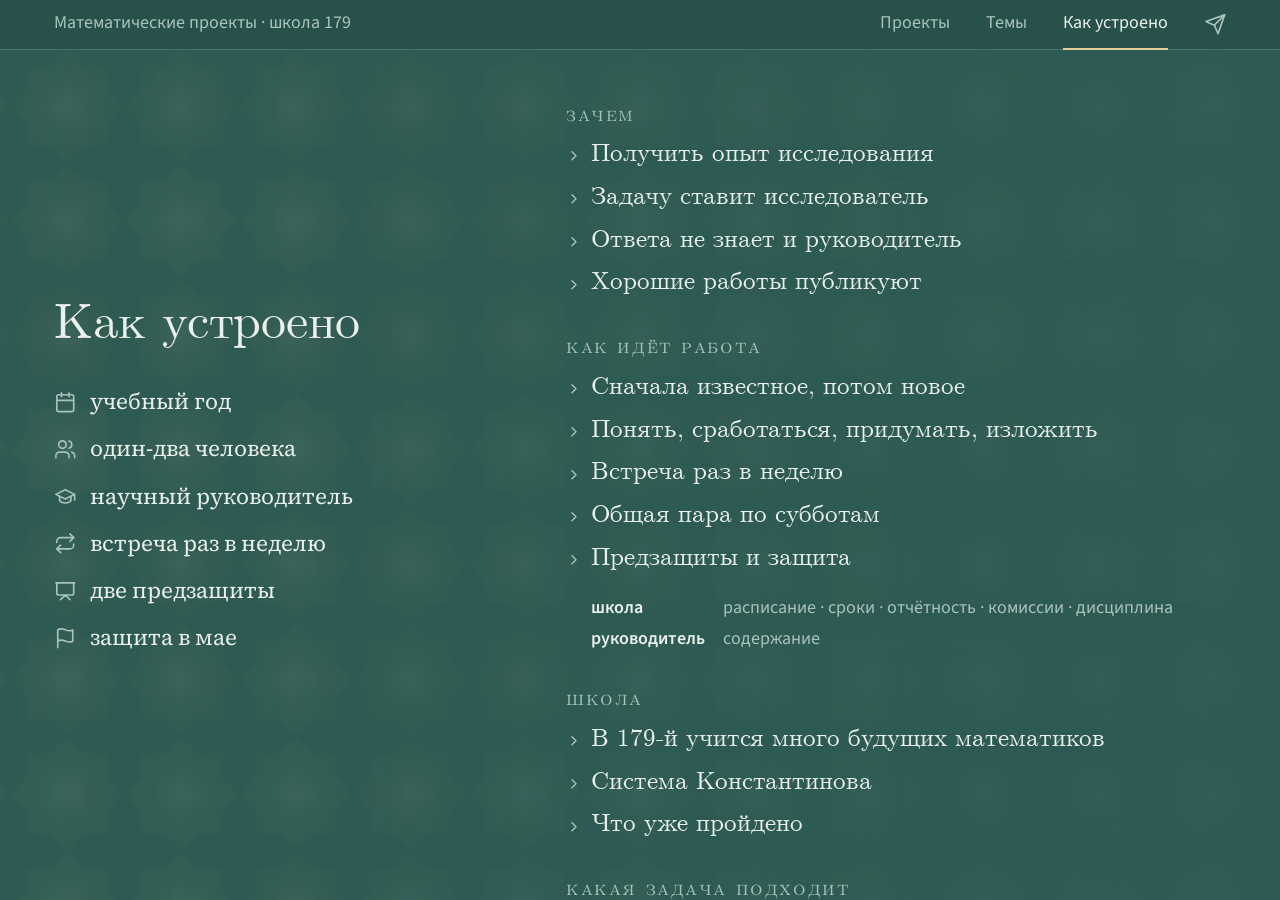
==== stranica/kak-ustroeno/index.html @ 5db1d801 "stranica: showcase of the year — four pages (main, projects 2026/27, topics, how it works), pupil fo" ====
<!doctype html>
<html lang="ru">
<head>
<meta charset="utf-8">
<meta name="viewport" content="width=device-width,initial-scale=1,minimum-scale=1">
<title>Как устроено · Математические проекты · школа 179</title>
<style>
/* Site style of «Математические проекты · школа 179». Law: stranica/DIZAJN-MANIFEST.md.
   Fonts, scale and spacing are copied from spetsmat-bot «Ключики» (veb/obshchee/karkas.py,
   veb/obshchee/fon.py) with the same numbers. Numbers are layout px; build.py adds the
   width-multiplier copy (masshtab.py). ../ is replaced by the page's path to the site root. */

@font-face{font-family:'Source Sans 3';font-style:normal;font-weight:400;font-display:swap;src:url(../shrifty/source-sans-3-cyrillic-400-normal.woff2) format('woff2');unicode-range:U+0301,U+0400-045F,U+0490-0491,U+04B0-04B1,U+2116}
@font-face{font-family:'Source Sans 3';font-style:normal;font-weight:400;font-display:swap;src:url(../shrifty/source-sans-3-latin-400-normal.woff2) format('woff2');unicode-range:U+0000-00FF,U+0131,U+0152-0153,U+02BB-02BC,U+02C6,U+02DA,U+02DC,U+0304,U+0308,U+0329,U+2000-206F,U+20AC,U+2122,U+2191,U+2193,U+2212,U+2215,U+FEFF,U+FFFD}
@font-face{font-family:'Source Sans 3';font-style:normal;font-weight:600;font-display:swap;src:url(../shrifty/source-sans-3-cyrillic-600-normal.woff2) format('woff2');unicode-range:U+0301,U+0400-045F,U+0490-0491,U+04B0-04B1,U+2116}
@font-face{font-family:'Source Sans 3';font-style:normal;font-weight:600;font-display:swap;src:url(../shrifty/source-sans-3-latin-600-normal.woff2) format('woff2');unicode-range:U+0000-00FF,U+0131,U+0152-0153,U+02BB-02BC,U+02C6,U+02DA,U+02DC,U+0304,U+0308,U+0329,U+2000-206F,U+20AC,U+2122,U+2191,U+2193,U+2212,U+2215,U+FEFF,U+FFFD}
@font-face{font-family:'Source Serif 4';font-style:normal;font-weight:400;font-display:swap;src:url(../shrifty/source-serif-4-cyrillic-400-normal.woff2) format('woff2');unicode-range:U+0301,U+0400-045F,U+0490-0491,U+04B0-04B1,U+2116}
@font-face{font-family:'Source Serif 4';font-style:normal;font-weight:400;font-display:swap;src:url(../shrifty/source-serif-4-latin-400-normal.woff2) format('woff2');unicode-range:U+0000-00FF,U+0131,U+0152-0153,U+02BB-02BC,U+02C6,U+02DA,U+02DC,U+0304,U+0308,U+0329,U+2000-206F,U+20AC,U+2122,U+2191,U+2193,U+2212,U+2215,U+FEFF,U+FFFD}
@font-face{font-family:'Source Serif 4';font-style:normal;font-weight:600;font-display:swap;src:url(../shrifty/source-serif-4-cyrillic-600-normal.woff2) format('woff2');unicode-range:U+0301,U+0400-045F,U+0490-0491,U+04B0-04B1,U+2116}
@font-face{font-family:'Source Serif 4';font-style:normal;font-weight:600;font-display:swap;src:url(../shrifty/source-serif-4-latin-600-normal.woff2) format('woff2');unicode-range:U+0000-00FF,U+0131,U+0152-0153,U+02BB-02BC,U+02C6,U+02DA,U+02DC,U+0304,U+0308,U+0329,U+2000-206F,U+20AC,U+2122,U+2191,U+2193,U+2212,U+2215,U+FEFF,U+FFFD}
@font-face{font-family:'CMU Serif';font-style:normal;font-weight:400;font-display:swap;src:url(../shrifty/cmunrm-kir.woff2) format('woff2')}
@font-face{font-family:'CMU Serif';font-style:normal;font-weight:700;font-display:swap;src:url(../shrifty/cmunbx-kir.woff2) format('woff2')}
@font-face{font-family:'CM Kapitel';font-style:normal;font-weight:400;font-display:swap;src:url(../shrifty/cm-kapitel.woff2) format('woff2')}

/* Palette — the green of the site's first version (owner 22.10: «красивый зелёный цвет, мы его
   уже выбрали»), mapped onto the «Ключики» token names. One scheme: the site is green in light
   and dark mode alike. Scale and spacing — «Ключики» §3.2–3.3. */
:root{--bg:#2E5A54;--panel:#29514B;--text:#EAF1EC;--muted:#A7C3BA;--faint:#7F9F95;--rule:#4A716A;
  --accent:#E4CE93;--accent-soft:#3F6A5F;--chip:#8FC9AE;--chip-tekst:#1C3A34;
  --sans:"Source Sans 3",system-ui,-apple-system,"Helvetica Neue",Arial,sans-serif;
  --serif:"Source Serif 4",Georgia,"Times New Roman",serif;
  --tex:'CMU Serif',KaTeX_Main,var(--serif);
  --k-m:12px;--k-r:16px;--k-ch:20px;--k-k:24px;
  --o1:4px;--o2:8px;--o3:12px;--o4:16px;--o5:24px;--o6:32px;--o7:48px;
  --pole:48px;--h-polosa:44px;--h-knopka:32px;--h-seg:28px;--zn:18px;--r:6px;
  --ten:0 6px 24px rgb(0 0 0 / .25);
  --knopka:color-mix(in srgb,var(--text) 8%,transparent);
  --podlozhka:color-mix(in srgb,var(--bg) 20%,transparent);--podl-kraj:0 0 40px 20px;
  --play:34px;color-scheme:dark}
@media(max-width:760px){:root{--pole:16px;--h-knopka:44px;--h-seg:36px;--zn:20px;--play:38px}}

*{box-sizing:border-box}
html{-webkit-text-size-adjust:100%}
body{margin:0;background:var(--bg);color:var(--text);font:400 var(--k-r)/1.375 var(--sans)}
a{color:var(--accent);text-decoration:none}
p{margin:0}
:focus-visible{outline:2px solid var(--accent);outline-offset:2px}

/* Ornament — one layer under the whole window (uzor.py draws it). */
@media screen{
  body::before{content:"";position:fixed;inset:-6px;z-index:-1;pointer-events:none;
    background:url(../uzor.svg) center/max(100%,133.34vh,1600px) auto no-repeat;
    filter:blur(1.2px)}
  /* No text plate: the ornament is quiet enough (a plate showed as a lighter rectangle). */
}
/* Behind the feed the ornament fades to 40 %: full in the poster half, quiet under the text
   (fresh-eye review 22.10: glow spots at the step of the lines made the text flicker). */
@media screen and (min-width:900px){
  /* Owner 22.10: brighter at the very left, a long gentle fade, never quite gone on the right. */
  body::before{--uz1:30%;--uz2:62%;
    -webkit-mask-image:linear-gradient(90deg,#000 0,rgb(0 0 0/.8) var(--uz1),rgb(0 0 0/.42) var(--uz2),rgb(0 0 0/.34) 100%);
            mask-image:linear-gradient(90deg,#000 0,rgb(0 0 0/.8) var(--uz1),rgb(0 0 0/.42) var(--uz2),rgb(0 0 0/.34) 100%)}
  body.oblozhka::before{--uz1:38%;--uz2:72%}
}
@media screen and (max-width:899px){body::before{opacity:.5}}

/* Strip: one sans, one size; current — ink and a 2 px gold line. */
.polosa{position:sticky;top:0;z-index:40;height:var(--h-polosa);display:flex;align-items:stretch;
  gap:var(--o6);padding:0 var(--pole);background:var(--panel);border-bottom:1px solid var(--rule)}
.polosa a{display:flex;align-items:center;color:var(--muted);font:400 var(--k-r)/22px var(--sans);
  border-bottom:2px solid transparent;margin-bottom:-1px;white-space:nowrap}
.polosa a:hover{color:var(--text)}
.polosa a[aria-current]{color:var(--text);border-bottom-color:var(--accent)}
.polosa .polosa-dom{margin-right:auto}
.polosa-tel{display:none}

/* «афиша + лента»: two halves from 900 px. */
.razvorot{display:grid;grid-template-columns:1fr 1fr}
.afisha{display:flex;flex-direction:column;justify-content:safe center;padding:var(--o6) var(--o7) var(--o6) var(--pole)}
.afisha>.podl{max-width:36rem}
.lenta{display:flex;flex-direction:column;padding:var(--o7) var(--pole) var(--o7) var(--o7)}
.lenta>.lenta-telo{max-width:46rem;width:100%}
@media(min-width:900px){
  body{height:100dvh;overflow:hidden;display:flex;flex-direction:column}
  .razvorot{flex:1;min-height:0}
  .afisha{overflow:hidden}
  .lenta{overflow-y:auto;scroll-behavior:smooth;overscroll-behavior:contain;scrollbar-color:var(--rule) transparent}
  body.oblozhka .lenta{justify-content:center}
  .razvorot{grid-template-columns:2fr 3fr}
  body.oblozhka .razvorot{grid-template-columns:1fr 1fr}   /* the poster title needs half the window */
}
@media(max-width:899px){
  .razvorot{grid-template-columns:1fr}
  .afisha{padding:var(--o6) var(--pole) var(--o5)}
  .lenta{padding:var(--o3) var(--pole) var(--o7)}
}

/* Headings — Computer Modern; the poster size once, on the main page. */
.zag{margin:0;font:400 2.75rem/1.1 var(--tex);letter-spacing:-.005em;color:var(--text)}
.glav-zag{font-size:clamp(2.6rem,min(4.6vw,8vh),4.8rem);line-height:1.04;text-wrap:balance}
.pod{margin:var(--o3) 0 0;padding-top:var(--o3);border-top:1px solid var(--text);
  font:400 1.2rem/1.3 'CM Kapitel',var(--tex);letter-spacing:.08em;color:var(--muted)}
.lid{margin-top:var(--o5);font:400 var(--k-ch)/30px var(--serif);text-wrap:pretty}

/* Year timeline: past — ink with ✓, current — gold, future — pencil with a month. */
.god{list-style:none;margin:var(--o6) 0 0;padding:0;font:400 var(--k-r)/22px var(--sans)}
.god li{position:relative;display:grid;grid-template-columns:9rem 1fr;gap:var(--o3);
  padding:0 0 var(--o2) var(--o5);color:var(--faint)}
.god li::before{content:"";position:absolute;left:4px;top:15px;bottom:-7px;width:1px;background:var(--rule)}
.god li:last-child::before{display:none}
.god li::after{content:"";position:absolute;left:0;top:7px;width:9px;height:9px;border-radius:50%;
  background:var(--bg);border:1px solid currentColor}
.god .kogda{color:inherit}
.god .proshlo{color:var(--text)}
.god .proshlo::after{background:currentColor}
.god .proshlo .kogda{color:var(--muted)}
.god .sejchas{color:var(--accent)}
.god .sejchas::after{background:currentColor;box-shadow:0 0 0 3px color-mix(in srgb,var(--accent) 25%,transparent)}

/* Main page feed: three entries, nothing else. */
.vhody{list-style:none;margin:0;padding:0}
.vhody a{display:flex;align-items:baseline;gap:.3em;padding:var(--o5) 0;border-top:1px solid var(--rule);
  color:var(--text);font:400 clamp(2.2rem,3.4vw,3.4rem)/1.1 var(--tex)}
.vhody li:first-child a{border-top:0}
.vhody a::after{content:"→";font-family:var(--sans);font-size:.55em;color:var(--accent);opacity:0;
  transform:translateX(-.3em);transition:opacity .15s,transform .15s}
.vhody a:hover{color:var(--accent)}
.vhody a:hover::after{opacity:1;transform:none}

/* Cards: two levels — the title is visible, the text opens on a click. */
.kartochka{padding:var(--o5) 0;scroll-margin-top:var(--o4)}
.kartochka:first-child{padding-top:0}
/* A rule only between two visible cards — the tag filter hides cards (no lone rule on top). */
.kartochka:not([hidden])~.kartochka:not([hidden]){border-top:1px solid var(--rule)}
.shapka{display:flex;align-items:center;min-height:var(--play);justify-content:space-between;gap:var(--o4)}
.kto{font:600 var(--k-ch)/28px var(--serif)}
.gde{margin-left:var(--o2);white-space:nowrap;font:400 var(--k-r)/22px var(--sans);color:var(--muted)}
details.raskr{margin-top:var(--o2)}
details.raskr>summary{list-style:none;cursor:pointer;display:flex;align-items:baseline;gap:var(--o2);
  font:400 var(--k-k)/30px var(--tex);color:var(--text)}
details.raskr>summary::-webkit-details-marker{display:none}
details.raskr .nazv{text-wrap:balance}
details.raskr>summary::before{content:"";flex:none;width:14px;height:14px;align-self:flex-start;margin-top:9px;background:var(--muted);
  -webkit-mask:var(--zn-menyu) center/contain no-repeat;mask:var(--zn-menyu) center/contain no-repeat;
  transform:rotate(-90deg);transition:transform .15s}
details.raskr[open]>summary::before{transform:none}
details.raskr>summary:hover{color:var(--accent)}
details.raskr>summary:hover::before{background:var(--accent)}
.tekst{margin:var(--o3) 0 var(--o4) 22px;font:400 18px/28px var(--serif);color:var(--text);text-wrap:pretty}
.tekst p+p{margin-top:var(--o3)}
.chip{display:inline-block;margin-left:var(--o2);padding:0 var(--o2);border-radius:var(--r);background:var(--chip);
  color:var(--chip-tekst);font:400 var(--k-m)/20px var(--sans);vertical-align:middle}

/* Play buttons — the sign everyone knows, no words; the caption appears on hover. */
.video{display:flex;gap:var(--o2);flex:none}
.play{position:relative;display:grid;place-items:center;width:var(--play);height:var(--play);border-radius:50%;
  background:color-mix(in srgb,var(--accent) 16%,transparent);color:color-mix(in srgb,var(--accent) 80%,var(--bg));
  transition:background .15s,color .15s}
.play+.play{background:transparent;box-shadow:inset 0 0 0 1px color-mix(in srgb,var(--accent) 35%,transparent)}
.play:hover{background:var(--accent);color:var(--chip-tekst)}
.play::before{content:"";width:40%;height:40%;margin-left:8%;background:currentColor;
  -webkit-mask:var(--zn-play) center/contain no-repeat;mask:var(--zn-play) center/contain no-repeat}
.play::after{content:attr(data-podskazka);position:absolute;bottom:calc(100% + 8px);right:0;z-index:5;
  padding:var(--o1) var(--o2);border-radius:var(--r);background:var(--panel);box-shadow:var(--ten);
  color:var(--text);font:400 var(--k-r)/22px var(--sans);white-space:nowrap;
  opacity:0;pointer-events:none;transform:translateY(4px);transition:opacity .12s,transform .12s}
.play:hover::after,.play:focus-visible::after{opacity:1;transform:none}
:root{
  --zn-play:url("data:image/svg+xml,%3Csvg xmlns='http://www.w3.org/2000/svg' viewBox='0 0 24 24'%3E%3Cpath d='M6 3.5v17a1 1 0 0 0 1.5.86l14-8.5a1 1 0 0 0 0-1.72l-14-8.5A1 1 0 0 0 6 3.5z'/%3E%3C/svg%3E");
  --zn-menyu:url("data:image/svg+xml,%3Csvg xmlns='http://www.w3.org/2000/svg' viewBox='0 0 24 24' fill='none' stroke='%23000' stroke-width='2' stroke-linecap='round' stroke-linejoin='round'%3E%3Cpath d='m6 9 6 6 6-6'/%3E%3C/svg%3E")}

/* Tag filter on /temy/. */
.filtr{display:flex;flex-wrap:wrap;gap:var(--o2);margin-top:var(--o6)}
.filtr button{height:var(--h-seg);padding:0 var(--o3);border:0;border-radius:var(--r);cursor:pointer;
  background:var(--knopka);color:var(--muted);font:400 var(--k-r)/22px var(--sans)}
.filtr button:hover{color:var(--text)}
.filtr button[aria-pressed=true]{background:var(--accent);color:var(--chip-tekst)}
.kartochka[hidden]{display:none}

/* Project card: title opens the announcement; people under the title. */
.proekt>details.raskr{margin-top:0}
.proekt>details.raskr>summary{font-size:28px;line-height:34px}
.lyudi{margin:var(--o1) 0 0 22px;display:flex;flex-wrap:wrap;gap:0 var(--o4);
  font:400 17px/26px var(--serif);color:var(--muted)}
.lyudi .shk{color:var(--text)}
.lyudi a{color:var(--muted)}
.lyudi a:hover{color:var(--accent)}
.etapy{list-style:none;margin:var(--o3) 0 0 22px;padding:0;display:flex;flex-wrap:wrap;gap:var(--o1) var(--o5);
  font:400 var(--k-r)/22px var(--sans);color:var(--faint)}
.etapy .proshlo{color:var(--text)}
.etapy .sejchas{color:var(--accent)}

/* Phone: the strip shows the current section; the rest opens under it. */
@media(max-width:760px){
  .polosa{gap:0}
  .polosa>a{display:none}
  .polosa-tel{display:block;position:relative;flex:1}
  .polosa-tel>summary{list-style:none;display:flex;align-items:center;gap:var(--o1);height:100%;cursor:pointer;
    font:600 var(--k-ch)/28px var(--sans);color:var(--text)}
  .polosa-tel>summary::-webkit-details-marker{display:none}
  .polosa-tel>summary::after{content:"";width:20px;height:20px;background:var(--muted);
    -webkit-mask:var(--zn-menyu) center/contain no-repeat;mask:var(--zn-menyu) center/contain no-repeat}
  .polosa-tel[open]>summary::after{transform:rotate(180deg)}
  .polosa-tel nav{position:absolute;top:100%;left:calc(-1 * var(--pole));right:calc(-1 * var(--pole));
    background:var(--panel);box-shadow:var(--ten);border-top:1px solid var(--rule);padding:var(--o1) 0}
  .polosa-tel nav a{display:flex;align-items:center;height:44px;padding:0 var(--pole);color:var(--muted);font-size:var(--k-ch)}
  .polosa-tel nav a[aria-current]{color:var(--text);box-shadow:inset 2px 0 0 var(--accent)}
  .glav-zag{font-size:2.5rem}
  .zag{font-size:2.2rem}
  .pod{font-size:1.05rem}
  .lid{font-size:19px;line-height:28px}
  .vhody a{font-size:2rem;padding:var(--o4) 0}
  .vhody a::after{opacity:1;transform:none}
  details.raskr>summary{font-size:22px;line-height:28px}
  .proekt>details.raskr>summary{font-size:24px;line-height:30px}
  .tekst{margin-left:22px}
}

/* Project summary: chevron | title, people on the next line. */
.proekt details.raskr>summary{display:grid;grid-template-columns:14px 1fr;column-gap:var(--o2);align-items:baseline}
.proekt details.raskr>summary::before{align-self:start;margin-top:11px}
.proekt .lyudi{grid-column:2;margin-left:0}
.proekt .tekst,.proekt .etapy{margin-left:22px}

.f{font-family:var(--serif);white-space:nowrap}
.f i{font-style:italic}
@media(max-width:760px){details.raskr>summary::before{margin-top:8px}.proekt details.raskr>summary::before{margin-top:9px}}

/* Icons (Lucide, inline). */
.ik{width:var(--zn);height:var(--zn);flex:none}

/* Telegram channel — an icon at the right end of the strip, on every page. */
.polosa-kanal{display:flex;align-items:center;color:var(--muted)}
.polosa-kanal:hover{color:var(--accent)}
.polosa-kanal .ik{width:20px;height:20px}
@media(max-width:760px){.polosa>a.polosa-kanal{display:flex;padding:0 0 0 var(--o4)}}

/* Year timeline: a short hint on hover or tap (focus). */
.god{width:max-content;max-width:100%}
.god li{cursor:default;outline-offset:4px}
.god .et{text-decoration:underline dotted color-mix(in srgb,currentColor 45%,transparent);text-underline-offset:.25em}
.god .pods{position:absolute;left:var(--o5);top:calc(100% - 2px);width:20rem;padding:var(--o2) var(--o3);
  border-radius:var(--r);background:var(--panel);box-shadow:var(--ten);color:var(--text);
  font:400 var(--k-r)/22px var(--sans);opacity:0;pointer-events:none;transform:translateY(-4px);
  transition:opacity .12s,transform .12s;z-index:5}
.god li:hover .pods,.god li:focus .pods{opacity:1;transform:none}
@media(max-width:899px){
  .god{width:auto}
  .god .pods{position:static;grid-column:1/-1;width:auto;display:none;margin-top:var(--o1);transform:none;opacity:1}
  .god li:focus .pods{display:block}
}

/* «Как устроено»: facts with icons in the poster; theses in the feed. */
.fakty{list-style:none;margin:var(--o6) 0 0;padding:0;display:grid;grid-template-columns:1fr;gap:var(--o4);
  font:400 var(--k-ch)/26px var(--serif)}
.fakty li{display:flex;align-items:center;gap:var(--o3)}
.fakty .ik{width:20px;height:20px;color:var(--muted)}
.razdel+.razdel{margin-top:var(--o6)}
.razdel-zag{margin:0 0 var(--o2);font:400 1.1rem/1.3 'CM Kapitel',var(--tex);letter-spacing:.08em;text-transform:lowercase;color:var(--muted)}
.razdel details.raskr>summary{font-size:22px;line-height:30px}
.shema{display:grid;grid-template-columns:auto 1fr;gap:var(--o1) var(--o4);margin:var(--o4) 0 0 22px;
  font:400 var(--k-r)/24px var(--sans);color:var(--muted)}
.shema>div{display:contents}
.shema .kto-otv{color:var(--text);font-weight:600}
.razobrano{margin:var(--o3) 0 var(--o2) 22px;font:400 var(--k-r)/24px var(--sans)}
.razobrano dt{color:var(--text);font-weight:600;margin-top:var(--o2)}
.razobrano dd{margin:0;color:var(--muted)}
.mal-ryad{display:flex;gap:var(--o4);margin:0 0 var(--o2) 22px}
.mal{display:inline-flex;align-items:center;gap:var(--o1);font:400 var(--k-r)/22px var(--sans);color:var(--accent)}
.kontakt{display:inline-flex;align-items:center;gap:var(--o2);margin-top:var(--o3);
  font:400 22px/30px var(--tex);color:var(--accent)}
.vnesh{display:block;margin-top:var(--o3);font:400 22px/30px var(--tex);color:var(--accent)}
.vnesh .ik{display:inline-block;vertical-align:-.12em}
.kontakt .ik{width:22px;height:22px}
@media(max-width:760px){
  .fakty{grid-template-columns:1fr;font-size:18px}
  .shema{grid-template-columns:1fr}
  .razdel details.raskr>summary{font-size:20px;line-height:27px}
}

</style><style data-masshtab>@media (min-width:1200px){:root{--m:1.125}@media (min-width:1440px){:root{--m:1.25}}@media (min-width:1680px){:root{--m:1.375}}@media (min-width:1920px){:root{--m:1.5}}@media (min-width:2560px){:root{--m:1.75}}html{font-size:calc(100% * var(--m))}


:root{--bg:#2E5A54;--panel:#29514B;--text:#EAF1EC;--muted:#A7C3BA;--faint:#7F9F95;--rule:#4A716A;
  --accent:#E4CE93;--accent-soft:#3F6A5F;--chip:#8FC9AE;--chip-tekst:#1C3A34;
  --sans:"Source Sans 3",system-ui,-apple-system,"Helvetica Neue",Arial,sans-serif;
  --serif:"Source Serif 4",Georgia,"Times New Roman",serif;
  --tex:'CMU Serif',KaTeX_Main,var(--serif);
  --k-m:calc(12px * var(--m));--k-r:calc(16px * var(--m));--k-ch:calc(20px * var(--m));--k-k:calc(24px * var(--m));
  --o1:calc(4px * var(--m));--o2:calc(8px * var(--m));--o3:calc(12px * var(--m));--o4:calc(16px * var(--m));--o5:calc(24px * var(--m));--o6:calc(32px * var(--m));--o7:calc(48px * var(--m));
  --pole:calc(48px * var(--m));--h-polosa:calc(44px * var(--m));--h-knopka:calc(32px * var(--m));--h-seg:calc(28px * var(--m));--zn:calc(18px * var(--m));--r:calc(6px * var(--m));
  --ten:0 calc(6px * var(--m)) calc(24px * var(--m)) rgb(0 0 0 / .25);
  --knopka:color-mix(in srgb,var(--text) 8%,transparent);
  --podlozhka:color-mix(in srgb,var(--bg) 20%,transparent);--podl-kraj:0 0 calc(40px * var(--m)) calc(20px * var(--m));
  --play:calc(34px * var(--m));color-scheme:dark}
@media(max-width:760px){:root{--pole:calc(16px * var(--m));--h-knopka:calc(44px * var(--m));--h-seg:calc(36px * var(--m));--zn:calc(20px * var(--m));--play:calc(38px * var(--m))}}

*{box-sizing:border-box}
html{-webkit-text-size-adjust:100%}
body{margin:0;background:var(--bg);color:var(--text);font:400 var(--k-r)/1.375 var(--sans)}
a{color:var(--accent);text-decoration:none}
p{margin:0}
:focus-visible{outline:calc(2px * var(--m)) solid var(--accent);outline-offset:calc(2px * var(--m))}


@media screen{
  body::before{content:"";position:fixed;inset:calc(-6px * var(--m));z-index:-1;pointer-events:none;
    background:url(../uzor.svg) center/max(100%,133.34vh,calc(1600px * var(--m))) auto no-repeat;
    filter:blur(calc(1.2px * var(--m)))}
  
}

@media screen and (min-width:900px){
  
  body::before{--uz1:30%;--uz2:62%;
    -webkit-mask-image:linear-gradient(90deg,#000 0,rgb(0 0 0/.8) var(--uz1),rgb(0 0 0/.42) var(--uz2),rgb(0 0 0/.34) 100%);
            mask-image:linear-gradient(90deg,#000 0,rgb(0 0 0/.8) var(--uz1),rgb(0 0 0/.42) var(--uz2),rgb(0 0 0/.34) 100%)}
  body.oblozhka::before{--uz1:38%;--uz2:72%}
}
@media screen and (max-width:899px){body::before{opacity:.5}}


.polosa{position:sticky;top:0;z-index:40;height:var(--h-polosa);display:flex;align-items:stretch;
  gap:var(--o6);padding:0 var(--pole);background:var(--panel);border-bottom:calc(1px * var(--m)) solid var(--rule)}
.polosa a{display:flex;align-items:center;color:var(--muted);font:400 var(--k-r)/calc(22px * var(--m)) var(--sans);
  border-bottom:calc(2px * var(--m)) solid transparent;margin-bottom:calc(-1px * var(--m));white-space:nowrap}
.polosa a:hover{color:var(--text)}
.polosa a[aria-current]{color:var(--text);border-bottom-color:var(--accent)}
.polosa .polosa-dom{margin-right:auto}
.polosa-tel{display:none}


.razvorot{display:grid;grid-template-columns:1fr 1fr}
.afisha{display:flex;flex-direction:column;justify-content:safe center;padding:var(--o6) var(--o7) var(--o6) var(--pole)}
.afisha>.podl{max-width:36rem}
.lenta{display:flex;flex-direction:column;padding:var(--o7) var(--pole) var(--o7) var(--o7)}
.lenta>.lenta-telo{max-width:46rem;width:100%}
@media(min-width:900px){
  body{height:100dvh;overflow:hidden;display:flex;flex-direction:column}
  .razvorot{flex:1;min-height:0}
  .afisha{overflow:hidden}
  .lenta{overflow-y:auto;scroll-behavior:smooth;overscroll-behavior:contain;scrollbar-color:var(--rule) transparent}
  body.oblozhka .lenta{justify-content:center}
  .razvorot{grid-template-columns:2fr 3fr}
  body.oblozhka .razvorot{grid-template-columns:1fr 1fr}   
}
@media(max-width:899px){
  .razvorot{grid-template-columns:1fr}
  .afisha{padding:var(--o6) var(--pole) var(--o5)}
  .lenta{padding:var(--o3) var(--pole) var(--o7)}
}


.zag{margin:0;font:400 2.75rem/1.1 var(--tex);letter-spacing:-.005em;color:var(--text)}
.glav-zag{font-size:clamp(2.6rem,min(4.6vw,8vh),4.8rem);line-height:1.04;text-wrap:balance}
.pod{margin:var(--o3) 0 0;padding-top:var(--o3);border-top:calc(1px * var(--m)) solid var(--text);
  font:400 1.2rem/1.3 'CM Kapitel',var(--tex);letter-spacing:.08em;color:var(--muted)}
.lid{margin-top:var(--o5);font:400 var(--k-ch)/calc(30px * var(--m)) var(--serif);text-wrap:pretty}


.god{list-style:none;margin:var(--o6) 0 0;padding:0;font:400 var(--k-r)/calc(22px * var(--m)) var(--sans)}
.god li{position:relative;display:grid;grid-template-columns:9rem 1fr;gap:var(--o3);
  padding:0 0 var(--o2) var(--o5);color:var(--faint)}
.god li::before{content:"";position:absolute;left:calc(4px * var(--m));top:calc(15px * var(--m));bottom:calc(-7px * var(--m));width:calc(1px * var(--m));background:var(--rule)}
.god li:last-child::before{display:none}
.god li::after{content:"";position:absolute;left:0;top:calc(7px * var(--m));width:calc(9px * var(--m));height:calc(9px * var(--m));border-radius:50%;
  background:var(--bg);border:calc(1px * var(--m)) solid currentColor}
.god .kogda{color:inherit}
.god .proshlo{color:var(--text)}
.god .proshlo::after{background:currentColor}
.god .proshlo .kogda{color:var(--muted)}
.god .sejchas{color:var(--accent)}
.god .sejchas::after{background:currentColor;box-shadow:0 0 0 calc(3px * var(--m)) color-mix(in srgb,var(--accent) 25%,transparent)}


.vhody{list-style:none;margin:0;padding:0}
.vhody a{display:flex;align-items:baseline;gap:.3em;padding:var(--o5) 0;border-top:calc(1px * var(--m)) solid var(--rule);
  color:var(--text);font:400 clamp(2.2rem,3.4vw,3.4rem)/1.1 var(--tex)}
.vhody li:first-child a{border-top:0}
.vhody a::after{content:"→";font-family:var(--sans);font-size:.55em;color:var(--accent);opacity:0;
  transform:translateX(-.3em);transition:opacity .15s,transform .15s}
.vhody a:hover{color:var(--accent)}
.vhody a:hover::after{opacity:1;transform:none}


.kartochka{padding:var(--o5) 0;scroll-margin-top:var(--o4)}
.kartochka:first-child{padding-top:0}

.kartochka:not([hidden])~.kartochka:not([hidden]){border-top:calc(1px * var(--m)) solid var(--rule)}
.shapka{display:flex;align-items:center;min-height:var(--play);justify-content:space-between;gap:var(--o4)}
.kto{font:600 var(--k-ch)/calc(28px * var(--m)) var(--serif)}
.gde{margin-left:var(--o2);white-space:nowrap;font:400 var(--k-r)/calc(22px * var(--m)) var(--sans);color:var(--muted)}
details.raskr{margin-top:var(--o2)}
details.raskr>summary{list-style:none;cursor:pointer;display:flex;align-items:baseline;gap:var(--o2);
  font:400 var(--k-k)/calc(30px * var(--m)) var(--tex);color:var(--text)}
details.raskr>summary::-webkit-details-marker{display:none}
details.raskr .nazv{text-wrap:balance}
details.raskr>summary::before{content:"";flex:none;width:calc(14px * var(--m));height:calc(14px * var(--m));align-self:flex-start;margin-top:calc(9px * var(--m));background:var(--muted);
  -webkit-mask:var(--zn-menyu) center/contain no-repeat;mask:var(--zn-menyu) center/contain no-repeat;
  transform:rotate(-90deg);transition:transform .15s}
details.raskr[open]>summary::before{transform:none}
details.raskr>summary:hover{color:var(--accent)}
details.raskr>summary:hover::before{background:var(--accent)}
.tekst{margin:var(--o3) 0 var(--o4) calc(22px * var(--m));font:400 calc(18px * var(--m))/calc(28px * var(--m)) var(--serif);color:var(--text);text-wrap:pretty}
.tekst p+p{margin-top:var(--o3)}
.chip{display:inline-block;margin-left:var(--o2);padding:0 var(--o2);border-radius:var(--r);background:var(--chip);
  color:var(--chip-tekst);font:400 var(--k-m)/calc(20px * var(--m)) var(--sans);vertical-align:middle}


.video{display:flex;gap:var(--o2);flex:none}
.play{position:relative;display:grid;place-items:center;width:var(--play);height:var(--play);border-radius:50%;
  background:color-mix(in srgb,var(--accent) 16%,transparent);color:color-mix(in srgb,var(--accent) 80%,var(--bg));
  transition:background .15s,color .15s}
.play+.play{background:transparent;box-shadow:inset 0 0 0 calc(1px * var(--m)) color-mix(in srgb,var(--accent) 35%,transparent)}
.play:hover{background:var(--accent);color:var(--chip-tekst)}
.play::before{content:"";width:40%;height:40%;margin-left:8%;background:currentColor;
  -webkit-mask:var(--zn-play) center/contain no-repeat;mask:var(--zn-play) center/contain no-repeat}
.play::after{content:attr(data-podskazka);position:absolute;bottom:calc(100% + calc(8px * var(--m)));right:0;z-index:5;
  padding:var(--o1) var(--o2);border-radius:var(--r);background:var(--panel);box-shadow:var(--ten);
  color:var(--text);font:400 var(--k-r)/calc(22px * var(--m)) var(--sans);white-space:nowrap;
  opacity:0;pointer-events:none;transform:translateY(calc(4px * var(--m)));transition:opacity .12s,transform .12s}
.play:hover::after,.play:focus-visible::after{opacity:1;transform:none}
:root{
  --zn-play:url("data:image/svg+xml,%3Csvg xmlns='http://www.w3.org/2000/svg' viewBox='0 0 24 24'%3E%3Cpath d='M6 3.5v17a1 1 0 0 0 1.5.86l14-8.5a1 1 0 0 0 0-1.72l-14-8.5A1 1 0 0 0 6 3.5z'/%3E%3C/svg%3E");
  --zn-menyu:url("data:image/svg+xml,%3Csvg xmlns='http://www.w3.org/2000/svg' viewBox='0 0 24 24' fill='none' stroke='%23000' stroke-width='2' stroke-linecap='round' stroke-linejoin='round'%3E%3Cpath d='m6 9 6 6 6-6'/%3E%3C/svg%3E")}


.filtr{display:flex;flex-wrap:wrap;gap:var(--o2);margin-top:var(--o6)}
.filtr button{height:var(--h-seg);padding:0 var(--o3);border:0;border-radius:var(--r);cursor:pointer;
  background:var(--knopka);color:var(--muted);font:400 var(--k-r)/calc(22px * var(--m)) var(--sans)}
.filtr button:hover{color:var(--text)}
.filtr button[aria-pressed=true]{background:var(--accent);color:var(--chip-tekst)}
.kartochka[hidden]{display:none}


.proekt>details.raskr{margin-top:0}
.proekt>details.raskr>summary{font-size:calc(28px * var(--m));line-height:calc(34px * var(--m))}
.lyudi{margin:var(--o1) 0 0 calc(22px * var(--m));display:flex;flex-wrap:wrap;gap:0 var(--o4);
  font:400 calc(17px * var(--m))/calc(26px * var(--m)) var(--serif);color:var(--muted)}
.lyudi .shk{color:var(--text)}
.lyudi a{color:var(--muted)}
.lyudi a:hover{color:var(--accent)}
.etapy{list-style:none;margin:var(--o3) 0 0 calc(22px * var(--m));padding:0;display:flex;flex-wrap:wrap;gap:var(--o1) var(--o5);
  font:400 var(--k-r)/calc(22px * var(--m)) var(--sans);color:var(--faint)}
.etapy .proshlo{color:var(--text)}
.etapy .sejchas{color:var(--accent)}


@media(max-width:760px){
  .polosa{gap:0}
  .polosa>a{display:none}
  .polosa-tel{display:block;position:relative;flex:1}
  .polosa-tel>summary{list-style:none;display:flex;align-items:center;gap:var(--o1);height:100%;cursor:pointer;
    font:600 var(--k-ch)/calc(28px * var(--m)) var(--sans);color:var(--text)}
  .polosa-tel>summary::-webkit-details-marker{display:none}
  .polosa-tel>summary::after{content:"";width:calc(20px * var(--m));height:calc(20px * var(--m));background:var(--muted);
    -webkit-mask:var(--zn-menyu) center/contain no-repeat;mask:var(--zn-menyu) center/contain no-repeat}
  .polosa-tel[open]>summary::after{transform:rotate(180deg)}
  .polosa-tel nav{position:absolute;top:100%;left:calc(-1 * var(--pole));right:calc(-1 * var(--pole));
    background:var(--panel);box-shadow:var(--ten);border-top:calc(1px * var(--m)) solid var(--rule);padding:var(--o1) 0}
  .polosa-tel nav a{display:flex;align-items:center;height:calc(44px * var(--m));padding:0 var(--pole);color:var(--muted);font-size:var(--k-ch)}
  .polosa-tel nav a[aria-current]{color:var(--text);box-shadow:inset calc(2px * var(--m)) 0 0 var(--accent)}
  .glav-zag{font-size:2.5rem}
  .zag{font-size:2.2rem}
  .pod{font-size:1.05rem}
  .lid{font-size:calc(19px * var(--m));line-height:calc(28px * var(--m))}
  .vhody a{font-size:2rem;padding:var(--o4) 0}
  .vhody a::after{opacity:1;transform:none}
  details.raskr>summary{font-size:calc(22px * var(--m));line-height:calc(28px * var(--m))}
  .proekt>details.raskr>summary{font-size:calc(24px * var(--m));line-height:calc(30px * var(--m))}
  .tekst{margin-left:calc(22px * var(--m))}
}


.proekt details.raskr>summary{display:grid;grid-template-columns:calc(14px * var(--m)) 1fr;column-gap:var(--o2);align-items:baseline}
.proekt details.raskr>summary::before{align-self:start;margin-top:calc(11px * var(--m))}
.proekt .lyudi{grid-column:2;margin-left:0}
.proekt .tekst,.proekt .etapy{margin-left:calc(22px * var(--m))}

.f{font-family:var(--serif);white-space:nowrap}
.f i{font-style:italic}
@media(max-width:760px){details.raskr>summary::before{margin-top:calc(8px * var(--m))}.proekt details.raskr>summary::before{margin-top:calc(9px * var(--m))}}


.ik{width:var(--zn);height:var(--zn);flex:none}


.polosa-kanal{display:flex;align-items:center;color:var(--muted)}
.polosa-kanal:hover{color:var(--accent)}
.polosa-kanal .ik{width:calc(20px * var(--m));height:calc(20px * var(--m))}
@media(max-width:760px){.polosa>a.polosa-kanal{display:flex;padding:0 0 0 var(--o4)}}


.god{width:max-content;max-width:100%}
.god li{cursor:default;outline-offset:calc(4px * var(--m))}
.god .et{text-decoration:underline dotted color-mix(in srgb,currentColor 45%,transparent);text-underline-offset:.25em}
.god .pods{position:absolute;left:var(--o5);top:calc(100% - calc(2px * var(--m)));width:20rem;padding:var(--o2) var(--o3);
  border-radius:var(--r);background:var(--panel);box-shadow:var(--ten);color:var(--text);
  font:400 var(--k-r)/calc(22px * var(--m)) var(--sans);opacity:0;pointer-events:none;transform:translateY(calc(-4px * var(--m)));
  transition:opacity .12s,transform .12s;z-index:5}
.god li:hover .pods,.god li:focus .pods{opacity:1;transform:none}
@media(max-width:899px){
  .god{width:auto}
  .god .pods{position:static;grid-column:1/-1;width:auto;display:none;margin-top:var(--o1);transform:none;opacity:1}
  .god li:focus .pods{display:block}
}


.fakty{list-style:none;margin:var(--o6) 0 0;padding:0;display:grid;grid-template-columns:1fr;gap:var(--o4);
  font:400 var(--k-ch)/calc(26px * var(--m)) var(--serif)}
.fakty li{display:flex;align-items:center;gap:var(--o3)}
.fakty .ik{width:calc(20px * var(--m));height:calc(20px * var(--m));color:var(--muted)}
.razdel+.razdel{margin-top:var(--o6)}
.razdel-zag{margin:0 0 var(--o2);font:400 1.1rem/1.3 'CM Kapitel',var(--tex);letter-spacing:.08em;text-transform:lowercase;color:var(--muted)}
.razdel details.raskr>summary{font-size:calc(22px * var(--m));line-height:calc(30px * var(--m))}
.shema{display:grid;grid-template-columns:auto 1fr;gap:var(--o1) var(--o4);margin:var(--o4) 0 0 calc(22px * var(--m));
  font:400 var(--k-r)/calc(24px * var(--m)) var(--sans);color:var(--muted)}
.shema>div{display:contents}
.shema .kto-otv{color:var(--text);font-weight:600}
.razobrano{margin:var(--o3) 0 var(--o2) calc(22px * var(--m));font:400 var(--k-r)/calc(24px * var(--m)) var(--sans)}
.razobrano dt{color:var(--text);font-weight:600;margin-top:var(--o2)}
.razobrano dd{margin:0;color:var(--muted)}
.mal-ryad{display:flex;gap:var(--o4);margin:0 0 var(--o2) calc(22px * var(--m))}
.mal{display:inline-flex;align-items:center;gap:var(--o1);font:400 var(--k-r)/calc(22px * var(--m)) var(--sans);color:var(--accent)}
.kontakt{display:inline-flex;align-items:center;gap:var(--o2);margin-top:var(--o3);
  font:400 calc(22px * var(--m))/calc(30px * var(--m)) var(--tex);color:var(--accent)}
.vnesh{display:block;margin-top:var(--o3);font:400 calc(22px * var(--m))/calc(30px * var(--m)) var(--tex);color:var(--accent)}
.vnesh .ik{display:inline-block;vertical-align:-.12em}
.kontakt .ik{width:calc(22px * var(--m));height:calc(22px * var(--m))}
@media(max-width:760px){
  .fakty{grid-template-columns:1fr;font-size:calc(18px * var(--m))}
  .shema{grid-template-columns:1fr}
  .razdel details.raskr>summary{font-size:calc(20px * var(--m));line-height:calc(27px * var(--m))}
}

}</style>
</head>
<body class="">
<header class="polosa"><a class="polosa-dom" href="../">Математические проекты · школа 179</a><a href="../proekty/">Проекты</a><a href="../temy/">Темы</a><a href="../kak-ustroeno/" aria-current="page">Как устроено</a><details class="polosa-tel"><summary>Как устроено</summary><nav><a href="../">Матпроекты 179</a><a href="../proekty/">Проекты</a><a href="../temy/">Темы</a><a href="../kak-ustroeno/" aria-current="page">Как устроено</a></nav></details><a class="polosa-kanal" href="https://t.me/math_proekt_179" target="_blank" rel="noopener" aria-label="Телеграм-канал" title="Телеграм-канал"><svg class="ik" viewBox="0 0 24 24" fill="none" stroke="currentColor" stroke-width="1.75" stroke-linecap="round" stroke-linejoin="round" aria-hidden="true"><path d="m22 2-7 20-4-9-9-4Z"/><path d="M22 2 11 13"/></svg></a></header>
<main class="razvorot"><section class="afisha"><div class="podl"><h1 class="zag">Как устроено</h1><ul class="fakty"><li><svg class="ik" viewBox="0 0 24 24" fill="none" stroke="currentColor" stroke-width="1.75" stroke-linecap="round" stroke-linejoin="round" aria-hidden="true"><rect width="18" height="18" x="3" y="4" rx="2"/><path d="M16 2v4M8 2v4M3 10h18"/></svg><span>учебный год</span></li><li><svg class="ik" viewBox="0 0 24 24" fill="none" stroke="currentColor" stroke-width="1.75" stroke-linecap="round" stroke-linejoin="round" aria-hidden="true"><path d="M16 21v-2a4 4 0 0 0-4-4H6a4 4 0 0 0-4 4v2"/><circle cx="9" cy="7" r="4"/><path d="M22 21v-2a4 4 0 0 0-3-3.87M16 3.13a4 4 0 0 1 0 7.75"/></svg><span>один-два человека</span></li><li><svg class="ik" viewBox="0 0 24 24" fill="none" stroke="currentColor" stroke-width="1.75" stroke-linecap="round" stroke-linejoin="round" aria-hidden="true"><path d="M22 10v6M2 10l10-5 10 5-10 5z"/><path d="M6 12v5c3 3 9 3 12 0v-5"/></svg><span>научный руководитель</span></li><li><svg class="ik" viewBox="0 0 24 24" fill="none" stroke="currentColor" stroke-width="1.75" stroke-linecap="round" stroke-linejoin="round" aria-hidden="true"><path d="m17 2 4 4-4 4"/><path d="M3 11v-1a4 4 0 0 1 4-4h14"/><path d="m7 22-4-4 4-4"/><path d="M21 13v1a4 4 0 0 1-4 4H3"/></svg><span>встреча раз в неделю</span></li><li><svg class="ik" viewBox="0 0 24 24" fill="none" stroke="currentColor" stroke-width="1.75" stroke-linecap="round" stroke-linejoin="round" aria-hidden="true"><path d="M2 3h20M21 3v11a2 2 0 0 1-2 2H5a2 2 0 0 1-2-2V3M7 21l5-5 5 5"/></svg><span>две предзащиты</span></li><li><svg class="ik" viewBox="0 0 24 24" fill="none" stroke="currentColor" stroke-width="1.75" stroke-linecap="round" stroke-linejoin="round" aria-hidden="true"><path d="M4 15s1-1 4-1 5 2 8 2 4-1 4-1V3s-1 1-4 1-5-2-8-2-4 1-4 1zM4 22v-7"/></svg><span>защита в мае</span></li></ul></div></section><section class="lenta"><div class="lenta-telo podl"><section class="razdel"><h2 class="razdel-zag">Зачем</h2><details class="raskr"><summary><span class="nazv">Получить опыт исследования</span></summary><div class="tekst"><p>Получится ли результат, заранее не знает никто: так устроена настоящая наука. Зато школьник целый год работает рядом с математиком</p></div></details><details class="raskr"><summary><span class="nazv">Задачу ставит исследователь</span></summary><div class="tekst"><p>Это математик, преподаватель, аспирант или студент, который сам занимается наукой. Он приносит из своей области вопрос, посильный школьнику за год, часто часть собственной работы</p></div></details><details class="raskr"><summary><span class="nazv">Ответа не знает и руководитель</span></summary><div class="tekst"><p>Он обсуждает с группой следующий шаг и задаёт вопросы, но не подсказывает</p></div></details><details class="raskr"><summary><span class="nazv">Хорошие работы публикуют</span></summary><div class="tekst"><p>Владимир Хацкевич под руководством Алексея Канель-Белова разобрал задачу о соединении вершин выпуклого многоугольника. Статья вышла в «Математическом просвещении»</p></div><div class="mal-ryad"><a class="mal" href="../hackevich-mp37.pdf" target="_blank" rel="noopener"><svg class="ik" viewBox="0 0 24 24" fill="none" stroke="currentColor" stroke-width="1.75" stroke-linecap="round" stroke-linejoin="round" aria-hidden="true"><path d="M15 2H6a2 2 0 0 0-2 2v16a2 2 0 0 0 2 2h12a2 2 0 0 0 2-2V7Z"/><path d="M14 2v4a2 2 0 0 0 2 2h4M10 9H8M16 13H8M16 17H8"/></svg><span>статья</span></a></div></details></section><section class="razdel"><h2 class="razdel-zag">Как идёт работа</h2><details class="raskr"><summary><span class="nazv">Сначала известное, потом новое</span></summary><div class="tekst"><p>Группа читает литературу, разбирает примеры, решает упражнения. Потом берётся за новые вопросы и ищет свой результат. Весной записывает сделанное и готовит доклад</p></div></details><details class="raskr"><summary><span class="nazv">Понять, сработаться, придумать, изложить</span></summary><div class="tekst"><p>Важно всё: разобраться в известном, сработаться в группе, придумать новое и изложить сделанное в тексте и на защите</p></div></details><details class="raskr"><summary><span class="nazv">Встреча раз в неделю</span></summary><div class="tekst"><p>С руководителем или его аспирантом, очно или по видеосвязи, когда удобно. Важно лишь встречаться регулярно</p></div></details><details class="raskr"><summary><span class="nazv">Общая пара по субботам</span></summary><div class="tekst"><p>В школьном расписании стоит одна пара в неделю. На ней школьники всех проектов рассказывают, как продвинулись</p></div></details><details class="raskr"><summary><span class="nazv">Предзащиты и защита</span></summary><div class="tekst"><p>На защите группа делает доклад, из которого видно, что сделал каждый. Текст формально не обязателен, но без него математическая работа не обходится. Предзащиты проходят в декабре и марте: доклад короче, текста ещё нет</p></div></details><div class="shema"><div><span class="kto-otv">школа</span><span>расписание · сроки · отчётность · комиссии · дисциплина</span></div><div><span class="kto-otv">руководитель</span><span>содержание</span></div></div></section><section class="razdel"><h2 class="razdel-zag">Школа</h2><details class="raskr"><summary><span class="nazv">В 179-й учится много будущих математиков</span></summary><div class="tekst"><p>В школу принимают по конкурсу, среди учеников немало победителей олимпиад. Выпускники поступают на сильные математические факультеты, и из каждого выпуска кто-то остаётся в науке</p></div><div class="mal-ryad"><a class="mal" href="https://ru.wikipedia.org/wiki/Школа_№_179_(Москва)" target="_blank" rel="noopener"><svg class="ik" viewBox="0 0 24 24" fill="none" stroke="currentColor" stroke-width="1.75" stroke-linecap="round" stroke-linejoin="round" aria-hidden="true"><path d="M7 7h10v10M7 17 17 7"/></svg><span>школа № 179</span></a></div></details><details class="raskr"><summary><span class="nazv">Система Константинова</span></summary><div class="tekst"><p>Школьник получает листок с задачами и сдаёт их устно, по одной, разбирая с преподавателем каждый шаг. Так он проходит начала высшей математики. Проект продолжает этот уклад: год работы над одной своей задачей</p></div><div class="mal-ryad"><a class="mal" href="https://ru.wikipedia.org/wiki/Константинов,_Николай_Николаевич_(математик)" target="_blank" rel="noopener"><svg class="ik" viewBox="0 0 24 24" fill="none" stroke="currentColor" stroke-width="1.75" stroke-linecap="round" stroke-linejoin="round" aria-hidden="true"><path d="M7 7h10v10M7 17 17 7"/></svg><span>Николай Константинов</span></a></div></details><details class="raskr"><summary><span class="nazv">Что уже пройдено</span></summary><dl class="razobrano"><dt>Анализ</dt><dd>пределы и непрерывность · производная и интеграл · начала топологии и дифференциальной геометрии · комплексный анализ</dd><dt>Дискретная математика</dt><dd>теория множеств · перечислительная комбинаторика · графы · дискретная вероятность · производящие функции · теория игр</dd><dt>Алгебра</dt><dd>арифметика и теория чисел · поля и многочлены · линейная алгебра · комплексные числа · вещественные числа · симметрии и преобразования</dd></dl></details></section><section class="razdel"><h2 class="razdel-zag">Какая задача подходит</h2><details class="raskr"><summary><span class="nazv">Из живой области</span></summary><div class="tekst"><p>Задача взята из настоящей математики, а не придумана для учёбы. Область не обязана быть модной: важно, что в ней есть открытые вопросы и люди, которые ими заняты</p></div></details><details class="raskr"><summary><span class="nazv">С понятным началом</span></summary><div class="tekst"><p>Первые шаги видны заранее: что прочитать, какие примеры разобрать, какие частные случаи посчитать. К зиме должен появиться первый результат. Что будет дальше, не знает никто</p></div></details><details class="raskr"><summary><span class="nazv">Понятная школьнику</span></summary><div class="tekst"><p>Ясно, что изучается и зачем. Чему-то по дороге придётся научиться, и это хорошо, но пересказывать университетский курс не нужно</p></div></details><a class="kontakt" href="https://t.me/d1_d57" target="_blank" rel="noopener"><svg class="ik" viewBox="0 0 24 24" fill="none" stroke="currentColor" stroke-width="1.75" stroke-linecap="round" stroke-linejoin="round" aria-hidden="true"><path d="m22 2-7 20-4-9-9-4Z"/><path d="M22 2 11 13"/></svg><span>Предложить задачу Ивану Яковлеву</span></a></section><section class="razdel"><h2 class="razdel-zag">Ещё</h2><a class="vnesh" href="https://turgor.ru/lktg/" target="_blank" rel="noopener">Образец жанра: Летняя конференция Турнира городов&nbsp;<svg class="ik" viewBox="0 0 24 24" fill="none" stroke="currentColor" stroke-width="1.75" stroke-linecap="round" stroke-linejoin="round" aria-hidden="true"><path d="M7 7h10v10M7 17 17 7"/></svg></a><a class="vnesh" href="https://server.179.ru/wiki/?page=Matematika/Proekty_25_26/math" target="_blank" rel="noopener">Темы прошлого года&nbsp;<svg class="ik" viewBox="0 0 24 24" fill="none" stroke="currentColor" stroke-width="1.75" stroke-linecap="round" stroke-linejoin="round" aria-hidden="true"><path d="M7 7h10v10M7 17 17 7"/></svg></a></section></div></section></main>
</body>
</html>
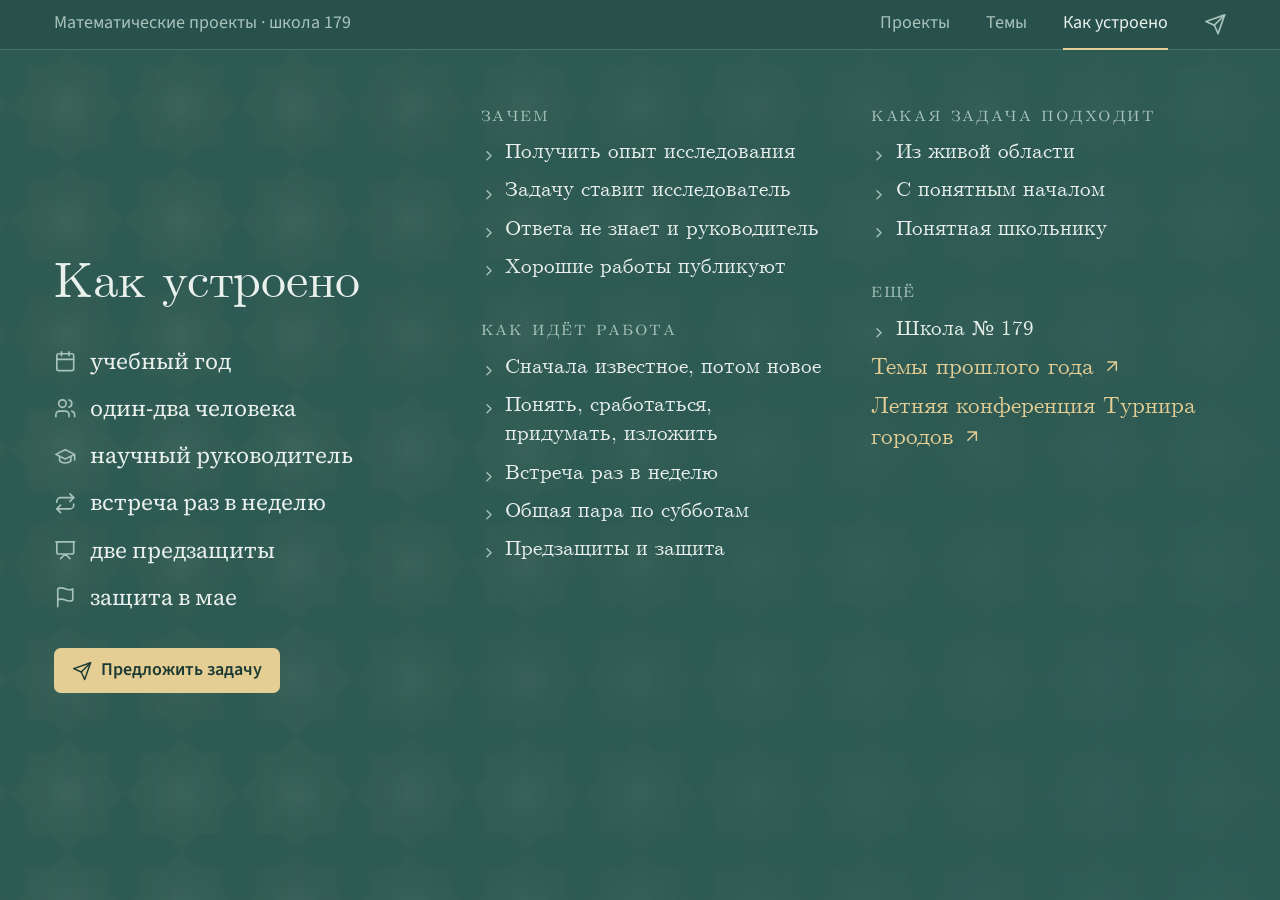
==== commit aea01946: "stranica: owner's final round — shorter «Как устроено», filter reset by the title, one style of play" ====
--- a/stranica/kak-ustroeno/index.html
+++ b/stranica/kak-ustroeno/index.html
@@ -156,7 +156,6 @@
 .play{position:relative;display:grid;place-items:center;width:var(--play);height:var(--play);border-radius:50%;
   background:color-mix(in srgb,var(--accent) 16%,transparent);color:color-mix(in srgb,var(--accent) 80%,var(--bg));
   transition:background .15s,color .15s}
-.play+.play{background:transparent;box-shadow:inset 0 0 0 1px color-mix(in srgb,var(--accent) 35%,transparent)}
 .play:hover{background:var(--accent);color:var(--chip-tekst)}
 .play::before{content:"";width:40%;height:40%;margin-left:8%;background:currentColor;
   -webkit-mask:var(--zn-play) center/contain no-repeat;mask:var(--zn-play) center/contain no-repeat}
@@ -278,6 +277,44 @@
   .razdel details.raskr>summary{font-size:20px;line-height:27px}
 }
 
+/* «Темы»: the title resets the tag filter (owner 23.10: no «все» button). */
+.sbros{all:unset;cursor:default}
+body.otbor .sbros{cursor:pointer}
+body.otbor .sbros:hover{color:var(--accent)}
+.sbros:focus-visible{outline:2px solid var(--accent);outline-offset:4px}
+.filtr{gap:var(--o2) 6px}
+.filtr button{padding:0 10px}
+
+/* «Как устроено»: the call to bring a problem — a button in the poster. */
+.kn-glav{display:inline-flex;align-items:center;gap:var(--o2);margin-top:var(--o6);height:40px;padding:0 var(--o4);
+  border-radius:var(--r);background:var(--accent);color:var(--chip-tekst);font:600 var(--k-r)/22px var(--sans);width:max-content}
+.kn-glav:hover{background:color-mix(in srgb,var(--accent) 85%,var(--text))}
+.kn-glav .ik{width:18px;height:18px}
+/* Two columns of sections on a wide window: the page reads in one screen. */
+@media(min-width:1200px){
+  body.str-ustr .lenta-telo{max-width:none;column-count:2;column-gap:var(--o7)}
+  body.str-ustr .razdel{break-inside:avoid;margin:0 0 var(--o6)}
+  body.str-ustr .razdel+.razdel{margin-top:0}
+  body.str-ustr .razdel details.raskr>summary{font-size:20px;line-height:27px}
+}
+/* «Проекты»: six cards in one screen on a laptop. */
+@media(min-width:900px){
+  .proekt.kartochka{padding:var(--o4) 0}
+  .proekt.kartochka:first-child{padding-top:0}
+  .proekt>details.raskr>summary{font-size:26px;line-height:32px}
+}
+/* Round 23.10: tags in three lines; «Как устроено» — the feed takes two thirds. */
+.filtr button{padding:0 9px;font-size:15px}
+@media(min-width:1200px){
+  body.str-ustr .razvorot{grid-template-columns:1fr 2fr}
+  body.str-ustr .vnesh{font-size:20px;line-height:27px;margin-top:var(--o2)}
+}
+@media(min-width:1200px){
+  body.str-ustr .lenta-telo{column-gap:var(--o6)}
+  body.str-ustr .razdel details.raskr>summary{font-size:19px;line-height:26px}
+  body.str-ustr .razdel details.raskr .nazv{text-wrap:pretty}
+}
+
 </style><style data-masshtab>@media (min-width:1200px){:root{--m:1.125}@media (min-width:1440px){:root{--m:1.25}}@media (min-width:1680px){:root{--m:1.375}}@media (min-width:1920px){:root{--m:1.5}}@media (min-width:2560px){:root{--m:1.75}}html{font-size:calc(100% * var(--m))}
 
 
@@ -411,7 +448,6 @@
 .play{position:relative;display:grid;place-items:center;width:var(--play);height:var(--play);border-radius:50%;
   background:color-mix(in srgb,var(--accent) 16%,transparent);color:color-mix(in srgb,var(--accent) 80%,var(--bg));
   transition:background .15s,color .15s}
-.play+.play{background:transparent;box-shadow:inset 0 0 0 calc(1px * var(--m)) color-mix(in srgb,var(--accent) 35%,transparent)}
 .play:hover{background:var(--accent);color:var(--chip-tekst)}
 .play::before{content:"";width:40%;height:40%;margin-left:8%;background:currentColor;
   -webkit-mask:var(--zn-play) center/contain no-repeat;mask:var(--zn-play) center/contain no-repeat}
@@ -533,10 +569,48 @@
   .razdel details.raskr>summary{font-size:calc(20px * var(--m));line-height:calc(27px * var(--m))}
 }
 
+
+.sbros{all:unset;cursor:default}
+body.otbor .sbros{cursor:pointer}
+body.otbor .sbros:hover{color:var(--accent)}
+.sbros:focus-visible{outline:calc(2px * var(--m)) solid var(--accent);outline-offset:calc(4px * var(--m))}
+.filtr{gap:var(--o2) calc(6px * var(--m))}
+.filtr button{padding:0 calc(10px * var(--m))}
+
+
+.kn-glav{display:inline-flex;align-items:center;gap:var(--o2);margin-top:var(--o6);height:calc(40px * var(--m));padding:0 var(--o4);
+  border-radius:var(--r);background:var(--accent);color:var(--chip-tekst);font:600 var(--k-r)/calc(22px * var(--m)) var(--sans);width:max-content}
+.kn-glav:hover{background:color-mix(in srgb,var(--accent) 85%,var(--text))}
+.kn-glav .ik{width:calc(18px * var(--m));height:calc(18px * var(--m))}
+
+@media(min-width:1200px){
+  body.str-ustr .lenta-telo{max-width:none;column-count:2;column-gap:var(--o7)}
+  body.str-ustr .razdel{break-inside:avoid;margin:0 0 var(--o6)}
+  body.str-ustr .razdel+.razdel{margin-top:0}
+  body.str-ustr .razdel details.raskr>summary{font-size:calc(20px * var(--m));line-height:calc(27px * var(--m))}
+}
+
+@media(min-width:900px){
+  .proekt.kartochka{padding:var(--o4) 0}
+  .proekt.kartochka:first-child{padding-top:0}
+  .proekt>details.raskr>summary{font-size:calc(26px * var(--m));line-height:calc(32px * var(--m))}
+}
+
+.filtr button{padding:0 calc(9px * var(--m));font-size:calc(15px * var(--m))}
+@media(min-width:1200px){
+  body.str-ustr .razvorot{grid-template-columns:1fr 2fr}
+  body.str-ustr .vnesh{font-size:calc(20px * var(--m));line-height:calc(27px * var(--m));margin-top:var(--o2)}
+}
+@media(min-width:1200px){
+  body.str-ustr .lenta-telo{column-gap:var(--o6)}
+  body.str-ustr .razdel details.raskr>summary{font-size:calc(19px * var(--m));line-height:calc(26px * var(--m))}
+  body.str-ustr .razdel details.raskr .nazv{text-wrap:pretty}
+}
+
 }</style>
 </head>
-<body class="">
+<body class="str-ustr">
 <header class="polosa"><a class="polosa-dom" href="../">Математические проекты · школа 179</a><a href="../proekty/">Проекты</a><a href="../temy/">Темы</a><a href="../kak-ustroeno/" aria-current="page">Как устроено</a><details class="polosa-tel"><summary>Как устроено</summary><nav><a href="../">Матпроекты 179</a><a href="../proekty/">Проекты</a><a href="../temy/">Темы</a><a href="../kak-ustroeno/" aria-current="page">Как устроено</a></nav></details><a class="polosa-kanal" href="https://t.me/math_proekt_179" target="_blank" rel="noopener" aria-label="Телеграм-канал" title="Телеграм-канал"><svg class="ik" viewBox="0 0 24 24" fill="none" stroke="currentColor" stroke-width="1.75" stroke-linecap="round" stroke-linejoin="round" aria-hidden="true"><path d="m22 2-7 20-4-9-9-4Z"/><path d="M22 2 11 13"/></svg></a></header>
-<main class="razvorot"><section class="afisha"><div class="podl"><h1 class="zag">Как устроено</h1><ul class="fakty"><li><svg class="ik" viewBox="0 0 24 24" fill="none" stroke="currentColor" stroke-width="1.75" stroke-linecap="round" stroke-linejoin="round" aria-hidden="true"><rect width="18" height="18" x="3" y="4" rx="2"/><path d="M16 2v4M8 2v4M3 10h18"/></svg><span>учебный год</span></li><li><svg class="ik" viewBox="0 0 24 24" fill="none" stroke="currentColor" stroke-width="1.75" stroke-linecap="round" stroke-linejoin="round" aria-hidden="true"><path d="M16 21v-2a4 4 0 0 0-4-4H6a4 4 0 0 0-4 4v2"/><circle cx="9" cy="7" r="4"/><path d="M22 21v-2a4 4 0 0 0-3-3.87M16 3.13a4 4 0 0 1 0 7.75"/></svg><span>один-два человека</span></li><li><svg class="ik" viewBox="0 0 24 24" fill="none" stroke="currentColor" stroke-width="1.75" stroke-linecap="round" stroke-linejoin="round" aria-hidden="true"><path d="M22 10v6M2 10l10-5 10 5-10 5z"/><path d="M6 12v5c3 3 9 3 12 0v-5"/></svg><span>научный руководитель</span></li><li><svg class="ik" viewBox="0 0 24 24" fill="none" stroke="currentColor" stroke-width="1.75" stroke-linecap="round" stroke-linejoin="round" aria-hidden="true"><path d="m17 2 4 4-4 4"/><path d="M3 11v-1a4 4 0 0 1 4-4h14"/><path d="m7 22-4-4 4-4"/><path d="M21 13v1a4 4 0 0 1-4 4H3"/></svg><span>встреча раз в неделю</span></li><li><svg class="ik" viewBox="0 0 24 24" fill="none" stroke="currentColor" stroke-width="1.75" stroke-linecap="round" stroke-linejoin="round" aria-hidden="true"><path d="M2 3h20M21 3v11a2 2 0 0 1-2 2H5a2 2 0 0 1-2-2V3M7 21l5-5 5 5"/></svg><span>две предзащиты</span></li><li><svg class="ik" viewBox="0 0 24 24" fill="none" stroke="currentColor" stroke-width="1.75" stroke-linecap="round" stroke-linejoin="round" aria-hidden="true"><path d="M4 15s1-1 4-1 5 2 8 2 4-1 4-1V3s-1 1-4 1-5-2-8-2-4 1-4 1zM4 22v-7"/></svg><span>защита в мае</span></li></ul></div></section><section class="lenta"><div class="lenta-telo podl"><section class="razdel"><h2 class="razdel-zag">Зачем</h2><details class="raskr"><summary><span class="nazv">Получить опыт исследования</span></summary><div class="tekst"><p>Получится ли результат, заранее не знает никто: так устроена настоящая наука. Зато школьник целый год работает рядом с математиком</p></div></details><details class="raskr"><summary><span class="nazv">Задачу ставит исследователь</span></summary><div class="tekst"><p>Это математик, преподаватель, аспирант или студент, который сам занимается наукой. Он приносит из своей области вопрос, посильный школьнику за год, часто часть собственной работы</p></div></details><details class="raskr"><summary><span class="nazv">Ответа не знает и руководитель</span></summary><div class="tekst"><p>Он обсуждает с группой следующий шаг и задаёт вопросы, но не подсказывает</p></div></details><details class="raskr"><summary><span class="nazv">Хорошие работы публикуют</span></summary><div class="tekst"><p>Владимир Хацкевич под руководством Алексея Канель-Белова разобрал задачу о соединении вершин выпуклого многоугольника. Статья вышла в «Математическом просвещении»</p></div><div class="mal-ryad"><a class="mal" href="../hackevich-mp37.pdf" target="_blank" rel="noopener"><svg class="ik" viewBox="0 0 24 24" fill="none" stroke="currentColor" stroke-width="1.75" stroke-linecap="round" stroke-linejoin="round" aria-hidden="true"><path d="M15 2H6a2 2 0 0 0-2 2v16a2 2 0 0 0 2 2h12a2 2 0 0 0 2-2V7Z"/><path d="M14 2v4a2 2 0 0 0 2 2h4M10 9H8M16 13H8M16 17H8"/></svg><span>статья</span></a></div></details></section><section class="razdel"><h2 class="razdel-zag">Как идёт работа</h2><details class="raskr"><summary><span class="nazv">Сначала известное, потом новое</span></summary><div class="tekst"><p>Группа читает литературу, разбирает примеры, решает упражнения. Потом берётся за новые вопросы и ищет свой результат. Весной записывает сделанное и готовит доклад</p></div></details><details class="raskr"><summary><span class="nazv">Понять, сработаться, придумать, изложить</span></summary><div class="tekst"><p>Важно всё: разобраться в известном, сработаться в группе, придумать новое и изложить сделанное в тексте и на защите</p></div></details><details class="raskr"><summary><span class="nazv">Встреча раз в неделю</span></summary><div class="tekst"><p>С руководителем или его аспирантом, очно или по видеосвязи, когда удобно. Важно лишь встречаться регулярно</p></div></details><details class="raskr"><summary><span class="nazv">Общая пара по субботам</span></summary><div class="tekst"><p>В школьном расписании стоит одна пара в неделю. На ней школьники всех проектов рассказывают, как продвинулись</p></div></details><details class="raskr"><summary><span class="nazv">Предзащиты и защита</span></summary><div class="tekst"><p>На защите группа делает доклад, из которого видно, что сделал каждый. Текст формально не обязателен, но без него математическая работа не обходится. Предзащиты проходят в декабре и марте: доклад короче, текста ещё нет</p></div></details><div class="shema"><div><span class="kto-otv">школа</span><span>расписание · сроки · отчётность · комиссии · дисциплина</span></div><div><span class="kto-otv">руководитель</span><span>содержание</span></div></div></section><section class="razdel"><h2 class="razdel-zag">Школа</h2><details class="raskr"><summary><span class="nazv">В 179-й учится много будущих математиков</span></summary><div class="tekst"><p>В школу принимают по конкурсу, среди учеников немало победителей олимпиад. Выпускники поступают на сильные математические факультеты, и из каждого выпуска кто-то остаётся в науке</p></div><div class="mal-ryad"><a class="mal" href="https://ru.wikipedia.org/wiki/Школа_№_179_(Москва)" target="_blank" rel="noopener"><svg class="ik" viewBox="0 0 24 24" fill="none" stroke="currentColor" stroke-width="1.75" stroke-linecap="round" stroke-linejoin="round" aria-hidden="true"><path d="M7 7h10v10M7 17 17 7"/></svg><span>школа № 179</span></a></div></details><details class="raskr"><summary><span class="nazv">Система Константинова</span></summary><div class="tekst"><p>Школьник получает листок с задачами и сдаёт их устно, по одной, разбирая с преподавателем каждый шаг. Так он проходит начала высшей математики. Проект продолжает этот уклад: год работы над одной своей задачей</p></div><div class="mal-ryad"><a class="mal" href="https://ru.wikipedia.org/wiki/Константинов,_Николай_Николаевич_(математик)" target="_blank" rel="noopener"><svg class="ik" viewBox="0 0 24 24" fill="none" stroke="currentColor" stroke-width="1.75" stroke-linecap="round" stroke-linejoin="round" aria-hidden="true"><path d="M7 7h10v10M7 17 17 7"/></svg><span>Николай Константинов</span></a></div></details><details class="raskr"><summary><span class="nazv">Что уже пройдено</span></summary><dl class="razobrano"><dt>Анализ</dt><dd>пределы и непрерывность · производная и интеграл · начала топологии и дифференциальной геометрии · комплексный анализ</dd><dt>Дискретная математика</dt><dd>теория множеств · перечислительная комбинаторика · графы · дискретная вероятность · производящие функции · теория игр</dd><dt>Алгебра</dt><dd>арифметика и теория чисел · поля и многочлены · линейная алгебра · комплексные числа · вещественные числа · симметрии и преобразования</dd></dl></details></section><section class="razdel"><h2 class="razdel-zag">Какая задача подходит</h2><details class="raskr"><summary><span class="nazv">Из живой области</span></summary><div class="tekst"><p>Задача взята из настоящей математики, а не придумана для учёбы. Область не обязана быть модной: важно, что в ней есть открытые вопросы и люди, которые ими заняты</p></div></details><details class="raskr"><summary><span class="nazv">С понятным началом</span></summary><div class="tekst"><p>Первые шаги видны заранее: что прочитать, какие примеры разобрать, какие частные случаи посчитать. К зиме должен появиться первый результат. Что будет дальше, не знает никто</p></div></details><details class="raskr"><summary><span class="nazv">Понятная школьнику</span></summary><div class="tekst"><p>Ясно, что изучается и зачем. Чему-то по дороге придётся научиться, и это хорошо, но пересказывать университетский курс не нужно</p></div></details><a class="kontakt" href="https://t.me/d1_d57" target="_blank" rel="noopener"><svg class="ik" viewBox="0 0 24 24" fill="none" stroke="currentColor" stroke-width="1.75" stroke-linecap="round" stroke-linejoin="round" aria-hidden="true"><path d="m22 2-7 20-4-9-9-4Z"/><path d="M22 2 11 13"/></svg><span>Предложить задачу Ивану Яковлеву</span></a></section><section class="razdel"><h2 class="razdel-zag">Ещё</h2><a class="vnesh" href="https://turgor.ru/lktg/" target="_blank" rel="noopener">Образец жанра: Летняя конференция Турнира городов&nbsp;<svg class="ik" viewBox="0 0 24 24" fill="none" stroke="currentColor" stroke-width="1.75" stroke-linecap="round" stroke-linejoin="round" aria-hidden="true"><path d="M7 7h10v10M7 17 17 7"/></svg></a><a class="vnesh" href="https://server.179.ru/wiki/?page=Matematika/Proekty_25_26/math" target="_blank" rel="noopener">Темы прошлого года&nbsp;<svg class="ik" viewBox="0 0 24 24" fill="none" stroke="currentColor" stroke-width="1.75" stroke-linecap="round" stroke-linejoin="round" aria-hidden="true"><path d="M7 7h10v10M7 17 17 7"/></svg></a></section></div></section></main>
+<main class="razvorot"><section class="afisha"><div class="podl"><h1 class="zag">Как устроено</h1><ul class="fakty"><li><svg class="ik" viewBox="0 0 24 24" fill="none" stroke="currentColor" stroke-width="1.75" stroke-linecap="round" stroke-linejoin="round" aria-hidden="true"><rect width="18" height="18" x="3" y="4" rx="2"/><path d="M16 2v4M8 2v4M3 10h18"/></svg><span>учебный год</span></li><li><svg class="ik" viewBox="0 0 24 24" fill="none" stroke="currentColor" stroke-width="1.75" stroke-linecap="round" stroke-linejoin="round" aria-hidden="true"><path d="M16 21v-2a4 4 0 0 0-4-4H6a4 4 0 0 0-4 4v2"/><circle cx="9" cy="7" r="4"/><path d="M22 21v-2a4 4 0 0 0-3-3.87M16 3.13a4 4 0 0 1 0 7.75"/></svg><span>один-два человека</span></li><li><svg class="ik" viewBox="0 0 24 24" fill="none" stroke="currentColor" stroke-width="1.75" stroke-linecap="round" stroke-linejoin="round" aria-hidden="true"><path d="M22 10v6M2 10l10-5 10 5-10 5z"/><path d="M6 12v5c3 3 9 3 12 0v-5"/></svg><span>научный руководитель</span></li><li><svg class="ik" viewBox="0 0 24 24" fill="none" stroke="currentColor" stroke-width="1.75" stroke-linecap="round" stroke-linejoin="round" aria-hidden="true"><path d="m17 2 4 4-4 4"/><path d="M3 11v-1a4 4 0 0 1 4-4h14"/><path d="m7 22-4-4 4-4"/><path d="M21 13v1a4 4 0 0 1-4 4H3"/></svg><span>встреча раз в неделю</span></li><li><svg class="ik" viewBox="0 0 24 24" fill="none" stroke="currentColor" stroke-width="1.75" stroke-linecap="round" stroke-linejoin="round" aria-hidden="true"><path d="M2 3h20M21 3v11a2 2 0 0 1-2 2H5a2 2 0 0 1-2-2V3M7 21l5-5 5 5"/></svg><span>две предзащиты</span></li><li><svg class="ik" viewBox="0 0 24 24" fill="none" stroke="currentColor" stroke-width="1.75" stroke-linecap="round" stroke-linejoin="round" aria-hidden="true"><path d="M4 15s1-1 4-1 5 2 8 2 4-1 4-1V3s-1 1-4 1-5-2-8-2-4 1-4 1zM4 22v-7"/></svg><span>защита в мае</span></li></ul><a class="kn-glav" href="https://t.me/d1_d57" target="_blank" rel="noopener"><svg class="ik" viewBox="0 0 24 24" fill="none" stroke="currentColor" stroke-width="1.75" stroke-linecap="round" stroke-linejoin="round" aria-hidden="true"><path d="m22 2-7 20-4-9-9-4Z"/><path d="M22 2 11 13"/></svg>Предложить задачу</a></div></section><section class="lenta"><div class="lenta-telo podl"><section class="razdel"><h2 class="razdel-zag">Зачем</h2><details class="raskr"><summary><span class="nazv">Получить опыт исследования</span></summary><div class="tekst"><p>Получится ли результат, заранее не знает никто: так устроена настоящая наука. Зато школьник целый год работает рядом с математиком</p></div></details><details class="raskr"><summary><span class="nazv">Задачу ставит исследователь</span></summary><div class="tekst"><p>Это математик, преподаватель, аспирант или студент, который сам занимается наукой. Он приносит из своей области вопрос, посильный школьнику за год, часто часть собственной работы</p></div></details><details class="raskr"><summary><span class="nazv">Ответа не знает и руководитель</span></summary><div class="tekst"><p>Он обсуждает с группой следующий шаг и задаёт вопросы, но не подсказывает</p></div></details><details class="raskr"><summary><span class="nazv">Хорошие работы публикуют</span></summary><div class="tekst"><p>Владимир Хацкевич под руководством Алексея Канель-Белова разобрал задачу о соединении вершин выпуклого многоугольника. Статья вышла в «Математическом просвещении»</p></div><div class="mal-ryad"><a class="mal" href="../hackevich-mp37.pdf" target="_blank" rel="noopener"><svg class="ik" viewBox="0 0 24 24" fill="none" stroke="currentColor" stroke-width="1.75" stroke-linecap="round" stroke-linejoin="round" aria-hidden="true"><path d="M15 2H6a2 2 0 0 0-2 2v16a2 2 0 0 0 2 2h12a2 2 0 0 0 2-2V7Z"/><path d="M14 2v4a2 2 0 0 0 2 2h4M10 9H8M16 13H8M16 17H8"/></svg><span>статья</span></a></div></details></section><section class="razdel"><h2 class="razdel-zag">Как идёт работа</h2><details class="raskr"><summary><span class="nazv">Сначала известное, потом новое</span></summary><div class="tekst"><p>Группа читает литературу, разбирает примеры, решает упражнения. Потом берётся за новые вопросы и ищет свой результат. Весной записывает сделанное и готовит доклад</p></div></details><details class="raskr"><summary><span class="nazv">Понять, сработаться, придумать, изложить</span></summary><div class="tekst"><p>Важно всё: разобраться в известном, сработаться в группе, придумать новое и изложить сделанное в тексте и на защите</p></div></details><details class="raskr"><summary><span class="nazv">Встреча раз в неделю</span></summary><div class="tekst"><p>С руководителем или его аспирантом, очно или по видеосвязи, когда удобно. Важно лишь встречаться регулярно</p></div></details><details class="raskr"><summary><span class="nazv">Общая пара по субботам</span></summary><div class="tekst"><p>В школьном расписании стоит одна пара в неделю. На ней школьники всех проектов рассказывают, как продвинулись</p></div></details><details class="raskr"><summary><span class="nazv">Предзащиты и защита</span></summary><div class="tekst"><p>На защите группа делает доклад, из которого видно, что сделал каждый. Текст формально не обязателен, но без него математическая работа не обходится. Предзащиты проходят в декабре и марте: доклад короче, текста ещё нет</p></div></details></section><section class="razdel"><h2 class="razdel-zag">Какая задача подходит</h2><details class="raskr"><summary><span class="nazv">Из живой области</span></summary><div class="tekst"><p>Задача взята из настоящей математики, а не придумана для учёбы. Область не обязана быть модной: важно, что в ней есть открытые вопросы и люди, которые ими заняты</p></div></details><details class="raskr"><summary><span class="nazv">С понятным началом</span></summary><div class="tekst"><p>Первые шаги видны заранее: что прочитать, какие примеры разобрать, какие частные случаи посчитать. К зиме должен появиться первый результат. Что будет дальше, не знает никто</p></div></details><details class="raskr"><summary><span class="nazv">Понятная школьнику</span></summary><div class="tekst"><p>Ясно, что изучается и зачем. Чему-то по дороге придётся научиться, и это хорошо, но пересказывать университетский курс не нужно</p></div></details></section><section class="razdel"><h2 class="razdel-zag">Ещё</h2><details class="raskr"><summary><span class="nazv">Школа № 179</span></summary><div class="tekst"><p>В школу принимают по конкурсу, среди учеников немало победителей олимпиад. Выпускники поступают на сильные математические факультеты, и из каждого выпуска кто-то остаётся в науке</p><p>По системе Константинова школьник получает листок с задачами и сдаёт их устно, по одной, разбирая с преподавателем каждый шаг. Так он проходит начала высшей математики. Проект продолжает этот уклад: год работы над одной своей задачей</p></div><dl class="razobrano"><dt>Анализ</dt><dd>пределы и непрерывность · производная и интеграл · начала топологии и дифференциальной геометрии · комплексный анализ</dd><dt>Дискретная математика</dt><dd>теория множеств · перечислительная комбинаторика · графы · дискретная вероятность · производящие функции · теория игр</dd><dt>Алгебра</dt><dd>арифметика и теория чисел · поля и многочлены · линейная алгебра · комплексные числа · вещественные числа · симметрии и преобразования</dd></dl><div class="mal-ryad"><a class="mal" href="https://ru.wikipedia.org/wiki/Школа_№_179_(Москва)" target="_blank" rel="noopener"><svg class="ik" viewBox="0 0 24 24" fill="none" stroke="currentColor" stroke-width="1.75" stroke-linecap="round" stroke-linejoin="round" aria-hidden="true"><path d="M7 7h10v10M7 17 17 7"/></svg><span>школа № 179</span></a><a class="mal" href="https://ru.wikipedia.org/wiki/Константинов,_Николай_Николаевич_(математик)" target="_blank" rel="noopener"><svg class="ik" viewBox="0 0 24 24" fill="none" stroke="currentColor" stroke-width="1.75" stroke-linecap="round" stroke-linejoin="round" aria-hidden="true"><path d="M7 7h10v10M7 17 17 7"/></svg><span>Николай Константинов</span></a></div></details><a class="vnesh" href="https://server.179.ru/wiki/?page=Matematika/Proekty_25_26/math" target="_blank" rel="noopener">Темы прошлого года&nbsp;<svg class="ik" viewBox="0 0 24 24" fill="none" stroke="currentColor" stroke-width="1.75" stroke-linecap="round" stroke-linejoin="round" aria-hidden="true"><path d="M7 7h10v10M7 17 17 7"/></svg></a><a class="vnesh" href="https://turgor.ru/lktg/" target="_blank" rel="noopener">Летняя конференция Турнира городов&nbsp;<svg class="ik" viewBox="0 0 24 24" fill="none" stroke="currentColor" stroke-width="1.75" stroke-linecap="round" stroke-linejoin="round" aria-hidden="true"><path d="M7 7h10v10M7 17 17 7"/></svg></a></section></div></section></main>
 </body>
 </html>
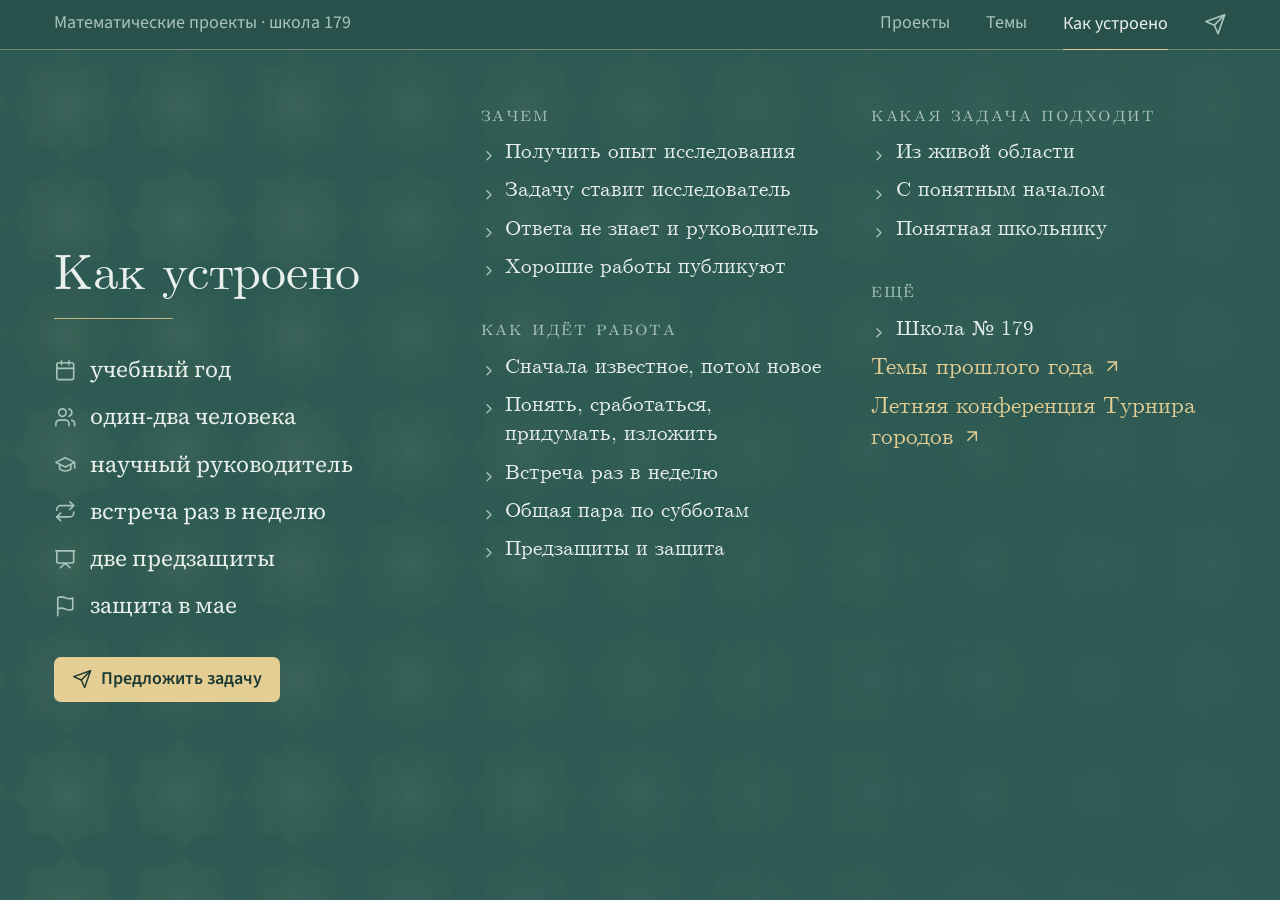
==== commit cdcef7c5: "stranica: cover «Изразец»; gold rule under page titles" ====
--- a/stranica/kak-ustroeno/index.html
+++ b/stranica/kak-ustroeno/index.html
@@ -291,8 +291,9 @@
 .kn-glav:hover{background:color-mix(in srgb,var(--accent) 85%,var(--text))}
 .kn-glav .ik{width:18px;height:18px}
 /* Two columns of sections on a wide window: the page reads in one screen. */
-@media(min-width:1200px){
-  body.str-ustr .lenta-telo{max-width:none;column-count:2;column-gap:var(--o7)}
+@media(min-width:900px){
+  body.str-ustr .lenta-telo{max-width:none}
+  body.str-ustr .kolonki{display:grid;grid-template-columns:1fr 1fr;column-gap:var(--o6);align-items:start}
   body.str-ustr .razdel{break-inside:avoid;margin:0 0 var(--o6)}
   body.str-ustr .razdel+.razdel{margin-top:0}
   body.str-ustr .razdel details.raskr>summary{font-size:20px;line-height:27px}
@@ -305,15 +306,32 @@
 }
 /* Round 23.10: tags in three lines; «Как устроено» — the feed takes two thirds. */
 .filtr button{padding:0 9px;font-size:15px}
-@media(min-width:1200px){
+@media(min-width:900px){
   body.str-ustr .razvorot{grid-template-columns:1fr 2fr}
   body.str-ustr .vnesh{font-size:20px;line-height:27px;margin-top:var(--o2)}
 }
-@media(min-width:1200px){
-  body.str-ustr .lenta-telo{column-gap:var(--o6)}
+@media(min-width:900px){
   body.str-ustr .razdel details.raskr>summary{font-size:19px;line-height:26px}
   body.str-ustr .razdel details.raskr .nazv{text-wrap:pretty}
 }
+
+/* ── Round 23.10 «Изразец». The main page is a title page on the gold-grout tile (uzor.py →
+   uzor-oblozhka.svg); the other pages take two of its devices: the gold rule under the title
+   and a hairline gold edge of the strip. */
+body.oblozhka::before{background-image:url(../uzor-oblozhka.svg);filter:none;-webkit-mask-image:none;mask-image:none;opacity:1}
+body.oblozhka::after{content:"";position:fixed;inset:0;z-index:-1;pointer-events:none;
+  background:radial-gradient(ellipse 50% 38% at 50% 52%,var(--bg) 0,color-mix(in srgb,var(--bg) 80%,transparent) 50%,transparent 100%)}
+main.titul{min-height:calc(100dvh - var(--h-polosa));display:grid;place-items:center;padding:var(--o6) var(--pole);text-align:center}
+@media(min-width:900px){body.oblozhka{height:100dvh;overflow:hidden}}
+.titul-zag{margin:0;font:400 clamp(2.4rem,min(6.4vw,10vh),6.6rem)/1.02 var(--tex);letter-spacing:-.01em;color:var(--text)}
+.titul-linejka{width:min(100%,34em);height:1px;margin:clamp(14px,2.4vh,26px) auto;background:var(--accent);opacity:.85}
+.titul-pod{font:400 clamp(1rem,1.5vw,1.45rem)/1.3 'CM Kapitel',var(--tex);letter-spacing:.14em;color:var(--muted)}
+@media(max-width:760px){.titul-zag{font-size:2.2rem}.titul-pod{font-size:.95rem;letter-spacing:.1em}}
+
+/* Inner pages: the title gets the cover's gold rule; the strip a gold hairline edge. */
+.afisha .zag::after{content:"";display:block;width:2.4em;height:1px;margin-top:.32em;background:var(--accent);opacity:.8}
+.polosa{border-bottom-color:color-mix(in srgb,var(--accent) 28%,var(--rule))}
+.polosa a[aria-current]{border-bottom-width:1px}
 
 </style><style data-masshtab>@media (min-width:1200px){:root{--m:1.125}@media (min-width:1440px){:root{--m:1.25}}@media (min-width:1680px){:root{--m:1.375}}@media (min-width:1920px){:root{--m:1.5}}@media (min-width:2560px){:root{--m:1.75}}html{font-size:calc(100% * var(--m))}
 
@@ -583,8 +601,9 @@
 .kn-glav:hover{background:color-mix(in srgb,var(--accent) 85%,var(--text))}
 .kn-glav .ik{width:calc(18px * var(--m));height:calc(18px * var(--m))}
 
-@media(min-width:1200px){
-  body.str-ustr .lenta-telo{max-width:none;column-count:2;column-gap:var(--o7)}
+@media(min-width:900px){
+  body.str-ustr .lenta-telo{max-width:none}
+  body.str-ustr .kolonki{display:grid;grid-template-columns:1fr 1fr;column-gap:var(--o6);align-items:start}
   body.str-ustr .razdel{break-inside:avoid;margin:0 0 var(--o6)}
   body.str-ustr .razdel+.razdel{margin-top:0}
   body.str-ustr .razdel details.raskr>summary{font-size:calc(20px * var(--m));line-height:calc(27px * var(--m))}
@@ -597,20 +616,56 @@
 }
 
 .filtr button{padding:0 calc(9px * var(--m));font-size:calc(15px * var(--m))}
-@media(min-width:1200px){
+@media(min-width:900px){
   body.str-ustr .razvorot{grid-template-columns:1fr 2fr}
   body.str-ustr .vnesh{font-size:calc(20px * var(--m));line-height:calc(27px * var(--m));margin-top:var(--o2)}
 }
-@media(min-width:1200px){
-  body.str-ustr .lenta-telo{column-gap:var(--o6)}
+@media(min-width:900px){
   body.str-ustr .razdel details.raskr>summary{font-size:calc(19px * var(--m));line-height:calc(26px * var(--m))}
   body.str-ustr .razdel details.raskr .nazv{text-wrap:pretty}
 }
 
+
+body.oblozhka::before{background-image:url(../uzor-oblozhka.svg);filter:none;-webkit-mask-image:none;mask-image:none;opacity:1}
+body.oblozhka::after{content:"";position:fixed;inset:0;z-index:-1;pointer-events:none;
+  background:radial-gradient(ellipse 50% 38% at 50% 52%,var(--bg) 0,color-mix(in srgb,var(--bg) 80%,transparent) 50%,transparent 100%)}
+main.titul{min-height:calc(100dvh - var(--h-polosa));display:grid;place-items:center;padding:var(--o6) var(--pole);text-align:center}
+@media(min-width:900px){body.oblozhka{height:100dvh;overflow:hidden}}
+.titul-zag{margin:0;font:400 clamp(2.4rem,min(6.4vw,10vh),6.6rem)/1.02 var(--tex);letter-spacing:-.01em;color:var(--text)}
+.titul-linejka{width:min(100%,34em);height:calc(1px * var(--m));margin:clamp(calc(14px * var(--m)),2.4vh,calc(26px * var(--m))) auto;background:var(--accent);opacity:.85}
+.titul-pod{font:400 clamp(1rem,1.5vw,1.45rem)/1.3 'CM Kapitel',var(--tex);letter-spacing:.14em;color:var(--muted)}
+@media(max-width:760px){.titul-zag{font-size:2.2rem}.titul-pod{font-size:.95rem;letter-spacing:.1em}}
+
+
+.afisha .zag::after{content:"";display:block;width:2.4em;height:calc(1px * var(--m));margin-top:.32em;background:var(--accent);opacity:.8}
+.polosa{border-bottom-color:color-mix(in srgb,var(--accent) 28%,var(--rule))}
+.polosa a[aria-current]{border-bottom-width:calc(1px * var(--m))}
+
 }</style>
 </head>
-<body class="str-ustr">
+<body class="str-ustr vlezt">
 <header class="polosa"><a class="polosa-dom" href="../">Математические проекты · школа 179</a><a href="../proekty/">Проекты</a><a href="../temy/">Темы</a><a href="../kak-ustroeno/" aria-current="page">Как устроено</a><details class="polosa-tel"><summary>Как устроено</summary><nav><a href="../">Матпроекты 179</a><a href="../proekty/">Проекты</a><a href="../temy/">Темы</a><a href="../kak-ustroeno/" aria-current="page">Как устроено</a></nav></details><a class="polosa-kanal" href="https://t.me/math_proekt_179" target="_blank" rel="noopener" aria-label="Телеграм-канал" title="Телеграм-канал"><svg class="ik" viewBox="0 0 24 24" fill="none" stroke="currentColor" stroke-width="1.75" stroke-linecap="round" stroke-linejoin="round" aria-hidden="true"><path d="m22 2-7 20-4-9-9-4Z"/><path d="M22 2 11 13"/></svg></a></header>
-<main class="razvorot"><section class="afisha"><div class="podl"><h1 class="zag">Как устроено</h1><ul class="fakty"><li><svg class="ik" viewBox="0 0 24 24" fill="none" stroke="currentColor" stroke-width="1.75" stroke-linecap="round" stroke-linejoin="round" aria-hidden="true"><rect width="18" height="18" x="3" y="4" rx="2"/><path d="M16 2v4M8 2v4M3 10h18"/></svg><span>учебный год</span></li><li><svg class="ik" viewBox="0 0 24 24" fill="none" stroke="currentColor" stroke-width="1.75" stroke-linecap="round" stroke-linejoin="round" aria-hidden="true"><path d="M16 21v-2a4 4 0 0 0-4-4H6a4 4 0 0 0-4 4v2"/><circle cx="9" cy="7" r="4"/><path d="M22 21v-2a4 4 0 0 0-3-3.87M16 3.13a4 4 0 0 1 0 7.75"/></svg><span>один-два человека</span></li><li><svg class="ik" viewBox="0 0 24 24" fill="none" stroke="currentColor" stroke-width="1.75" stroke-linecap="round" stroke-linejoin="round" aria-hidden="true"><path d="M22 10v6M2 10l10-5 10 5-10 5z"/><path d="M6 12v5c3 3 9 3 12 0v-5"/></svg><span>научный руководитель</span></li><li><svg class="ik" viewBox="0 0 24 24" fill="none" stroke="currentColor" stroke-width="1.75" stroke-linecap="round" stroke-linejoin="round" aria-hidden="true"><path d="m17 2 4 4-4 4"/><path d="M3 11v-1a4 4 0 0 1 4-4h14"/><path d="m7 22-4-4 4-4"/><path d="M21 13v1a4 4 0 0 1-4 4H3"/></svg><span>встреча раз в неделю</span></li><li><svg class="ik" viewBox="0 0 24 24" fill="none" stroke="currentColor" stroke-width="1.75" stroke-linecap="round" stroke-linejoin="round" aria-hidden="true"><path d="M2 3h20M21 3v11a2 2 0 0 1-2 2H5a2 2 0 0 1-2-2V3M7 21l5-5 5 5"/></svg><span>две предзащиты</span></li><li><svg class="ik" viewBox="0 0 24 24" fill="none" stroke="currentColor" stroke-width="1.75" stroke-linecap="round" stroke-linejoin="round" aria-hidden="true"><path d="M4 15s1-1 4-1 5 2 8 2 4-1 4-1V3s-1 1-4 1-5-2-8-2-4 1-4 1zM4 22v-7"/></svg><span>защита в мае</span></li></ul><a class="kn-glav" href="https://t.me/d1_d57" target="_blank" rel="noopener"><svg class="ik" viewBox="0 0 24 24" fill="none" stroke="currentColor" stroke-width="1.75" stroke-linecap="round" stroke-linejoin="round" aria-hidden="true"><path d="m22 2-7 20-4-9-9-4Z"/><path d="M22 2 11 13"/></svg>Предложить задачу</a></div></section><section class="lenta"><div class="lenta-telo podl"><section class="razdel"><h2 class="razdel-zag">Зачем</h2><details class="raskr"><summary><span class="nazv">Получить опыт исследования</span></summary><div class="tekst"><p>Получится ли результат, заранее не знает никто: так устроена настоящая наука. Зато школьник целый год работает рядом с математиком</p></div></details><details class="raskr"><summary><span class="nazv">Задачу ставит исследователь</span></summary><div class="tekst"><p>Это математик, преподаватель, аспирант или студент, который сам занимается наукой. Он приносит из своей области вопрос, посильный школьнику за год, часто часть собственной работы</p></div></details><details class="raskr"><summary><span class="nazv">Ответа не знает и руководитель</span></summary><div class="tekst"><p>Он обсуждает с группой следующий шаг и задаёт вопросы, но не подсказывает</p></div></details><details class="raskr"><summary><span class="nazv">Хорошие работы публикуют</span></summary><div class="tekst"><p>Владимир Хацкевич под руководством Алексея Канель-Белова разобрал задачу о соединении вершин выпуклого многоугольника. Статья вышла в «Математическом просвещении»</p></div><div class="mal-ryad"><a class="mal" href="../hackevich-mp37.pdf" target="_blank" rel="noopener"><svg class="ik" viewBox="0 0 24 24" fill="none" stroke="currentColor" stroke-width="1.75" stroke-linecap="round" stroke-linejoin="round" aria-hidden="true"><path d="M15 2H6a2 2 0 0 0-2 2v16a2 2 0 0 0 2 2h12a2 2 0 0 0 2-2V7Z"/><path d="M14 2v4a2 2 0 0 0 2 2h4M10 9H8M16 13H8M16 17H8"/></svg><span>статья</span></a></div></details></section><section class="razdel"><h2 class="razdel-zag">Как идёт работа</h2><details class="raskr"><summary><span class="nazv">Сначала известное, потом новое</span></summary><div class="tekst"><p>Группа читает литературу, разбирает примеры, решает упражнения. Потом берётся за новые вопросы и ищет свой результат. Весной записывает сделанное и готовит доклад</p></div></details><details class="raskr"><summary><span class="nazv">Понять, сработаться, придумать, изложить</span></summary><div class="tekst"><p>Важно всё: разобраться в известном, сработаться в группе, придумать новое и изложить сделанное в тексте и на защите</p></div></details><details class="raskr"><summary><span class="nazv">Встреча раз в неделю</span></summary><div class="tekst"><p>С руководителем или его аспирантом, очно или по видеосвязи, когда удобно. Важно лишь встречаться регулярно</p></div></details><details class="raskr"><summary><span class="nazv">Общая пара по субботам</span></summary><div class="tekst"><p>В школьном расписании стоит одна пара в неделю. На ней школьники всех проектов рассказывают, как продвинулись</p></div></details><details class="raskr"><summary><span class="nazv">Предзащиты и защита</span></summary><div class="tekst"><p>На защите группа делает доклад, из которого видно, что сделал каждый. Текст формально не обязателен, но без него математическая работа не обходится. Предзащиты проходят в декабре и марте: доклад короче, текста ещё нет</p></div></details></section><section class="razdel"><h2 class="razdel-zag">Какая задача подходит</h2><details class="raskr"><summary><span class="nazv">Из живой области</span></summary><div class="tekst"><p>Задача взята из настоящей математики, а не придумана для учёбы. Область не обязана быть модной: важно, что в ней есть открытые вопросы и люди, которые ими заняты</p></div></details><details class="raskr"><summary><span class="nazv">С понятным началом</span></summary><div class="tekst"><p>Первые шаги видны заранее: что прочитать, какие примеры разобрать, какие частные случаи посчитать. К зиме должен появиться первый результат. Что будет дальше, не знает никто</p></div></details><details class="raskr"><summary><span class="nazv">Понятная школьнику</span></summary><div class="tekst"><p>Ясно, что изучается и зачем. Чему-то по дороге придётся научиться, и это хорошо, но пересказывать университетский курс не нужно</p></div></details></section><section class="razdel"><h2 class="razdel-zag">Ещё</h2><details class="raskr"><summary><span class="nazv">Школа № 179</span></summary><div class="tekst"><p>В школу принимают по конкурсу, среди учеников немало победителей олимпиад. Выпускники поступают на сильные математические факультеты, и из каждого выпуска кто-то остаётся в науке</p><p>По системе Константинова школьник получает листок с задачами и сдаёт их устно, по одной, разбирая с преподавателем каждый шаг. Так он проходит начала высшей математики. Проект продолжает этот уклад: год работы над одной своей задачей</p></div><dl class="razobrano"><dt>Анализ</dt><dd>пределы и непрерывность · производная и интеграл · начала топологии и дифференциальной геометрии · комплексный анализ</dd><dt>Дискретная математика</dt><dd>теория множеств · перечислительная комбинаторика · графы · дискретная вероятность · производящие функции · теория игр</dd><dt>Алгебра</dt><dd>арифметика и теория чисел · поля и многочлены · линейная алгебра · комплексные числа · вещественные числа · симметрии и преобразования</dd></dl><div class="mal-ryad"><a class="mal" href="https://ru.wikipedia.org/wiki/Школа_№_179_(Москва)" target="_blank" rel="noopener"><svg class="ik" viewBox="0 0 24 24" fill="none" stroke="currentColor" stroke-width="1.75" stroke-linecap="round" stroke-linejoin="round" aria-hidden="true"><path d="M7 7h10v10M7 17 17 7"/></svg><span>школа № 179</span></a><a class="mal" href="https://ru.wikipedia.org/wiki/Константинов,_Николай_Николаевич_(математик)" target="_blank" rel="noopener"><svg class="ik" viewBox="0 0 24 24" fill="none" stroke="currentColor" stroke-width="1.75" stroke-linecap="round" stroke-linejoin="round" aria-hidden="true"><path d="M7 7h10v10M7 17 17 7"/></svg><span>Николай Константинов</span></a></div></details><a class="vnesh" href="https://server.179.ru/wiki/?page=Matematika/Proekty_25_26/math" target="_blank" rel="noopener">Темы прошлого года&nbsp;<svg class="ik" viewBox="0 0 24 24" fill="none" stroke="currentColor" stroke-width="1.75" stroke-linecap="round" stroke-linejoin="round" aria-hidden="true"><path d="M7 7h10v10M7 17 17 7"/></svg></a><a class="vnesh" href="https://turgor.ru/lktg/" target="_blank" rel="noopener">Летняя конференция Турнира городов&nbsp;<svg class="ik" viewBox="0 0 24 24" fill="none" stroke="currentColor" stroke-width="1.75" stroke-linecap="round" stroke-linejoin="round" aria-hidden="true"><path d="M7 7h10v10M7 17 17 7"/></svg></a></section></div></section></main>
-</body>
+<main class="razvorot"><section class="afisha"><div class="podl"><h1 class="zag">Как устроено</h1><ul class="fakty"><li><svg class="ik" viewBox="0 0 24 24" fill="none" stroke="currentColor" stroke-width="1.75" stroke-linecap="round" stroke-linejoin="round" aria-hidden="true"><rect width="18" height="18" x="3" y="4" rx="2"/><path d="M16 2v4M8 2v4M3 10h18"/></svg><span>учебный год</span></li><li><svg class="ik" viewBox="0 0 24 24" fill="none" stroke="currentColor" stroke-width="1.75" stroke-linecap="round" stroke-linejoin="round" aria-hidden="true"><path d="M16 21v-2a4 4 0 0 0-4-4H6a4 4 0 0 0-4 4v2"/><circle cx="9" cy="7" r="4"/><path d="M22 21v-2a4 4 0 0 0-3-3.87M16 3.13a4 4 0 0 1 0 7.75"/></svg><span>один-два человека</span></li><li><svg class="ik" viewBox="0 0 24 24" fill="none" stroke="currentColor" stroke-width="1.75" stroke-linecap="round" stroke-linejoin="round" aria-hidden="true"><path d="M22 10v6M2 10l10-5 10 5-10 5z"/><path d="M6 12v5c3 3 9 3 12 0v-5"/></svg><span>научный руководитель</span></li><li><svg class="ik" viewBox="0 0 24 24" fill="none" stroke="currentColor" stroke-width="1.75" stroke-linecap="round" stroke-linejoin="round" aria-hidden="true"><path d="m17 2 4 4-4 4"/><path d="M3 11v-1a4 4 0 0 1 4-4h14"/><path d="m7 22-4-4 4-4"/><path d="M21 13v1a4 4 0 0 1-4 4H3"/></svg><span>встреча раз в неделю</span></li><li><svg class="ik" viewBox="0 0 24 24" fill="none" stroke="currentColor" stroke-width="1.75" stroke-linecap="round" stroke-linejoin="round" aria-hidden="true"><path d="M2 3h20M21 3v11a2 2 0 0 1-2 2H5a2 2 0 0 1-2-2V3M7 21l5-5 5 5"/></svg><span>две предзащиты</span></li><li><svg class="ik" viewBox="0 0 24 24" fill="none" stroke="currentColor" stroke-width="1.75" stroke-linecap="round" stroke-linejoin="round" aria-hidden="true"><path d="M4 15s1-1 4-1 5 2 8 2 4-1 4-1V3s-1 1-4 1-5-2-8-2-4 1-4 1zM4 22v-7"/></svg><span>защита в мае</span></li></ul><a class="kn-glav" href="https://t.me/d1_d57" target="_blank" rel="noopener"><svg class="ik" viewBox="0 0 24 24" fill="none" stroke="currentColor" stroke-width="1.75" stroke-linecap="round" stroke-linejoin="round" aria-hidden="true"><path d="m22 2-7 20-4-9-9-4Z"/><path d="M22 2 11 13"/></svg>Предложить задачу</a></div></section><section class="lenta"><div class="lenta-telo podl"><div class="kolonki"><div><section class="razdel"><h2 class="razdel-zag">Зачем</h2><details class="raskr"><summary><span class="nazv">Получить опыт исследования</span></summary><div class="tekst"><p>Получится ли результат, заранее не знает никто: так устроена настоящая наука. Зато школьник целый год работает рядом с математиком</p></div></details><details class="raskr"><summary><span class="nazv">Задачу ставит исследователь</span></summary><div class="tekst"><p>Это математик, преподаватель, аспирант или студент, который сам занимается наукой. Он приносит из своей области вопрос, посильный школьнику за год, часто часть собственной работы</p></div></details><details class="raskr"><summary><span class="nazv">Ответа не знает и руководитель</span></summary><div class="tekst"><p>Он обсуждает с группой следующий шаг и задаёт вопросы, но не подсказывает</p></div></details><details class="raskr"><summary><span class="nazv">Хорошие работы публикуют</span></summary><div class="tekst"><p>Владимир Хацкевич под руководством Алексея Канель-Белова разобрал задачу о соединении вершин выпуклого многоугольника. Статья вышла в «Математическом просвещении»</p></div><div class="mal-ryad"><a class="mal" href="../hackevich-mp37.pdf" target="_blank" rel="noopener"><svg class="ik" viewBox="0 0 24 24" fill="none" stroke="currentColor" stroke-width="1.75" stroke-linecap="round" stroke-linejoin="round" aria-hidden="true"><path d="M15 2H6a2 2 0 0 0-2 2v16a2 2 0 0 0 2 2h12a2 2 0 0 0 2-2V7Z"/><path d="M14 2v4a2 2 0 0 0 2 2h4M10 9H8M16 13H8M16 17H8"/></svg><span>статья</span></a></div></details></section><section class="razdel"><h2 class="razdel-zag">Как идёт работа</h2><details class="raskr"><summary><span class="nazv">Сначала известное, потом новое</span></summary><div class="tekst"><p>Группа читает литературу, разбирает примеры, решает упражнения. Потом берётся за новые вопросы и ищет свой результат. Весной записывает сделанное и готовит доклад</p></div></details><details class="raskr"><summary><span class="nazv">Понять, сработаться, придумать, изложить</span></summary><div class="tekst"><p>Важно всё: разобраться в известном, сработаться в группе, придумать новое и изложить сделанное в тексте и на защите</p></div></details><details class="raskr"><summary><span class="nazv">Встреча раз в неделю</span></summary><div class="tekst"><p>С руководителем или его аспирантом, очно или по видеосвязи, когда удобно. Важно лишь встречаться регулярно</p></div></details><details class="raskr"><summary><span class="nazv">Общая пара по субботам</span></summary><div class="tekst"><p>В школьном расписании стоит одна пара в неделю. На ней школьники всех проектов рассказывают, как продвинулись</p></div></details><details class="raskr"><summary><span class="nazv">Предзащиты и защита</span></summary><div class="tekst"><p>На защите группа делает доклад, из которого видно, что сделал каждый. Текст формально не обязателен, но без него математическая работа не обходится. Предзащиты проходят в декабре и марте: доклад короче, текста ещё нет</p></div></details></section></div><div><section class="razdel"><h2 class="razdel-zag">Какая задача подходит</h2><details class="raskr"><summary><span class="nazv">Из живой области</span></summary><div class="tekst"><p>Задача взята из настоящей математики, а не придумана для учёбы. Область не обязана быть модной: важно, что в ней есть открытые вопросы и люди, которые ими заняты</p></div></details><details class="raskr"><summary><span class="nazv">С понятным началом</span></summary><div class="tekst"><p>Первые шаги видны заранее: что прочитать, какие примеры разобрать, какие частные случаи посчитать. К зиме должен появиться первый результат. Что будет дальше, не знает никто</p></div></details><details class="raskr"><summary><span class="nazv">Понятная школьнику</span></summary><div class="tekst"><p>Ясно, что изучается и зачем. Чему-то по дороге придётся научиться, и это хорошо, но пересказывать университетский курс не нужно</p></div></details></section><section class="razdel"><h2 class="razdel-zag">Ещё</h2><details class="raskr"><summary><span class="nazv">Школа № 179</span></summary><div class="tekst"><p>В школу принимают по конкурсу, среди учеников немало победителей олимпиад. Выпускники поступают на сильные математические факультеты, и из каждого выпуска кто-то остаётся в науке</p><p>По системе Константинова школьник получает листок с задачами и сдаёт их устно, по одной, разбирая с преподавателем каждый шаг. Так он проходит начала высшей математики. Проект продолжает этот уклад: год работы над одной своей задачей</p></div><dl class="razobrano"><dt>Анализ</dt><dd>пределы и непрерывность · производная и интеграл · начала топологии и дифференциальной геометрии · комплексный анализ</dd><dt>Дискретная математика</dt><dd>теория множеств · перечислительная комбинаторика · графы · дискретная вероятность · производящие функции · теория игр</dd><dt>Алгебра</dt><dd>арифметика и теория чисел · поля и многочлены · линейная алгебра · комплексные числа · вещественные числа · симметрии и преобразования</dd></dl><div class="mal-ryad"><a class="mal" href="https://ru.wikipedia.org/wiki/Школа_№_179_(Москва)" target="_blank" rel="noopener"><svg class="ik" viewBox="0 0 24 24" fill="none" stroke="currentColor" stroke-width="1.75" stroke-linecap="round" stroke-linejoin="round" aria-hidden="true"><path d="M7 7h10v10M7 17 17 7"/></svg><span>школа № 179</span></a><a class="mal" href="https://ru.wikipedia.org/wiki/Константинов,_Николай_Николаевич_(математик)" target="_blank" rel="noopener"><svg class="ik" viewBox="0 0 24 24" fill="none" stroke="currentColor" stroke-width="1.75" stroke-linecap="round" stroke-linejoin="round" aria-hidden="true"><path d="M7 7h10v10M7 17 17 7"/></svg><span>Николай Константинов</span></a></div></details><a class="vnesh" href="https://server.179.ru/wiki/?page=Matematika/Proekty_25_26/math" target="_blank" rel="noopener">Темы прошлого года&nbsp;<svg class="ik" viewBox="0 0 24 24" fill="none" stroke="currentColor" stroke-width="1.75" stroke-linecap="round" stroke-linejoin="round" aria-hidden="true"><path d="M7 7h10v10M7 17 17 7"/></svg></a><a class="vnesh" href="https://turgor.ru/lktg/" target="_blank" rel="noopener">Летняя конференция Турнира городов&nbsp;<svg class="ik" viewBox="0 0 24 24" fill="none" stroke="currentColor" stroke-width="1.75" stroke-linecap="round" stroke-linejoin="round" aria-hidden="true"><path d="M7 7h10v10M7 17 17 7"/></svg></a></section></div></div></div></section></main>
+<script>
+(function(){
+  if(!document.body.classList.contains('vlezt'))return;
+  var bloki=[].slice.call(document.querySelectorAll('.afisha>.podl,.lenta>.lenta-telo'));
+  function podognat(){
+    bloki.forEach(function(b){b.style.zoom='';});
+    if(!matchMedia('(min-width:900px)').matches)return;
+    bloki.forEach(function(b){
+      var r=b.parentNode;
+      for(var i=0;i<4;i++){
+        var cs=getComputedStyle(r),mesto=r.clientHeight-parseFloat(cs.paddingTop)-parseFloat(cs.paddingBottom);
+        var z=parseFloat(b.style.zoom||1),nado=b.getBoundingClientRect().height;
+        if(nado<=mesto+1)break;
+        b.style.zoom=Math.max(.6,z*mesto/nado*.995);
+      }
+    });
+  }
+  podognat();
+  if(document.fonts&&document.fonts.ready)document.fonts.ready.then(podognat);
+  var t;addEventListener('resize',function(){clearTimeout(t);t=setTimeout(podognat,80);});
+})();
+</script></body>
 </html>
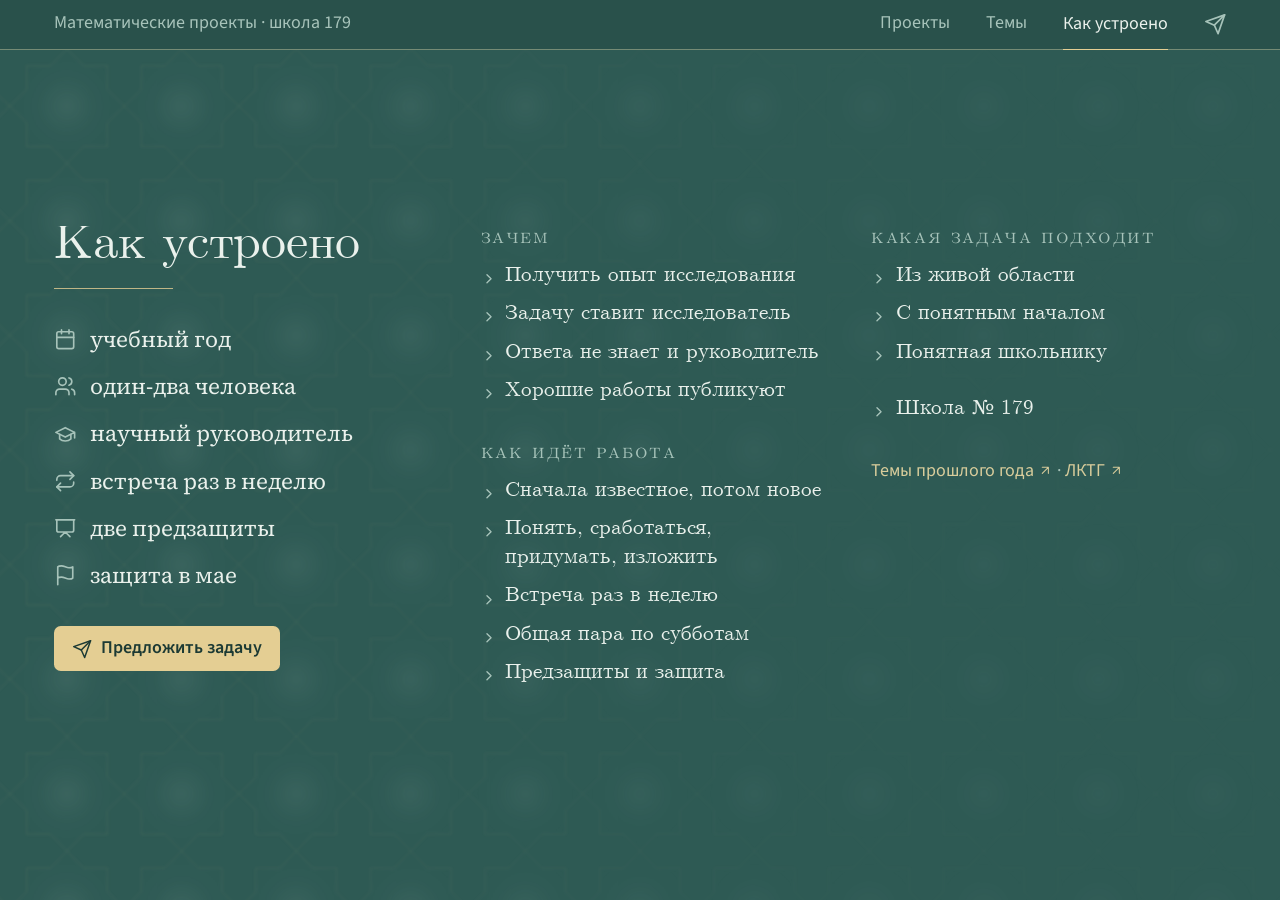
==== commit f5a3c342: "stranica: «Как устроено» on one line; muted gold grout on inner pages" ====
--- a/stranica/kak-ustroeno/index.html
+++ b/stranica/kak-ustroeno/index.html
@@ -333,6 +333,24 @@
 .polosa{border-bottom-color:color-mix(in srgb,var(--accent) 28%,var(--rule))}
 .polosa a[aria-current]{border-bottom-width:1px}
 
+/* ── Round 23.10 «Как устроено»: the poster and both columns start on one line, the whole spread
+   is centred in the window; the school sits apart under the third section; two small links below. */
+@media(min-width:900px){
+  body.str-ustr .razvorot{align-content:center;align-items:start}
+  body.str-ustr .afisha,body.str-ustr .lenta{height:auto;padding-top:0;padding-bottom:0;justify-content:flex-start}
+  /* opened folds scroll inside the feed, never past the window */
+  body.str-ustr .lenta{overflow-y:auto;max-height:calc(100dvh - var(--h-polosa) - var(--o6))}
+  body.str-ustr .afisha>.podl{margin-top:0}
+}
+body.str-ustr .zag{margin-top:-.18em}   /* cap line of the big title on the line of the small-caps heads */
+.otdelno{margin-top:var(--o5)}
+.ssylki-niz{margin:var(--o6) 0 0;font:400 var(--k-r)/22px var(--sans);color:var(--muted)}
+.ssylki-niz a{color:color-mix(in srgb,var(--accent) 80%,var(--muted))}
+.ssylki-niz .ik{width:13px;height:13px;vertical-align:-1px}
+
+/* Inner pages: the cover's gold grout, muted — the same tile on every page. */
+body:not(.oblozhka)::before{background-image:url(../uzor-oblozhka.svg);opacity:.55}
+
 </style><style data-masshtab>@media (min-width:1200px){:root{--m:1.125}@media (min-width:1440px){:root{--m:1.25}}@media (min-width:1680px){:root{--m:1.375}}@media (min-width:1920px){:root{--m:1.5}}@media (min-width:2560px){:root{--m:1.75}}html{font-size:calc(100% * var(--m))}
 
 
@@ -641,11 +659,28 @@
 .polosa{border-bottom-color:color-mix(in srgb,var(--accent) 28%,var(--rule))}
 .polosa a[aria-current]{border-bottom-width:calc(1px * var(--m))}
 
+
+@media(min-width:900px){
+  body.str-ustr .razvorot{align-content:center;align-items:start}
+  body.str-ustr .afisha,body.str-ustr .lenta{height:auto;padding-top:0;padding-bottom:0;justify-content:flex-start}
+  
+  body.str-ustr .lenta{overflow-y:auto;max-height:calc(100dvh - var(--h-polosa) - var(--o6))}
+  body.str-ustr .afisha>.podl{margin-top:0}
+}
+body.str-ustr .zag{margin-top:-.18em}   
+.otdelno{margin-top:var(--o5)}
+.ssylki-niz{margin:var(--o6) 0 0;font:400 var(--k-r)/calc(22px * var(--m)) var(--sans);color:var(--muted)}
+.ssylki-niz a{color:color-mix(in srgb,var(--accent) 80%,var(--muted))}
+.ssylki-niz .ik{width:calc(13px * var(--m));height:calc(13px * var(--m));vertical-align:calc(-1px * var(--m))}
+
+
+body:not(.oblozhka)::before{background-image:url(../uzor-oblozhka.svg);opacity:.55}
+
 }</style>
 </head>
 <body class="str-ustr vlezt">
 <header class="polosa"><a class="polosa-dom" href="../">Математические проекты · школа 179</a><a href="../proekty/">Проекты</a><a href="../temy/">Темы</a><a href="../kak-ustroeno/" aria-current="page">Как устроено</a><details class="polosa-tel"><summary>Как устроено</summary><nav><a href="../">Матпроекты 179</a><a href="../proekty/">Проекты</a><a href="../temy/">Темы</a><a href="../kak-ustroeno/" aria-current="page">Как устроено</a></nav></details><a class="polosa-kanal" href="https://t.me/math_proekt_179" target="_blank" rel="noopener" aria-label="Телеграм-канал" title="Телеграм-канал"><svg class="ik" viewBox="0 0 24 24" fill="none" stroke="currentColor" stroke-width="1.75" stroke-linecap="round" stroke-linejoin="round" aria-hidden="true"><path d="m22 2-7 20-4-9-9-4Z"/><path d="M22 2 11 13"/></svg></a></header>
-<main class="razvorot"><section class="afisha"><div class="podl"><h1 class="zag">Как устроено</h1><ul class="fakty"><li><svg class="ik" viewBox="0 0 24 24" fill="none" stroke="currentColor" stroke-width="1.75" stroke-linecap="round" stroke-linejoin="round" aria-hidden="true"><rect width="18" height="18" x="3" y="4" rx="2"/><path d="M16 2v4M8 2v4M3 10h18"/></svg><span>учебный год</span></li><li><svg class="ik" viewBox="0 0 24 24" fill="none" stroke="currentColor" stroke-width="1.75" stroke-linecap="round" stroke-linejoin="round" aria-hidden="true"><path d="M16 21v-2a4 4 0 0 0-4-4H6a4 4 0 0 0-4 4v2"/><circle cx="9" cy="7" r="4"/><path d="M22 21v-2a4 4 0 0 0-3-3.87M16 3.13a4 4 0 0 1 0 7.75"/></svg><span>один-два человека</span></li><li><svg class="ik" viewBox="0 0 24 24" fill="none" stroke="currentColor" stroke-width="1.75" stroke-linecap="round" stroke-linejoin="round" aria-hidden="true"><path d="M22 10v6M2 10l10-5 10 5-10 5z"/><path d="M6 12v5c3 3 9 3 12 0v-5"/></svg><span>научный руководитель</span></li><li><svg class="ik" viewBox="0 0 24 24" fill="none" stroke="currentColor" stroke-width="1.75" stroke-linecap="round" stroke-linejoin="round" aria-hidden="true"><path d="m17 2 4 4-4 4"/><path d="M3 11v-1a4 4 0 0 1 4-4h14"/><path d="m7 22-4-4 4-4"/><path d="M21 13v1a4 4 0 0 1-4 4H3"/></svg><span>встреча раз в неделю</span></li><li><svg class="ik" viewBox="0 0 24 24" fill="none" stroke="currentColor" stroke-width="1.75" stroke-linecap="round" stroke-linejoin="round" aria-hidden="true"><path d="M2 3h20M21 3v11a2 2 0 0 1-2 2H5a2 2 0 0 1-2-2V3M7 21l5-5 5 5"/></svg><span>две предзащиты</span></li><li><svg class="ik" viewBox="0 0 24 24" fill="none" stroke="currentColor" stroke-width="1.75" stroke-linecap="round" stroke-linejoin="round" aria-hidden="true"><path d="M4 15s1-1 4-1 5 2 8 2 4-1 4-1V3s-1 1-4 1-5-2-8-2-4 1-4 1zM4 22v-7"/></svg><span>защита в мае</span></li></ul><a class="kn-glav" href="https://t.me/d1_d57" target="_blank" rel="noopener"><svg class="ik" viewBox="0 0 24 24" fill="none" stroke="currentColor" stroke-width="1.75" stroke-linecap="round" stroke-linejoin="round" aria-hidden="true"><path d="m22 2-7 20-4-9-9-4Z"/><path d="M22 2 11 13"/></svg>Предложить задачу</a></div></section><section class="lenta"><div class="lenta-telo podl"><div class="kolonki"><div><section class="razdel"><h2 class="razdel-zag">Зачем</h2><details class="raskr"><summary><span class="nazv">Получить опыт исследования</span></summary><div class="tekst"><p>Получится ли результат, заранее не знает никто: так устроена настоящая наука. Зато школьник целый год работает рядом с математиком</p></div></details><details class="raskr"><summary><span class="nazv">Задачу ставит исследователь</span></summary><div class="tekst"><p>Это математик, преподаватель, аспирант или студент, который сам занимается наукой. Он приносит из своей области вопрос, посильный школьнику за год, часто часть собственной работы</p></div></details><details class="raskr"><summary><span class="nazv">Ответа не знает и руководитель</span></summary><div class="tekst"><p>Он обсуждает с группой следующий шаг и задаёт вопросы, но не подсказывает</p></div></details><details class="raskr"><summary><span class="nazv">Хорошие работы публикуют</span></summary><div class="tekst"><p>Владимир Хацкевич под руководством Алексея Канель-Белова разобрал задачу о соединении вершин выпуклого многоугольника. Статья вышла в «Математическом просвещении»</p></div><div class="mal-ryad"><a class="mal" href="../hackevich-mp37.pdf" target="_blank" rel="noopener"><svg class="ik" viewBox="0 0 24 24" fill="none" stroke="currentColor" stroke-width="1.75" stroke-linecap="round" stroke-linejoin="round" aria-hidden="true"><path d="M15 2H6a2 2 0 0 0-2 2v16a2 2 0 0 0 2 2h12a2 2 0 0 0 2-2V7Z"/><path d="M14 2v4a2 2 0 0 0 2 2h4M10 9H8M16 13H8M16 17H8"/></svg><span>статья</span></a></div></details></section><section class="razdel"><h2 class="razdel-zag">Как идёт работа</h2><details class="raskr"><summary><span class="nazv">Сначала известное, потом новое</span></summary><div class="tekst"><p>Группа читает литературу, разбирает примеры, решает упражнения. Потом берётся за новые вопросы и ищет свой результат. Весной записывает сделанное и готовит доклад</p></div></details><details class="raskr"><summary><span class="nazv">Понять, сработаться, придумать, изложить</span></summary><div class="tekst"><p>Важно всё: разобраться в известном, сработаться в группе, придумать новое и изложить сделанное в тексте и на защите</p></div></details><details class="raskr"><summary><span class="nazv">Встреча раз в неделю</span></summary><div class="tekst"><p>С руководителем или его аспирантом, очно или по видеосвязи, когда удобно. Важно лишь встречаться регулярно</p></div></details><details class="raskr"><summary><span class="nazv">Общая пара по субботам</span></summary><div class="tekst"><p>В школьном расписании стоит одна пара в неделю. На ней школьники всех проектов рассказывают, как продвинулись</p></div></details><details class="raskr"><summary><span class="nazv">Предзащиты и защита</span></summary><div class="tekst"><p>На защите группа делает доклад, из которого видно, что сделал каждый. Текст формально не обязателен, но без него математическая работа не обходится. Предзащиты проходят в декабре и марте: доклад короче, текста ещё нет</p></div></details></section></div><div><section class="razdel"><h2 class="razdel-zag">Какая задача подходит</h2><details class="raskr"><summary><span class="nazv">Из живой области</span></summary><div class="tekst"><p>Задача взята из настоящей математики, а не придумана для учёбы. Область не обязана быть модной: важно, что в ней есть открытые вопросы и люди, которые ими заняты</p></div></details><details class="raskr"><summary><span class="nazv">С понятным началом</span></summary><div class="tekst"><p>Первые шаги видны заранее: что прочитать, какие примеры разобрать, какие частные случаи посчитать. К зиме должен появиться первый результат. Что будет дальше, не знает никто</p></div></details><details class="raskr"><summary><span class="nazv">Понятная школьнику</span></summary><div class="tekst"><p>Ясно, что изучается и зачем. Чему-то по дороге придётся научиться, и это хорошо, но пересказывать университетский курс не нужно</p></div></details></section><section class="razdel"><h2 class="razdel-zag">Ещё</h2><details class="raskr"><summary><span class="nazv">Школа № 179</span></summary><div class="tekst"><p>В школу принимают по конкурсу, среди учеников немало победителей олимпиад. Выпускники поступают на сильные математические факультеты, и из каждого выпуска кто-то остаётся в науке</p><p>По системе Константинова школьник получает листок с задачами и сдаёт их устно, по одной, разбирая с преподавателем каждый шаг. Так он проходит начала высшей математики. Проект продолжает этот уклад: год работы над одной своей задачей</p></div><dl class="razobrano"><dt>Анализ</dt><dd>пределы и непрерывность · производная и интеграл · начала топологии и дифференциальной геометрии · комплексный анализ</dd><dt>Дискретная математика</dt><dd>теория множеств · перечислительная комбинаторика · графы · дискретная вероятность · производящие функции · теория игр</dd><dt>Алгебра</dt><dd>арифметика и теория чисел · поля и многочлены · линейная алгебра · комплексные числа · вещественные числа · симметрии и преобразования</dd></dl><div class="mal-ryad"><a class="mal" href="https://ru.wikipedia.org/wiki/Школа_№_179_(Москва)" target="_blank" rel="noopener"><svg class="ik" viewBox="0 0 24 24" fill="none" stroke="currentColor" stroke-width="1.75" stroke-linecap="round" stroke-linejoin="round" aria-hidden="true"><path d="M7 7h10v10M7 17 17 7"/></svg><span>школа № 179</span></a><a class="mal" href="https://ru.wikipedia.org/wiki/Константинов,_Николай_Николаевич_(математик)" target="_blank" rel="noopener"><svg class="ik" viewBox="0 0 24 24" fill="none" stroke="currentColor" stroke-width="1.75" stroke-linecap="round" stroke-linejoin="round" aria-hidden="true"><path d="M7 7h10v10M7 17 17 7"/></svg><span>Николай Константинов</span></a></div></details><a class="vnesh" href="https://server.179.ru/wiki/?page=Matematika/Proekty_25_26/math" target="_blank" rel="noopener">Темы прошлого года&nbsp;<svg class="ik" viewBox="0 0 24 24" fill="none" stroke="currentColor" stroke-width="1.75" stroke-linecap="round" stroke-linejoin="round" aria-hidden="true"><path d="M7 7h10v10M7 17 17 7"/></svg></a><a class="vnesh" href="https://turgor.ru/lktg/" target="_blank" rel="noopener">Летняя конференция Турнира городов&nbsp;<svg class="ik" viewBox="0 0 24 24" fill="none" stroke="currentColor" stroke-width="1.75" stroke-linecap="round" stroke-linejoin="round" aria-hidden="true"><path d="M7 7h10v10M7 17 17 7"/></svg></a></section></div></div></div></section></main>
+<main class="razvorot"><section class="afisha"><div class="podl"><h1 class="zag">Как устроено</h1><ul class="fakty"><li><svg class="ik" viewBox="0 0 24 24" fill="none" stroke="currentColor" stroke-width="1.75" stroke-linecap="round" stroke-linejoin="round" aria-hidden="true"><rect width="18" height="18" x="3" y="4" rx="2"/><path d="M16 2v4M8 2v4M3 10h18"/></svg><span>учебный год</span></li><li><svg class="ik" viewBox="0 0 24 24" fill="none" stroke="currentColor" stroke-width="1.75" stroke-linecap="round" stroke-linejoin="round" aria-hidden="true"><path d="M16 21v-2a4 4 0 0 0-4-4H6a4 4 0 0 0-4 4v2"/><circle cx="9" cy="7" r="4"/><path d="M22 21v-2a4 4 0 0 0-3-3.87M16 3.13a4 4 0 0 1 0 7.75"/></svg><span>один-два человека</span></li><li><svg class="ik" viewBox="0 0 24 24" fill="none" stroke="currentColor" stroke-width="1.75" stroke-linecap="round" stroke-linejoin="round" aria-hidden="true"><path d="M22 10v6M2 10l10-5 10 5-10 5z"/><path d="M6 12v5c3 3 9 3 12 0v-5"/></svg><span>научный руководитель</span></li><li><svg class="ik" viewBox="0 0 24 24" fill="none" stroke="currentColor" stroke-width="1.75" stroke-linecap="round" stroke-linejoin="round" aria-hidden="true"><path d="m17 2 4 4-4 4"/><path d="M3 11v-1a4 4 0 0 1 4-4h14"/><path d="m7 22-4-4 4-4"/><path d="M21 13v1a4 4 0 0 1-4 4H3"/></svg><span>встреча раз в неделю</span></li><li><svg class="ik" viewBox="0 0 24 24" fill="none" stroke="currentColor" stroke-width="1.75" stroke-linecap="round" stroke-linejoin="round" aria-hidden="true"><path d="M2 3h20M21 3v11a2 2 0 0 1-2 2H5a2 2 0 0 1-2-2V3M7 21l5-5 5 5"/></svg><span>две предзащиты</span></li><li><svg class="ik" viewBox="0 0 24 24" fill="none" stroke="currentColor" stroke-width="1.75" stroke-linecap="round" stroke-linejoin="round" aria-hidden="true"><path d="M4 15s1-1 4-1 5 2 8 2 4-1 4-1V3s-1 1-4 1-5-2-8-2-4 1-4 1zM4 22v-7"/></svg><span>защита в мае</span></li></ul><a class="kn-glav" href="https://t.me/d1_d57" target="_blank" rel="noopener"><svg class="ik" viewBox="0 0 24 24" fill="none" stroke="currentColor" stroke-width="1.75" stroke-linecap="round" stroke-linejoin="round" aria-hidden="true"><path d="m22 2-7 20-4-9-9-4Z"/><path d="M22 2 11 13"/></svg>Предложить задачу</a></div></section><section class="lenta"><div class="lenta-telo podl"><div class="kolonki"><div><section class="razdel"><h2 class="razdel-zag">Зачем</h2><details class="raskr"><summary><span class="nazv">Получить опыт исследования</span></summary><div class="tekst"><p>Получится ли результат, заранее не знает никто: так устроена настоящая наука. Зато школьник целый год работает рядом с математиком</p></div></details><details class="raskr"><summary><span class="nazv">Задачу ставит исследователь</span></summary><div class="tekst"><p>Это математик, преподаватель, аспирант или студент, который сам занимается наукой. Он приносит из своей области вопрос, посильный школьнику за год, часто часть собственной работы</p></div></details><details class="raskr"><summary><span class="nazv">Ответа не знает и руководитель</span></summary><div class="tekst"><p>Он обсуждает с группой следующий шаг и задаёт вопросы, но не подсказывает</p></div></details><details class="raskr"><summary><span class="nazv">Хорошие работы публикуют</span></summary><div class="tekst"><p>Владимир Хацкевич под руководством Алексея Канель-Белова разобрал задачу о соединении вершин выпуклого многоугольника. Статья вышла в «Математическом просвещении»</p></div><div class="mal-ryad"><a class="mal" href="../hackevich-mp37.pdf" target="_blank" rel="noopener"><svg class="ik" viewBox="0 0 24 24" fill="none" stroke="currentColor" stroke-width="1.75" stroke-linecap="round" stroke-linejoin="round" aria-hidden="true"><path d="M15 2H6a2 2 0 0 0-2 2v16a2 2 0 0 0 2 2h12a2 2 0 0 0 2-2V7Z"/><path d="M14 2v4a2 2 0 0 0 2 2h4M10 9H8M16 13H8M16 17H8"/></svg><span>статья</span></a></div></details></section><section class="razdel"><h2 class="razdel-zag">Как идёт работа</h2><details class="raskr"><summary><span class="nazv">Сначала известное, потом новое</span></summary><div class="tekst"><p>Группа читает литературу, разбирает примеры, решает упражнения. Потом берётся за новые вопросы и ищет свой результат. Весной записывает сделанное и готовит доклад</p></div></details><details class="raskr"><summary><span class="nazv">Понять, сработаться, придумать, изложить</span></summary><div class="tekst"><p>Важно всё: разобраться в известном, сработаться в группе, придумать новое и изложить сделанное в тексте и на защите</p></div></details><details class="raskr"><summary><span class="nazv">Встреча раз в неделю</span></summary><div class="tekst"><p>С руководителем или его аспирантом, очно или по видеосвязи, когда удобно. Важно лишь встречаться регулярно</p></div></details><details class="raskr"><summary><span class="nazv">Общая пара по субботам</span></summary><div class="tekst"><p>В школьном расписании стоит одна пара в неделю. На ней школьники всех проектов рассказывают, как продвинулись</p></div></details><details class="raskr"><summary><span class="nazv">Предзащиты и защита</span></summary><div class="tekst"><p>На защите группа делает доклад, из которого видно, что сделал каждый. Текст формально не обязателен, но без него математическая работа не обходится. Предзащиты проходят в декабре и марте: доклад короче, текста ещё нет</p></div></details></section></div><div><section class="razdel"><h2 class="razdel-zag">Какая задача подходит</h2><details class="raskr"><summary><span class="nazv">Из живой области</span></summary><div class="tekst"><p>Задача взята из настоящей математики, а не придумана для учёбы. Область не обязана быть модной: важно, что в ней есть открытые вопросы и люди, которые ими заняты</p></div></details><details class="raskr"><summary><span class="nazv">С понятным началом</span></summary><div class="tekst"><p>Первые шаги видны заранее: что прочитать, какие примеры разобрать, какие частные случаи посчитать. К зиме должен появиться первый результат. Что будет дальше, не знает никто</p></div></details><details class="raskr"><summary><span class="nazv">Понятная школьнику</span></summary><div class="tekst"><p>Ясно, что изучается и зачем. Чему-то по дороге придётся научиться, и это хорошо, но пересказывать университетский курс не нужно</p></div></details><div class="otdelno"><details class="raskr"><summary><span class="nazv">Школа № 179</span></summary><div class="tekst"><p>В школу принимают по конкурсу, среди учеников немало победителей олимпиад. Выпускники поступают на сильные математические факультеты, и из каждого выпуска кто-то остаётся в науке</p><p>По системе Константинова школьник получает листок с задачами и сдаёт их устно, по одной, разбирая с преподавателем каждый шаг. Так он проходит начала высшей математики. Проект продолжает этот уклад: год работы над одной своей задачей</p></div><dl class="razobrano"><dt>Анализ</dt><dd>пределы и непрерывность · производная и интеграл · начала топологии и дифференциальной геометрии · комплексный анализ</dd><dt>Дискретная математика</dt><dd>теория множеств · перечислительная комбинаторика · графы · дискретная вероятность · производящие функции · теория игр</dd><dt>Алгебра</dt><dd>арифметика и теория чисел · поля и многочлены · линейная алгебра · комплексные числа · вещественные числа · симметрии и преобразования</dd></dl><div class="mal-ryad"><a class="mal" href="https://ru.wikipedia.org/wiki/Школа_№_179_(Москва)" target="_blank" rel="noopener"><svg class="ik" viewBox="0 0 24 24" fill="none" stroke="currentColor" stroke-width="1.75" stroke-linecap="round" stroke-linejoin="round" aria-hidden="true"><path d="M7 7h10v10M7 17 17 7"/></svg><span>школа № 179</span></a><a class="mal" href="https://ru.wikipedia.org/wiki/Константинов,_Николай_Николаевич_(математик)" target="_blank" rel="noopener"><svg class="ik" viewBox="0 0 24 24" fill="none" stroke="currentColor" stroke-width="1.75" stroke-linecap="round" stroke-linejoin="round" aria-hidden="true"><path d="M7 7h10v10M7 17 17 7"/></svg><span>Николай Константинов</span></a></div></details></div></section><p class="ssylki-niz"><a href="https://server.179.ru/wiki/?page=Matematika/Proekty_25_26/math" target="_blank" rel="noopener">Темы прошлого года&nbsp;<svg class="ik" viewBox="0 0 24 24" fill="none" stroke="currentColor" stroke-width="1.75" stroke-linecap="round" stroke-linejoin="round" aria-hidden="true"><path d="M7 7h10v10M7 17 17 7"/></svg></a> · <a href="https://turgor.ru/lktg/" target="_blank" rel="noopener" title="Летняя конференция Турнира городов">ЛКТГ&nbsp;<svg class="ik" viewBox="0 0 24 24" fill="none" stroke="currentColor" stroke-width="1.75" stroke-linecap="round" stroke-linejoin="round" aria-hidden="true"><path d="M7 7h10v10M7 17 17 7"/></svg></a></p></div></div></div></section></main>
 <script>
 (function(){
   if(!document.body.classList.contains('vlezt'))return;
@@ -654,9 +689,9 @@
     bloki.forEach(function(b){b.style.zoom='';});
     if(!matchMedia('(min-width:900px)').matches)return;
     bloki.forEach(function(b){
-      var r=b.parentNode;
+      var r=b.parentNode,k=document.querySelector('.razvorot');
       for(var i=0;i<4;i++){
-        var cs=getComputedStyle(r),mesto=r.clientHeight-parseFloat(cs.paddingTop)-parseFloat(cs.paddingBottom);
+        var cs=getComputedStyle(r),mesto=k.clientHeight-parseFloat(cs.paddingTop)-parseFloat(cs.paddingBottom);
         var z=parseFloat(b.style.zoom||1),nado=b.getBoundingClientRect().height;
         if(nado<=mesto+1)break;
         b.style.zoom=Math.max(.6,z*mesto/nado*.995);
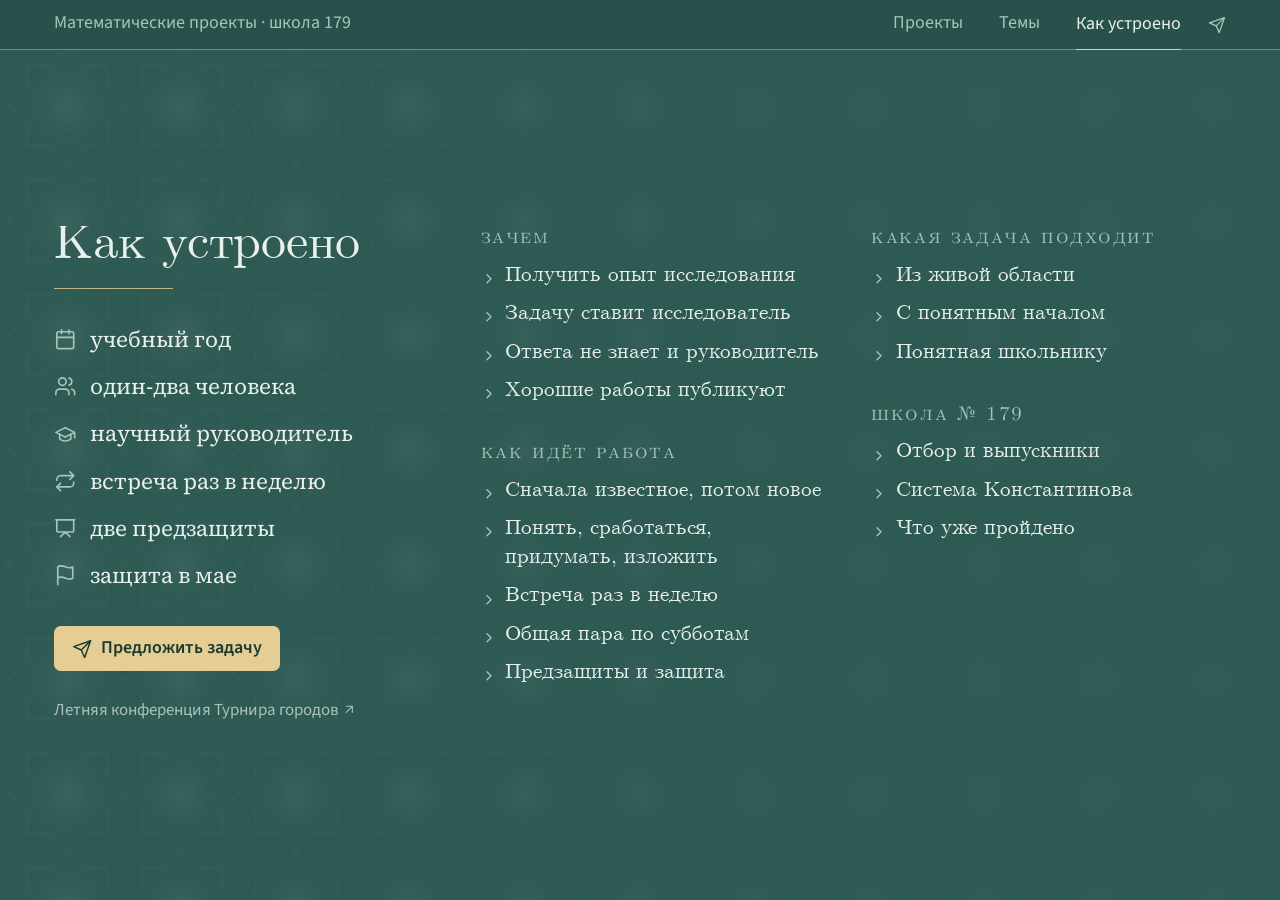
==== commit 1c49de14: "stranica: final touches — strip icon, school section, links in the posters" ====
--- a/stranica/kak-ustroeno/index.html
+++ b/stranica/kak-ustroeno/index.html
@@ -345,11 +345,18 @@
 body.str-ustr .zag{margin-top:-.18em}   /* cap line of the big title on the line of the small-caps heads */
 .otdelno{margin-top:var(--o5)}
 .ssylki-niz{margin:var(--o6) 0 0;font:400 var(--k-r)/22px var(--sans);color:var(--muted)}
-.ssylki-niz a{color:color-mix(in srgb,var(--accent) 80%,var(--muted))}
 .ssylki-niz .ik{width:13px;height:13px;vertical-align:-1px}
 
 /* Inner pages: the cover's gold grout, muted — the same tile on every page. */
 body:not(.oblozhka)::before{background-image:url(../uzor-oblozhka.svg);opacity:.55}
+
+/* ── Final round 23.10. Strip: the Telegram icon sits on the text line, the height of lower-case. */
+.polosa-kanal .ik{width:16px;height:16px;transform:translateY(1px)}
+.polosa-kanal{margin-left:calc(-1 * var(--o2))}
+/* Small links live in the poster, under the main control of the page. */
+.afisha .ssylki-niz{margin-top:var(--o5);font-size:15px}
+.ssylki-niz a{color:var(--muted)}
+.ssylki-niz a:hover{color:var(--accent)}
 
 </style><style data-masshtab>@media (min-width:1200px){:root{--m:1.125}@media (min-width:1440px){:root{--m:1.25}}@media (min-width:1680px){:root{--m:1.375}}@media (min-width:1920px){:root{--m:1.5}}@media (min-width:2560px){:root{--m:1.75}}html{font-size:calc(100% * var(--m))}
 
@@ -670,17 +677,24 @@
 body.str-ustr .zag{margin-top:-.18em}   
 .otdelno{margin-top:var(--o5)}
 .ssylki-niz{margin:var(--o6) 0 0;font:400 var(--k-r)/calc(22px * var(--m)) var(--sans);color:var(--muted)}
-.ssylki-niz a{color:color-mix(in srgb,var(--accent) 80%,var(--muted))}
 .ssylki-niz .ik{width:calc(13px * var(--m));height:calc(13px * var(--m));vertical-align:calc(-1px * var(--m))}
 
 
 body:not(.oblozhka)::before{background-image:url(../uzor-oblozhka.svg);opacity:.55}
+
+
+.polosa-kanal .ik{width:calc(16px * var(--m));height:calc(16px * var(--m));transform:translateY(calc(1px * var(--m)))}
+.polosa-kanal{margin-left:calc(-1 * var(--o2))}
+
+.afisha .ssylki-niz{margin-top:var(--o5);font-size:calc(15px * var(--m))}
+.ssylki-niz a{color:var(--muted)}
+.ssylki-niz a:hover{color:var(--accent)}
 
 }</style>
 </head>
 <body class="str-ustr vlezt">
 <header class="polosa"><a class="polosa-dom" href="../">Математические проекты · школа 179</a><a href="../proekty/">Проекты</a><a href="../temy/">Темы</a><a href="../kak-ustroeno/" aria-current="page">Как устроено</a><details class="polosa-tel"><summary>Как устроено</summary><nav><a href="../">Матпроекты 179</a><a href="../proekty/">Проекты</a><a href="../temy/">Темы</a><a href="../kak-ustroeno/" aria-current="page">Как устроено</a></nav></details><a class="polosa-kanal" href="https://t.me/math_proekt_179" target="_blank" rel="noopener" aria-label="Телеграм-канал" title="Телеграм-канал"><svg class="ik" viewBox="0 0 24 24" fill="none" stroke="currentColor" stroke-width="1.75" stroke-linecap="round" stroke-linejoin="round" aria-hidden="true"><path d="m22 2-7 20-4-9-9-4Z"/><path d="M22 2 11 13"/></svg></a></header>
-<main class="razvorot"><section class="afisha"><div class="podl"><h1 class="zag">Как устроено</h1><ul class="fakty"><li><svg class="ik" viewBox="0 0 24 24" fill="none" stroke="currentColor" stroke-width="1.75" stroke-linecap="round" stroke-linejoin="round" aria-hidden="true"><rect width="18" height="18" x="3" y="4" rx="2"/><path d="M16 2v4M8 2v4M3 10h18"/></svg><span>учебный год</span></li><li><svg class="ik" viewBox="0 0 24 24" fill="none" stroke="currentColor" stroke-width="1.75" stroke-linecap="round" stroke-linejoin="round" aria-hidden="true"><path d="M16 21v-2a4 4 0 0 0-4-4H6a4 4 0 0 0-4 4v2"/><circle cx="9" cy="7" r="4"/><path d="M22 21v-2a4 4 0 0 0-3-3.87M16 3.13a4 4 0 0 1 0 7.75"/></svg><span>один-два человека</span></li><li><svg class="ik" viewBox="0 0 24 24" fill="none" stroke="currentColor" stroke-width="1.75" stroke-linecap="round" stroke-linejoin="round" aria-hidden="true"><path d="M22 10v6M2 10l10-5 10 5-10 5z"/><path d="M6 12v5c3 3 9 3 12 0v-5"/></svg><span>научный руководитель</span></li><li><svg class="ik" viewBox="0 0 24 24" fill="none" stroke="currentColor" stroke-width="1.75" stroke-linecap="round" stroke-linejoin="round" aria-hidden="true"><path d="m17 2 4 4-4 4"/><path d="M3 11v-1a4 4 0 0 1 4-4h14"/><path d="m7 22-4-4 4-4"/><path d="M21 13v1a4 4 0 0 1-4 4H3"/></svg><span>встреча раз в неделю</span></li><li><svg class="ik" viewBox="0 0 24 24" fill="none" stroke="currentColor" stroke-width="1.75" stroke-linecap="round" stroke-linejoin="round" aria-hidden="true"><path d="M2 3h20M21 3v11a2 2 0 0 1-2 2H5a2 2 0 0 1-2-2V3M7 21l5-5 5 5"/></svg><span>две предзащиты</span></li><li><svg class="ik" viewBox="0 0 24 24" fill="none" stroke="currentColor" stroke-width="1.75" stroke-linecap="round" stroke-linejoin="round" aria-hidden="true"><path d="M4 15s1-1 4-1 5 2 8 2 4-1 4-1V3s-1 1-4 1-5-2-8-2-4 1-4 1zM4 22v-7"/></svg><span>защита в мае</span></li></ul><a class="kn-glav" href="https://t.me/d1_d57" target="_blank" rel="noopener"><svg class="ik" viewBox="0 0 24 24" fill="none" stroke="currentColor" stroke-width="1.75" stroke-linecap="round" stroke-linejoin="round" aria-hidden="true"><path d="m22 2-7 20-4-9-9-4Z"/><path d="M22 2 11 13"/></svg>Предложить задачу</a></div></section><section class="lenta"><div class="lenta-telo podl"><div class="kolonki"><div><section class="razdel"><h2 class="razdel-zag">Зачем</h2><details class="raskr"><summary><span class="nazv">Получить опыт исследования</span></summary><div class="tekst"><p>Получится ли результат, заранее не знает никто: так устроена настоящая наука. Зато школьник целый год работает рядом с математиком</p></div></details><details class="raskr"><summary><span class="nazv">Задачу ставит исследователь</span></summary><div class="tekst"><p>Это математик, преподаватель, аспирант или студент, который сам занимается наукой. Он приносит из своей области вопрос, посильный школьнику за год, часто часть собственной работы</p></div></details><details class="raskr"><summary><span class="nazv">Ответа не знает и руководитель</span></summary><div class="tekst"><p>Он обсуждает с группой следующий шаг и задаёт вопросы, но не подсказывает</p></div></details><details class="raskr"><summary><span class="nazv">Хорошие работы публикуют</span></summary><div class="tekst"><p>Владимир Хацкевич под руководством Алексея Канель-Белова разобрал задачу о соединении вершин выпуклого многоугольника. Статья вышла в «Математическом просвещении»</p></div><div class="mal-ryad"><a class="mal" href="../hackevich-mp37.pdf" target="_blank" rel="noopener"><svg class="ik" viewBox="0 0 24 24" fill="none" stroke="currentColor" stroke-width="1.75" stroke-linecap="round" stroke-linejoin="round" aria-hidden="true"><path d="M15 2H6a2 2 0 0 0-2 2v16a2 2 0 0 0 2 2h12a2 2 0 0 0 2-2V7Z"/><path d="M14 2v4a2 2 0 0 0 2 2h4M10 9H8M16 13H8M16 17H8"/></svg><span>статья</span></a></div></details></section><section class="razdel"><h2 class="razdel-zag">Как идёт работа</h2><details class="raskr"><summary><span class="nazv">Сначала известное, потом новое</span></summary><div class="tekst"><p>Группа читает литературу, разбирает примеры, решает упражнения. Потом берётся за новые вопросы и ищет свой результат. Весной записывает сделанное и готовит доклад</p></div></details><details class="raskr"><summary><span class="nazv">Понять, сработаться, придумать, изложить</span></summary><div class="tekst"><p>Важно всё: разобраться в известном, сработаться в группе, придумать новое и изложить сделанное в тексте и на защите</p></div></details><details class="raskr"><summary><span class="nazv">Встреча раз в неделю</span></summary><div class="tekst"><p>С руководителем или его аспирантом, очно или по видеосвязи, когда удобно. Важно лишь встречаться регулярно</p></div></details><details class="raskr"><summary><span class="nazv">Общая пара по субботам</span></summary><div class="tekst"><p>В школьном расписании стоит одна пара в неделю. На ней школьники всех проектов рассказывают, как продвинулись</p></div></details><details class="raskr"><summary><span class="nazv">Предзащиты и защита</span></summary><div class="tekst"><p>На защите группа делает доклад, из которого видно, что сделал каждый. Текст формально не обязателен, но без него математическая работа не обходится. Предзащиты проходят в декабре и марте: доклад короче, текста ещё нет</p></div></details></section></div><div><section class="razdel"><h2 class="razdel-zag">Какая задача подходит</h2><details class="raskr"><summary><span class="nazv">Из живой области</span></summary><div class="tekst"><p>Задача взята из настоящей математики, а не придумана для учёбы. Область не обязана быть модной: важно, что в ней есть открытые вопросы и люди, которые ими заняты</p></div></details><details class="raskr"><summary><span class="nazv">С понятным началом</span></summary><div class="tekst"><p>Первые шаги видны заранее: что прочитать, какие примеры разобрать, какие частные случаи посчитать. К зиме должен появиться первый результат. Что будет дальше, не знает никто</p></div></details><details class="raskr"><summary><span class="nazv">Понятная школьнику</span></summary><div class="tekst"><p>Ясно, что изучается и зачем. Чему-то по дороге придётся научиться, и это хорошо, но пересказывать университетский курс не нужно</p></div></details><div class="otdelno"><details class="raskr"><summary><span class="nazv">Школа № 179</span></summary><div class="tekst"><p>В школу принимают по конкурсу, среди учеников немало победителей олимпиад. Выпускники поступают на сильные математические факультеты, и из каждого выпуска кто-то остаётся в науке</p><p>По системе Константинова школьник получает листок с задачами и сдаёт их устно, по одной, разбирая с преподавателем каждый шаг. Так он проходит начала высшей математики. Проект продолжает этот уклад: год работы над одной своей задачей</p></div><dl class="razobrano"><dt>Анализ</dt><dd>пределы и непрерывность · производная и интеграл · начала топологии и дифференциальной геометрии · комплексный анализ</dd><dt>Дискретная математика</dt><dd>теория множеств · перечислительная комбинаторика · графы · дискретная вероятность · производящие функции · теория игр</dd><dt>Алгебра</dt><dd>арифметика и теория чисел · поля и многочлены · линейная алгебра · комплексные числа · вещественные числа · симметрии и преобразования</dd></dl><div class="mal-ryad"><a class="mal" href="https://ru.wikipedia.org/wiki/Школа_№_179_(Москва)" target="_blank" rel="noopener"><svg class="ik" viewBox="0 0 24 24" fill="none" stroke="currentColor" stroke-width="1.75" stroke-linecap="round" stroke-linejoin="round" aria-hidden="true"><path d="M7 7h10v10M7 17 17 7"/></svg><span>школа № 179</span></a><a class="mal" href="https://ru.wikipedia.org/wiki/Константинов,_Николай_Николаевич_(математик)" target="_blank" rel="noopener"><svg class="ik" viewBox="0 0 24 24" fill="none" stroke="currentColor" stroke-width="1.75" stroke-linecap="round" stroke-linejoin="round" aria-hidden="true"><path d="M7 7h10v10M7 17 17 7"/></svg><span>Николай Константинов</span></a></div></details></div></section><p class="ssylki-niz"><a href="https://server.179.ru/wiki/?page=Matematika/Proekty_25_26/math" target="_blank" rel="noopener">Темы прошлого года&nbsp;<svg class="ik" viewBox="0 0 24 24" fill="none" stroke="currentColor" stroke-width="1.75" stroke-linecap="round" stroke-linejoin="round" aria-hidden="true"><path d="M7 7h10v10M7 17 17 7"/></svg></a> · <a href="https://turgor.ru/lktg/" target="_blank" rel="noopener" title="Летняя конференция Турнира городов">ЛКТГ&nbsp;<svg class="ik" viewBox="0 0 24 24" fill="none" stroke="currentColor" stroke-width="1.75" stroke-linecap="round" stroke-linejoin="round" aria-hidden="true"><path d="M7 7h10v10M7 17 17 7"/></svg></a></p></div></div></div></section></main>
+<main class="razvorot"><section class="afisha"><div class="podl"><h1 class="zag">Как устроено</h1><ul class="fakty"><li><svg class="ik" viewBox="0 0 24 24" fill="none" stroke="currentColor" stroke-width="1.75" stroke-linecap="round" stroke-linejoin="round" aria-hidden="true"><rect width="18" height="18" x="3" y="4" rx="2"/><path d="M16 2v4M8 2v4M3 10h18"/></svg><span>учебный год</span></li><li><svg class="ik" viewBox="0 0 24 24" fill="none" stroke="currentColor" stroke-width="1.75" stroke-linecap="round" stroke-linejoin="round" aria-hidden="true"><path d="M16 21v-2a4 4 0 0 0-4-4H6a4 4 0 0 0-4 4v2"/><circle cx="9" cy="7" r="4"/><path d="M22 21v-2a4 4 0 0 0-3-3.87M16 3.13a4 4 0 0 1 0 7.75"/></svg><span>один-два человека</span></li><li><svg class="ik" viewBox="0 0 24 24" fill="none" stroke="currentColor" stroke-width="1.75" stroke-linecap="round" stroke-linejoin="round" aria-hidden="true"><path d="M22 10v6M2 10l10-5 10 5-10 5z"/><path d="M6 12v5c3 3 9 3 12 0v-5"/></svg><span>научный руководитель</span></li><li><svg class="ik" viewBox="0 0 24 24" fill="none" stroke="currentColor" stroke-width="1.75" stroke-linecap="round" stroke-linejoin="round" aria-hidden="true"><path d="m17 2 4 4-4 4"/><path d="M3 11v-1a4 4 0 0 1 4-4h14"/><path d="m7 22-4-4 4-4"/><path d="M21 13v1a4 4 0 0 1-4 4H3"/></svg><span>встреча раз в неделю</span></li><li><svg class="ik" viewBox="0 0 24 24" fill="none" stroke="currentColor" stroke-width="1.75" stroke-linecap="round" stroke-linejoin="round" aria-hidden="true"><path d="M2 3h20M21 3v11a2 2 0 0 1-2 2H5a2 2 0 0 1-2-2V3M7 21l5-5 5 5"/></svg><span>две предзащиты</span></li><li><svg class="ik" viewBox="0 0 24 24" fill="none" stroke="currentColor" stroke-width="1.75" stroke-linecap="round" stroke-linejoin="round" aria-hidden="true"><path d="M4 15s1-1 4-1 5 2 8 2 4-1 4-1V3s-1 1-4 1-5-2-8-2-4 1-4 1zM4 22v-7"/></svg><span>защита в мае</span></li></ul><a class="kn-glav" href="https://t.me/d1_d57" target="_blank" rel="noopener"><svg class="ik" viewBox="0 0 24 24" fill="none" stroke="currentColor" stroke-width="1.75" stroke-linecap="round" stroke-linejoin="round" aria-hidden="true"><path d="m22 2-7 20-4-9-9-4Z"/><path d="M22 2 11 13"/></svg>Предложить задачу</a><p class="ssylki-niz"><a href="https://turgor.ru/lktg/" target="_blank" rel="noopener">Летняя конференция Турнира городов&nbsp;<svg class="ik" viewBox="0 0 24 24" fill="none" stroke="currentColor" stroke-width="1.75" stroke-linecap="round" stroke-linejoin="round" aria-hidden="true"><path d="M7 7h10v10M7 17 17 7"/></svg></a></p></div></section><section class="lenta"><div class="lenta-telo podl"><div class="kolonki"><div><section class="razdel"><h2 class="razdel-zag">Зачем</h2><details class="raskr"><summary><span class="nazv">Получить опыт исследования</span></summary><div class="tekst"><p>Получится ли результат, заранее не знает никто: так устроена настоящая наука. Зато школьник целый год работает рядом с математиком</p></div></details><details class="raskr"><summary><span class="nazv">Задачу ставит исследователь</span></summary><div class="tekst"><p>Это математик, преподаватель, аспирант или студент, который сам занимается наукой. Он приносит из своей области вопрос, посильный школьнику за год, часто часть собственной работы</p></div></details><details class="raskr"><summary><span class="nazv">Ответа не знает и руководитель</span></summary><div class="tekst"><p>Он обсуждает с группой следующий шаг и задаёт вопросы, но не подсказывает</p></div></details><details class="raskr"><summary><span class="nazv">Хорошие работы публикуют</span></summary><div class="tekst"><p>Владимир Хацкевич под руководством Алексея Канель-Белова разобрал задачу о соединении вершин выпуклого многоугольника. Статья вышла в «Математическом просвещении»</p></div><div class="mal-ryad"><a class="mal" href="../hackevich-mp37.pdf" target="_blank" rel="noopener"><svg class="ik" viewBox="0 0 24 24" fill="none" stroke="currentColor" stroke-width="1.75" stroke-linecap="round" stroke-linejoin="round" aria-hidden="true"><path d="M15 2H6a2 2 0 0 0-2 2v16a2 2 0 0 0 2 2h12a2 2 0 0 0 2-2V7Z"/><path d="M14 2v4a2 2 0 0 0 2 2h4M10 9H8M16 13H8M16 17H8"/></svg><span>статья</span></a></div></details></section><section class="razdel"><h2 class="razdel-zag">Как идёт работа</h2><details class="raskr"><summary><span class="nazv">Сначала известное, потом новое</span></summary><div class="tekst"><p>Группа читает литературу, разбирает примеры, решает упражнения. Потом берётся за новые вопросы и ищет свой результат. Весной записывает сделанное и готовит доклад</p></div></details><details class="raskr"><summary><span class="nazv">Понять, сработаться, придумать, изложить</span></summary><div class="tekst"><p>Важно всё: разобраться в известном, сработаться в группе, придумать новое и изложить сделанное в тексте и на защите</p></div></details><details class="raskr"><summary><span class="nazv">Встреча раз в неделю</span></summary><div class="tekst"><p>С руководителем или его аспирантом, очно или по видеосвязи, когда удобно. Важно лишь встречаться регулярно</p></div></details><details class="raskr"><summary><span class="nazv">Общая пара по субботам</span></summary><div class="tekst"><p>В школьном расписании стоит одна пара в неделю. На ней школьники всех проектов рассказывают, как продвинулись</p></div></details><details class="raskr"><summary><span class="nazv">Предзащиты и защита</span></summary><div class="tekst"><p>На защите группа делает доклад, из которого видно, что сделал каждый. Текст формально не обязателен, но без него математическая работа не обходится. Предзащиты проходят в декабре и марте: доклад короче, текста ещё нет</p></div></details></section></div><div><section class="razdel"><h2 class="razdel-zag">Какая задача подходит</h2><details class="raskr"><summary><span class="nazv">Из живой области</span></summary><div class="tekst"><p>Задача взята из настоящей математики, а не придумана для учёбы. Область не обязана быть модной: важно, что в ней есть открытые вопросы и люди, которые ими заняты</p></div></details><details class="raskr"><summary><span class="nazv">С понятным началом</span></summary><div class="tekst"><p>Первые шаги видны заранее: что прочитать, какие примеры разобрать, какие частные случаи посчитать. К зиме должен появиться первый результат. Что будет дальше, не знает никто</p></div></details><details class="raskr"><summary><span class="nazv">Понятная школьнику</span></summary><div class="tekst"><p>Ясно, что изучается и зачем. Чему-то по дороге придётся научиться, и это хорошо, но пересказывать университетский курс не нужно</p></div></details></section><section class="razdel"><h2 class="razdel-zag">Школа № 179</h2><details class="raskr"><summary><span class="nazv">Отбор и выпускники</span></summary><div class="tekst"><p>В школу принимают по конкурсу, среди учеников немало победителей олимпиад. Выпускники поступают на сильные математические факультеты, и из каждого выпуска кто-то остаётся в науке</p></div><div class="mal-ryad"><a class="mal" href="https://ru.wikipedia.org/wiki/Школа_№_179_(Москва)" target="_blank" rel="noopener"><svg class="ik" viewBox="0 0 24 24" fill="none" stroke="currentColor" stroke-width="1.75" stroke-linecap="round" stroke-linejoin="round" aria-hidden="true"><path d="M7 7h10v10M7 17 17 7"/></svg><span>школа № 179</span></a></div></details><details class="raskr"><summary><span class="nazv">Система Константинова</span></summary><div class="tekst"><p>Школьник получает листок с задачами и сдаёт их устно, по одной, разбирая с преподавателем каждый шаг. Так он проходит начала высшей математики. Проект продолжает этот уклад: год работы над одной своей задачей</p></div><div class="mal-ryad"><a class="mal" href="https://ru.wikipedia.org/wiki/Константинов,_Николай_Николаевич_(математик)" target="_blank" rel="noopener"><svg class="ik" viewBox="0 0 24 24" fill="none" stroke="currentColor" stroke-width="1.75" stroke-linecap="round" stroke-linejoin="round" aria-hidden="true"><path d="M7 7h10v10M7 17 17 7"/></svg><span>Николай Константинов</span></a></div></details><details class="raskr"><summary><span class="nazv">Что уже пройдено</span></summary><dl class="razobrano"><dt>Анализ</dt><dd>пределы и непрерывность · производная и интеграл · начала топологии и дифференциальной геометрии · комплексный анализ</dd><dt>Дискретная математика</dt><dd>теория множеств · перечислительная комбинаторика · графы · дискретная вероятность · производящие функции · теория игр</dd><dt>Алгебра</dt><dd>арифметика и теория чисел · поля и многочлены · линейная алгебра · комплексные числа · вещественные числа · симметрии и преобразования</dd></dl></details></section></div></div></div></section></main>
 <script>
 (function(){
   if(!document.body.classList.contains('vlezt'))return;
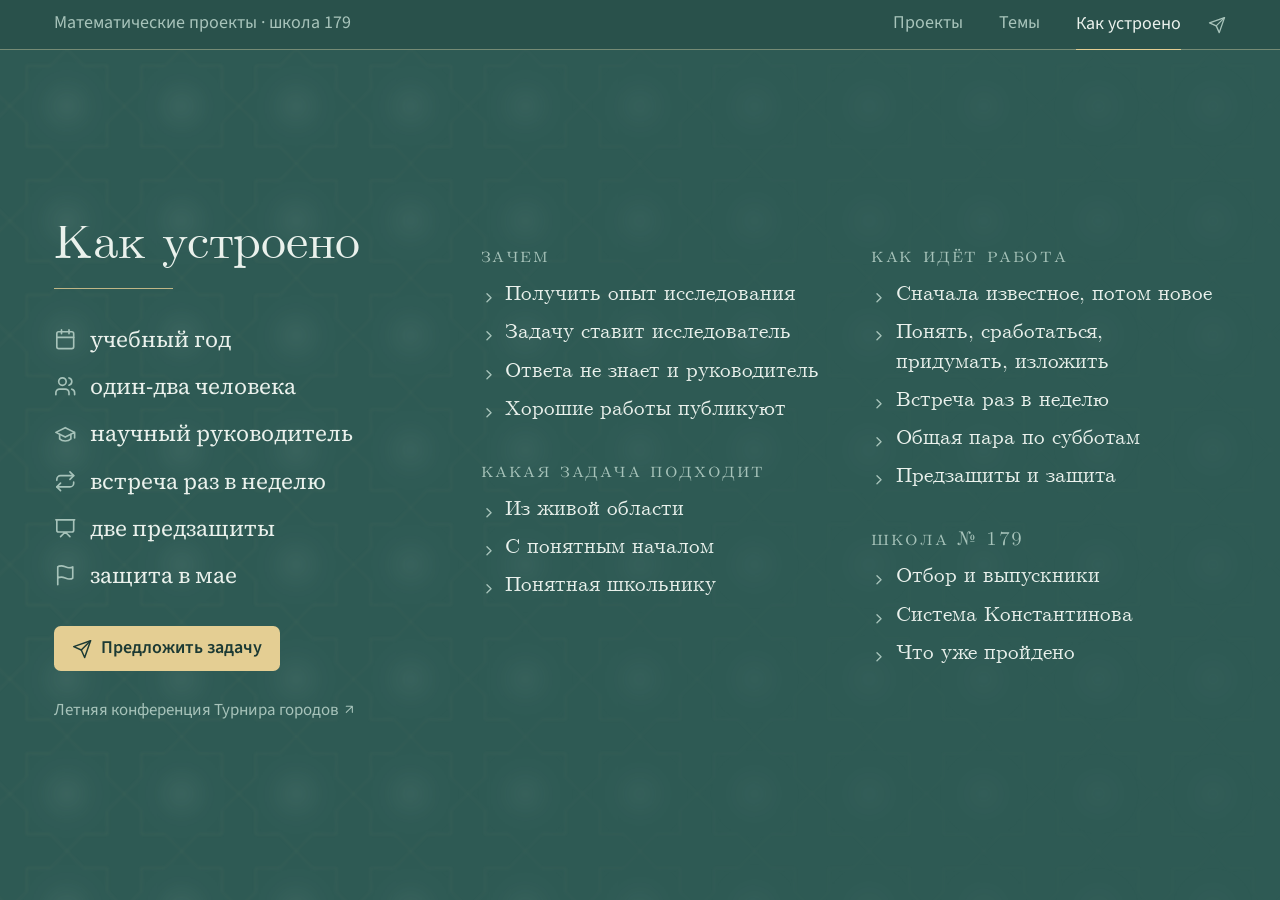
==== commit e3a258a5: "stranica: «Как устроено» — columns swapped and centred" ====
--- a/stranica/kak-ustroeno/index.html
+++ b/stranica/kak-ustroeno/index.html
@@ -336,7 +336,8 @@
 /* ── Round 23.10 «Как устроено»: the poster and both columns start on one line, the whole spread
    is centred in the window; the school sits apart under the third section; two small links below. */
 @media(min-width:900px){
-  body.str-ustr .razvorot{align-content:center;align-items:start}
+  /* owner 23.10: the two columns are shorter than the poster — centred against it */
+  body.str-ustr .razvorot{align-content:center;align-items:center}
   body.str-ustr .afisha,body.str-ustr .lenta{height:auto;padding-top:0;padding-bottom:0;justify-content:flex-start}
   /* opened folds scroll inside the feed, never past the window */
   body.str-ustr .lenta{overflow-y:auto;max-height:calc(100dvh - var(--h-polosa) - var(--o6))}
@@ -668,7 +669,8 @@
 
 
 @media(min-width:900px){
-  body.str-ustr .razvorot{align-content:center;align-items:start}
+  
+  body.str-ustr .razvorot{align-content:center;align-items:center}
   body.str-ustr .afisha,body.str-ustr .lenta{height:auto;padding-top:0;padding-bottom:0;justify-content:flex-start}
   
   body.str-ustr .lenta{overflow-y:auto;max-height:calc(100dvh - var(--h-polosa) - var(--o6))}
@@ -694,7 +696,7 @@
 </head>
 <body class="str-ustr vlezt">
 <header class="polosa"><a class="polosa-dom" href="../">Математические проекты · школа 179</a><a href="../proekty/">Проекты</a><a href="../temy/">Темы</a><a href="../kak-ustroeno/" aria-current="page">Как устроено</a><details class="polosa-tel"><summary>Как устроено</summary><nav><a href="../">Матпроекты 179</a><a href="../proekty/">Проекты</a><a href="../temy/">Темы</a><a href="../kak-ustroeno/" aria-current="page">Как устроено</a></nav></details><a class="polosa-kanal" href="https://t.me/math_proekt_179" target="_blank" rel="noopener" aria-label="Телеграм-канал" title="Телеграм-канал"><svg class="ik" viewBox="0 0 24 24" fill="none" stroke="currentColor" stroke-width="1.75" stroke-linecap="round" stroke-linejoin="round" aria-hidden="true"><path d="m22 2-7 20-4-9-9-4Z"/><path d="M22 2 11 13"/></svg></a></header>
-<main class="razvorot"><section class="afisha"><div class="podl"><h1 class="zag">Как устроено</h1><ul class="fakty"><li><svg class="ik" viewBox="0 0 24 24" fill="none" stroke="currentColor" stroke-width="1.75" stroke-linecap="round" stroke-linejoin="round" aria-hidden="true"><rect width="18" height="18" x="3" y="4" rx="2"/><path d="M16 2v4M8 2v4M3 10h18"/></svg><span>учебный год</span></li><li><svg class="ik" viewBox="0 0 24 24" fill="none" stroke="currentColor" stroke-width="1.75" stroke-linecap="round" stroke-linejoin="round" aria-hidden="true"><path d="M16 21v-2a4 4 0 0 0-4-4H6a4 4 0 0 0-4 4v2"/><circle cx="9" cy="7" r="4"/><path d="M22 21v-2a4 4 0 0 0-3-3.87M16 3.13a4 4 0 0 1 0 7.75"/></svg><span>один-два человека</span></li><li><svg class="ik" viewBox="0 0 24 24" fill="none" stroke="currentColor" stroke-width="1.75" stroke-linecap="round" stroke-linejoin="round" aria-hidden="true"><path d="M22 10v6M2 10l10-5 10 5-10 5z"/><path d="M6 12v5c3 3 9 3 12 0v-5"/></svg><span>научный руководитель</span></li><li><svg class="ik" viewBox="0 0 24 24" fill="none" stroke="currentColor" stroke-width="1.75" stroke-linecap="round" stroke-linejoin="round" aria-hidden="true"><path d="m17 2 4 4-4 4"/><path d="M3 11v-1a4 4 0 0 1 4-4h14"/><path d="m7 22-4-4 4-4"/><path d="M21 13v1a4 4 0 0 1-4 4H3"/></svg><span>встреча раз в неделю</span></li><li><svg class="ik" viewBox="0 0 24 24" fill="none" stroke="currentColor" stroke-width="1.75" stroke-linecap="round" stroke-linejoin="round" aria-hidden="true"><path d="M2 3h20M21 3v11a2 2 0 0 1-2 2H5a2 2 0 0 1-2-2V3M7 21l5-5 5 5"/></svg><span>две предзащиты</span></li><li><svg class="ik" viewBox="0 0 24 24" fill="none" stroke="currentColor" stroke-width="1.75" stroke-linecap="round" stroke-linejoin="round" aria-hidden="true"><path d="M4 15s1-1 4-1 5 2 8 2 4-1 4-1V3s-1 1-4 1-5-2-8-2-4 1-4 1zM4 22v-7"/></svg><span>защита в мае</span></li></ul><a class="kn-glav" href="https://t.me/d1_d57" target="_blank" rel="noopener"><svg class="ik" viewBox="0 0 24 24" fill="none" stroke="currentColor" stroke-width="1.75" stroke-linecap="round" stroke-linejoin="round" aria-hidden="true"><path d="m22 2-7 20-4-9-9-4Z"/><path d="M22 2 11 13"/></svg>Предложить задачу</a><p class="ssylki-niz"><a href="https://turgor.ru/lktg/" target="_blank" rel="noopener">Летняя конференция Турнира городов&nbsp;<svg class="ik" viewBox="0 0 24 24" fill="none" stroke="currentColor" stroke-width="1.75" stroke-linecap="round" stroke-linejoin="round" aria-hidden="true"><path d="M7 7h10v10M7 17 17 7"/></svg></a></p></div></section><section class="lenta"><div class="lenta-telo podl"><div class="kolonki"><div><section class="razdel"><h2 class="razdel-zag">Зачем</h2><details class="raskr"><summary><span class="nazv">Получить опыт исследования</span></summary><div class="tekst"><p>Получится ли результат, заранее не знает никто: так устроена настоящая наука. Зато школьник целый год работает рядом с математиком</p></div></details><details class="raskr"><summary><span class="nazv">Задачу ставит исследователь</span></summary><div class="tekst"><p>Это математик, преподаватель, аспирант или студент, который сам занимается наукой. Он приносит из своей области вопрос, посильный школьнику за год, часто часть собственной работы</p></div></details><details class="raskr"><summary><span class="nazv">Ответа не знает и руководитель</span></summary><div class="tekst"><p>Он обсуждает с группой следующий шаг и задаёт вопросы, но не подсказывает</p></div></details><details class="raskr"><summary><span class="nazv">Хорошие работы публикуют</span></summary><div class="tekst"><p>Владимир Хацкевич под руководством Алексея Канель-Белова разобрал задачу о соединении вершин выпуклого многоугольника. Статья вышла в «Математическом просвещении»</p></div><div class="mal-ryad"><a class="mal" href="../hackevich-mp37.pdf" target="_blank" rel="noopener"><svg class="ik" viewBox="0 0 24 24" fill="none" stroke="currentColor" stroke-width="1.75" stroke-linecap="round" stroke-linejoin="round" aria-hidden="true"><path d="M15 2H6a2 2 0 0 0-2 2v16a2 2 0 0 0 2 2h12a2 2 0 0 0 2-2V7Z"/><path d="M14 2v4a2 2 0 0 0 2 2h4M10 9H8M16 13H8M16 17H8"/></svg><span>статья</span></a></div></details></section><section class="razdel"><h2 class="razdel-zag">Как идёт работа</h2><details class="raskr"><summary><span class="nazv">Сначала известное, потом новое</span></summary><div class="tekst"><p>Группа читает литературу, разбирает примеры, решает упражнения. Потом берётся за новые вопросы и ищет свой результат. Весной записывает сделанное и готовит доклад</p></div></details><details class="raskr"><summary><span class="nazv">Понять, сработаться, придумать, изложить</span></summary><div class="tekst"><p>Важно всё: разобраться в известном, сработаться в группе, придумать новое и изложить сделанное в тексте и на защите</p></div></details><details class="raskr"><summary><span class="nazv">Встреча раз в неделю</span></summary><div class="tekst"><p>С руководителем или его аспирантом, очно или по видеосвязи, когда удобно. Важно лишь встречаться регулярно</p></div></details><details class="raskr"><summary><span class="nazv">Общая пара по субботам</span></summary><div class="tekst"><p>В школьном расписании стоит одна пара в неделю. На ней школьники всех проектов рассказывают, как продвинулись</p></div></details><details class="raskr"><summary><span class="nazv">Предзащиты и защита</span></summary><div class="tekst"><p>На защите группа делает доклад, из которого видно, что сделал каждый. Текст формально не обязателен, но без него математическая работа не обходится. Предзащиты проходят в декабре и марте: доклад короче, текста ещё нет</p></div></details></section></div><div><section class="razdel"><h2 class="razdel-zag">Какая задача подходит</h2><details class="raskr"><summary><span class="nazv">Из живой области</span></summary><div class="tekst"><p>Задача взята из настоящей математики, а не придумана для учёбы. Область не обязана быть модной: важно, что в ней есть открытые вопросы и люди, которые ими заняты</p></div></details><details class="raskr"><summary><span class="nazv">С понятным началом</span></summary><div class="tekst"><p>Первые шаги видны заранее: что прочитать, какие примеры разобрать, какие частные случаи посчитать. К зиме должен появиться первый результат. Что будет дальше, не знает никто</p></div></details><details class="raskr"><summary><span class="nazv">Понятная школьнику</span></summary><div class="tekst"><p>Ясно, что изучается и зачем. Чему-то по дороге придётся научиться, и это хорошо, но пересказывать университетский курс не нужно</p></div></details></section><section class="razdel"><h2 class="razdel-zag">Школа № 179</h2><details class="raskr"><summary><span class="nazv">Отбор и выпускники</span></summary><div class="tekst"><p>В школу принимают по конкурсу, среди учеников немало победителей олимпиад. Выпускники поступают на сильные математические факультеты, и из каждого выпуска кто-то остаётся в науке</p></div><div class="mal-ryad"><a class="mal" href="https://ru.wikipedia.org/wiki/Школа_№_179_(Москва)" target="_blank" rel="noopener"><svg class="ik" viewBox="0 0 24 24" fill="none" stroke="currentColor" stroke-width="1.75" stroke-linecap="round" stroke-linejoin="round" aria-hidden="true"><path d="M7 7h10v10M7 17 17 7"/></svg><span>школа № 179</span></a></div></details><details class="raskr"><summary><span class="nazv">Система Константинова</span></summary><div class="tekst"><p>Школьник получает листок с задачами и сдаёт их устно, по одной, разбирая с преподавателем каждый шаг. Так он проходит начала высшей математики. Проект продолжает этот уклад: год работы над одной своей задачей</p></div><div class="mal-ryad"><a class="mal" href="https://ru.wikipedia.org/wiki/Константинов,_Николай_Николаевич_(математик)" target="_blank" rel="noopener"><svg class="ik" viewBox="0 0 24 24" fill="none" stroke="currentColor" stroke-width="1.75" stroke-linecap="round" stroke-linejoin="round" aria-hidden="true"><path d="M7 7h10v10M7 17 17 7"/></svg><span>Николай Константинов</span></a></div></details><details class="raskr"><summary><span class="nazv">Что уже пройдено</span></summary><dl class="razobrano"><dt>Анализ</dt><dd>пределы и непрерывность · производная и интеграл · начала топологии и дифференциальной геометрии · комплексный анализ</dd><dt>Дискретная математика</dt><dd>теория множеств · перечислительная комбинаторика · графы · дискретная вероятность · производящие функции · теория игр</dd><dt>Алгебра</dt><dd>арифметика и теория чисел · поля и многочлены · линейная алгебра · комплексные числа · вещественные числа · симметрии и преобразования</dd></dl></details></section></div></div></div></section></main>
+<main class="razvorot"><section class="afisha"><div class="podl"><h1 class="zag">Как устроено</h1><ul class="fakty"><li><svg class="ik" viewBox="0 0 24 24" fill="none" stroke="currentColor" stroke-width="1.75" stroke-linecap="round" stroke-linejoin="round" aria-hidden="true"><rect width="18" height="18" x="3" y="4" rx="2"/><path d="M16 2v4M8 2v4M3 10h18"/></svg><span>учебный год</span></li><li><svg class="ik" viewBox="0 0 24 24" fill="none" stroke="currentColor" stroke-width="1.75" stroke-linecap="round" stroke-linejoin="round" aria-hidden="true"><path d="M16 21v-2a4 4 0 0 0-4-4H6a4 4 0 0 0-4 4v2"/><circle cx="9" cy="7" r="4"/><path d="M22 21v-2a4 4 0 0 0-3-3.87M16 3.13a4 4 0 0 1 0 7.75"/></svg><span>один-два человека</span></li><li><svg class="ik" viewBox="0 0 24 24" fill="none" stroke="currentColor" stroke-width="1.75" stroke-linecap="round" stroke-linejoin="round" aria-hidden="true"><path d="M22 10v6M2 10l10-5 10 5-10 5z"/><path d="M6 12v5c3 3 9 3 12 0v-5"/></svg><span>научный руководитель</span></li><li><svg class="ik" viewBox="0 0 24 24" fill="none" stroke="currentColor" stroke-width="1.75" stroke-linecap="round" stroke-linejoin="round" aria-hidden="true"><path d="m17 2 4 4-4 4"/><path d="M3 11v-1a4 4 0 0 1 4-4h14"/><path d="m7 22-4-4 4-4"/><path d="M21 13v1a4 4 0 0 1-4 4H3"/></svg><span>встреча раз в неделю</span></li><li><svg class="ik" viewBox="0 0 24 24" fill="none" stroke="currentColor" stroke-width="1.75" stroke-linecap="round" stroke-linejoin="round" aria-hidden="true"><path d="M2 3h20M21 3v11a2 2 0 0 1-2 2H5a2 2 0 0 1-2-2V3M7 21l5-5 5 5"/></svg><span>две предзащиты</span></li><li><svg class="ik" viewBox="0 0 24 24" fill="none" stroke="currentColor" stroke-width="1.75" stroke-linecap="round" stroke-linejoin="round" aria-hidden="true"><path d="M4 15s1-1 4-1 5 2 8 2 4-1 4-1V3s-1 1-4 1-5-2-8-2-4 1-4 1zM4 22v-7"/></svg><span>защита в мае</span></li></ul><a class="kn-glav" href="https://t.me/d1_d57" target="_blank" rel="noopener"><svg class="ik" viewBox="0 0 24 24" fill="none" stroke="currentColor" stroke-width="1.75" stroke-linecap="round" stroke-linejoin="round" aria-hidden="true"><path d="m22 2-7 20-4-9-9-4Z"/><path d="M22 2 11 13"/></svg>Предложить задачу</a><p class="ssylki-niz"><a href="https://turgor.ru/lktg/" target="_blank" rel="noopener">Летняя конференция Турнира городов&nbsp;<svg class="ik" viewBox="0 0 24 24" fill="none" stroke="currentColor" stroke-width="1.75" stroke-linecap="round" stroke-linejoin="round" aria-hidden="true"><path d="M7 7h10v10M7 17 17 7"/></svg></a></p></div></section><section class="lenta"><div class="lenta-telo podl"><div class="kolonki"><div><section class="razdel"><h2 class="razdel-zag">Зачем</h2><details class="raskr"><summary><span class="nazv">Получить опыт исследования</span></summary><div class="tekst"><p>Получится ли результат, заранее не знает никто: так устроена настоящая наука. Зато школьник целый год работает рядом с математиком</p></div></details><details class="raskr"><summary><span class="nazv">Задачу ставит исследователь</span></summary><div class="tekst"><p>Это математик, преподаватель, аспирант или студент, который сам занимается наукой. Он приносит из своей области вопрос, посильный школьнику за год, часто часть собственной работы</p></div></details><details class="raskr"><summary><span class="nazv">Ответа не знает и руководитель</span></summary><div class="tekst"><p>Он обсуждает с группой следующий шаг и задаёт вопросы, но не подсказывает</p></div></details><details class="raskr"><summary><span class="nazv">Хорошие работы публикуют</span></summary><div class="tekst"><p>Владимир Хацкевич под руководством Алексея Канель-Белова разобрал задачу о соединении вершин выпуклого многоугольника. Статья вышла в «Математическом просвещении»</p></div><div class="mal-ryad"><a class="mal" href="../hackevich-mp37.pdf" target="_blank" rel="noopener"><svg class="ik" viewBox="0 0 24 24" fill="none" stroke="currentColor" stroke-width="1.75" stroke-linecap="round" stroke-linejoin="round" aria-hidden="true"><path d="M15 2H6a2 2 0 0 0-2 2v16a2 2 0 0 0 2 2h12a2 2 0 0 0 2-2V7Z"/><path d="M14 2v4a2 2 0 0 0 2 2h4M10 9H8M16 13H8M16 17H8"/></svg><span>статья</span></a></div></details></section><section class="razdel"><h2 class="razdel-zag">Какая задача подходит</h2><details class="raskr"><summary><span class="nazv">Из живой области</span></summary><div class="tekst"><p>Задача взята из настоящей математики, а не придумана для учёбы. Область не обязана быть модной: важно, что в ней есть открытые вопросы и люди, которые ими заняты</p></div></details><details class="raskr"><summary><span class="nazv">С понятным началом</span></summary><div class="tekst"><p>Первые шаги видны заранее: что прочитать, какие примеры разобрать, какие частные случаи посчитать. К зиме должен появиться первый результат. Что будет дальше, не знает никто</p></div></details><details class="raskr"><summary><span class="nazv">Понятная школьнику</span></summary><div class="tekst"><p>Ясно, что изучается и зачем. Чему-то по дороге придётся научиться, и это хорошо, но пересказывать университетский курс не нужно</p></div></details></section></div><div><section class="razdel"><h2 class="razdel-zag">Как идёт работа</h2><details class="raskr"><summary><span class="nazv">Сначала известное, потом новое</span></summary><div class="tekst"><p>Группа читает литературу, разбирает примеры, решает упражнения. Потом берётся за новые вопросы и ищет свой результат. Весной записывает сделанное и готовит доклад</p></div></details><details class="raskr"><summary><span class="nazv">Понять, сработаться, придумать, изложить</span></summary><div class="tekst"><p>Важно всё: разобраться в известном, сработаться в группе, придумать новое и изложить сделанное в тексте и на защите</p></div></details><details class="raskr"><summary><span class="nazv">Встреча раз в неделю</span></summary><div class="tekst"><p>С руководителем или его аспирантом, очно или по видеосвязи, когда удобно. Важно лишь встречаться регулярно</p></div></details><details class="raskr"><summary><span class="nazv">Общая пара по субботам</span></summary><div class="tekst"><p>В школьном расписании стоит одна пара в неделю. На ней школьники всех проектов рассказывают, как продвинулись</p></div></details><details class="raskr"><summary><span class="nazv">Предзащиты и защита</span></summary><div class="tekst"><p>На защите группа делает доклад, из которого видно, что сделал каждый. Текст формально не обязателен, но без него математическая работа не обходится. Предзащиты проходят в декабре и марте: доклад короче, текста ещё нет</p></div></details></section><section class="razdel"><h2 class="razdel-zag">Школа № 179</h2><details class="raskr"><summary><span class="nazv">Отбор и выпускники</span></summary><div class="tekst"><p>В школу принимают по конкурсу, среди учеников немало победителей олимпиад. Выпускники поступают на сильные математические факультеты, и из каждого выпуска кто-то остаётся в науке</p></div><div class="mal-ryad"><a class="mal" href="https://ru.wikipedia.org/wiki/Школа_№_179_(Москва)" target="_blank" rel="noopener"><svg class="ik" viewBox="0 0 24 24" fill="none" stroke="currentColor" stroke-width="1.75" stroke-linecap="round" stroke-linejoin="round" aria-hidden="true"><path d="M7 7h10v10M7 17 17 7"/></svg><span>школа № 179</span></a></div></details><details class="raskr"><summary><span class="nazv">Система Константинова</span></summary><div class="tekst"><p>Школьник получает листок с задачами и сдаёт их устно, по одной, разбирая с преподавателем каждый шаг. Так он проходит начала высшей математики. Проект продолжает этот уклад: год работы над одной своей задачей</p></div><div class="mal-ryad"><a class="mal" href="https://ru.wikipedia.org/wiki/Константинов,_Николай_Николаевич_(математик)" target="_blank" rel="noopener"><svg class="ik" viewBox="0 0 24 24" fill="none" stroke="currentColor" stroke-width="1.75" stroke-linecap="round" stroke-linejoin="round" aria-hidden="true"><path d="M7 7h10v10M7 17 17 7"/></svg><span>Николай Константинов</span></a></div></details><details class="raskr"><summary><span class="nazv">Что уже пройдено</span></summary><dl class="razobrano"><dt>Анализ</dt><dd>пределы и непрерывность · производная и интеграл · начала топологии и дифференциальной геометрии · комплексный анализ</dd><dt>Дискретная математика</dt><dd>теория множеств · перечислительная комбинаторика · графы · дискретная вероятность · производящие функции · теория игр</dd><dt>Алгебра</dt><dd>арифметика и теория чисел · поля и многочлены · линейная алгебра · комплексные числа · вещественные числа · симметрии и преобразования</dd></dl></details></section></div></div></div></section></main>
 <script>
 (function(){
   if(!document.body.classList.contains('vlezt'))return;
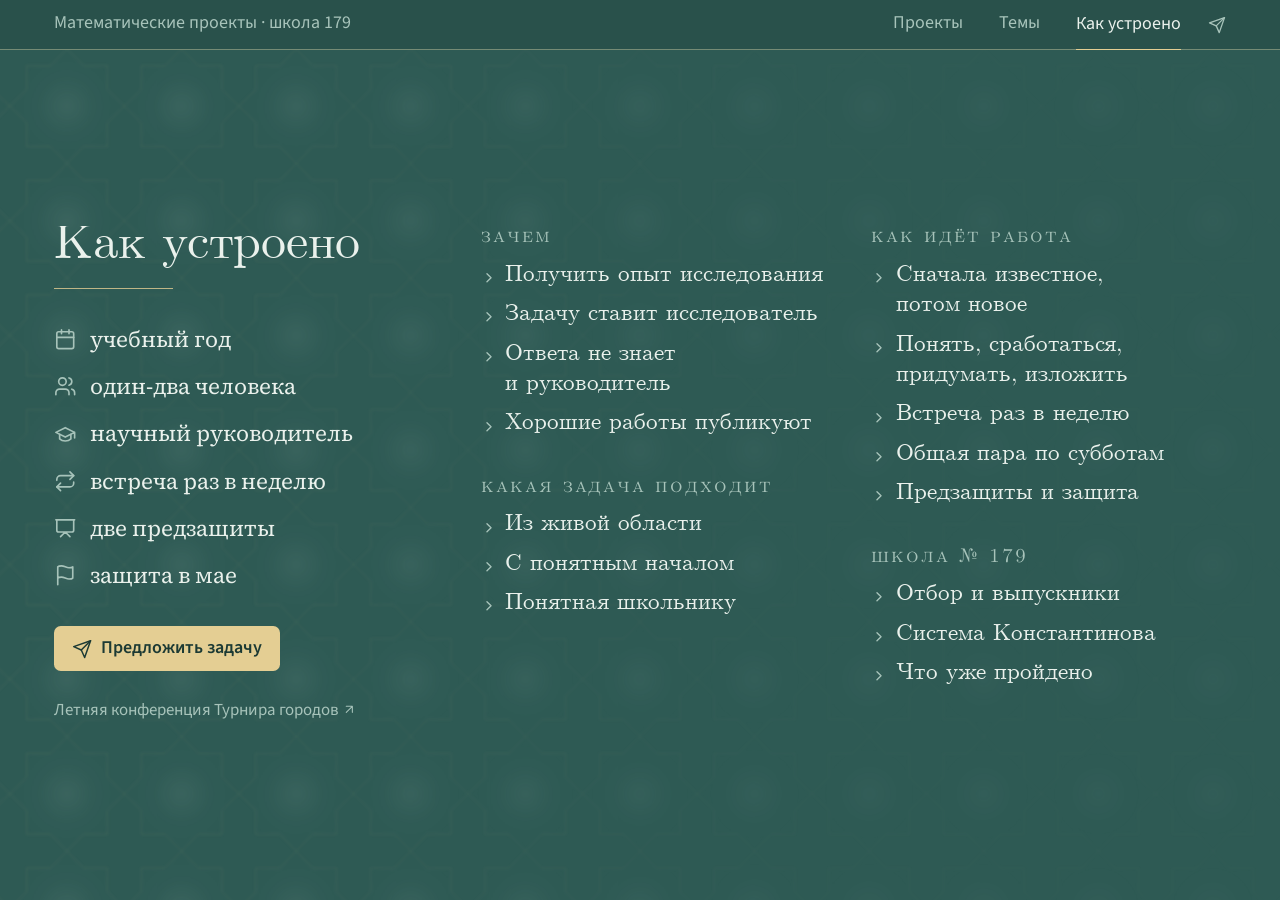
==== commit ae770d22: "stranica: one type scale" ====
--- a/stranica/kak-ustroeno/index.html
+++ b/stranica/kak-ustroeno/index.html
@@ -359,6 +359,25 @@
 .ssylki-niz a{color:var(--muted)}
 .ssylki-niz a:hover{color:var(--accent)}
 
+/* ═══ TYPE SCALE — the whole site (final audit 23.10). Four families, each with a fixed set:
+   CMU Serif   — poster (cover title) · 44 page title · 24 title of a topic/project · 20 thesis
+   CM Kapitel  — one size 1.1rem, spacing .1em: cover subtitle and section heads
+   Source Serif 4 — 18 text and people · 20 poster facts; 600 only for a leader's name
+   Source Sans 3  — 16 interface · 15 service (tags, small links); 600 only for the one button
+   Phone: 22 titles, 20 theses; everything else as above. Rules below win over earlier ones. */
+.titul-zag,.zag{letter-spacing:-.005em}
+.titul-pod,.razdel-zag,.pod,.podzag{font-size:1.1rem;letter-spacing:.1em}
+details.raskr>summary,.proekt>details.raskr>summary{font-size:24px;line-height:30px}
+@media(min-width:900px){.proekt>details.raskr>summary{font-size:24px;line-height:30px}}
+.razdel details.raskr>summary,body.str-ustr .razdel details.raskr>summary{font-size:20px;line-height:27px}
+.lyudi{font-size:18px;line-height:26px}
+.razobrano dt{font-weight:400}
+@media(max-width:760px){
+  details.raskr>summary,.proekt>details.raskr>summary{font-size:22px;line-height:28px}
+  .razdel details.raskr>summary{font-size:20px;line-height:27px}
+  .titul-pod{font-size:1rem;letter-spacing:.1em}
+}
+
 </style><style data-masshtab>@media (min-width:1200px){:root{--m:1.125}@media (min-width:1440px){:root{--m:1.25}}@media (min-width:1680px){:root{--m:1.375}}@media (min-width:1920px){:root{--m:1.5}}@media (min-width:2560px){:root{--m:1.75}}html{font-size:calc(100% * var(--m))}
 
 
@@ -691,6 +710,20 @@
 .afisha .ssylki-niz{margin-top:var(--o5);font-size:calc(15px * var(--m))}
 .ssylki-niz a{color:var(--muted)}
 .ssylki-niz a:hover{color:var(--accent)}
+
+
+.titul-zag,.zag{letter-spacing:-.005em}
+.titul-pod,.razdel-zag,.pod,.podzag{font-size:1.1rem;letter-spacing:.1em}
+details.raskr>summary,.proekt>details.raskr>summary{font-size:calc(24px * var(--m));line-height:calc(30px * var(--m))}
+@media(min-width:900px){.proekt>details.raskr>summary{font-size:calc(24px * var(--m));line-height:calc(30px * var(--m))}}
+.razdel details.raskr>summary,body.str-ustr .razdel details.raskr>summary{font-size:calc(20px * var(--m));line-height:calc(27px * var(--m))}
+.lyudi{font-size:calc(18px * var(--m));line-height:calc(26px * var(--m))}
+.razobrano dt{font-weight:400}
+@media(max-width:760px){
+  details.raskr>summary,.proekt>details.raskr>summary{font-size:calc(22px * var(--m));line-height:calc(28px * var(--m))}
+  .razdel details.raskr>summary{font-size:calc(20px * var(--m));line-height:calc(27px * var(--m))}
+  .titul-pod{font-size:1rem;letter-spacing:.1em}
+}
 
 }</style>
 </head>
